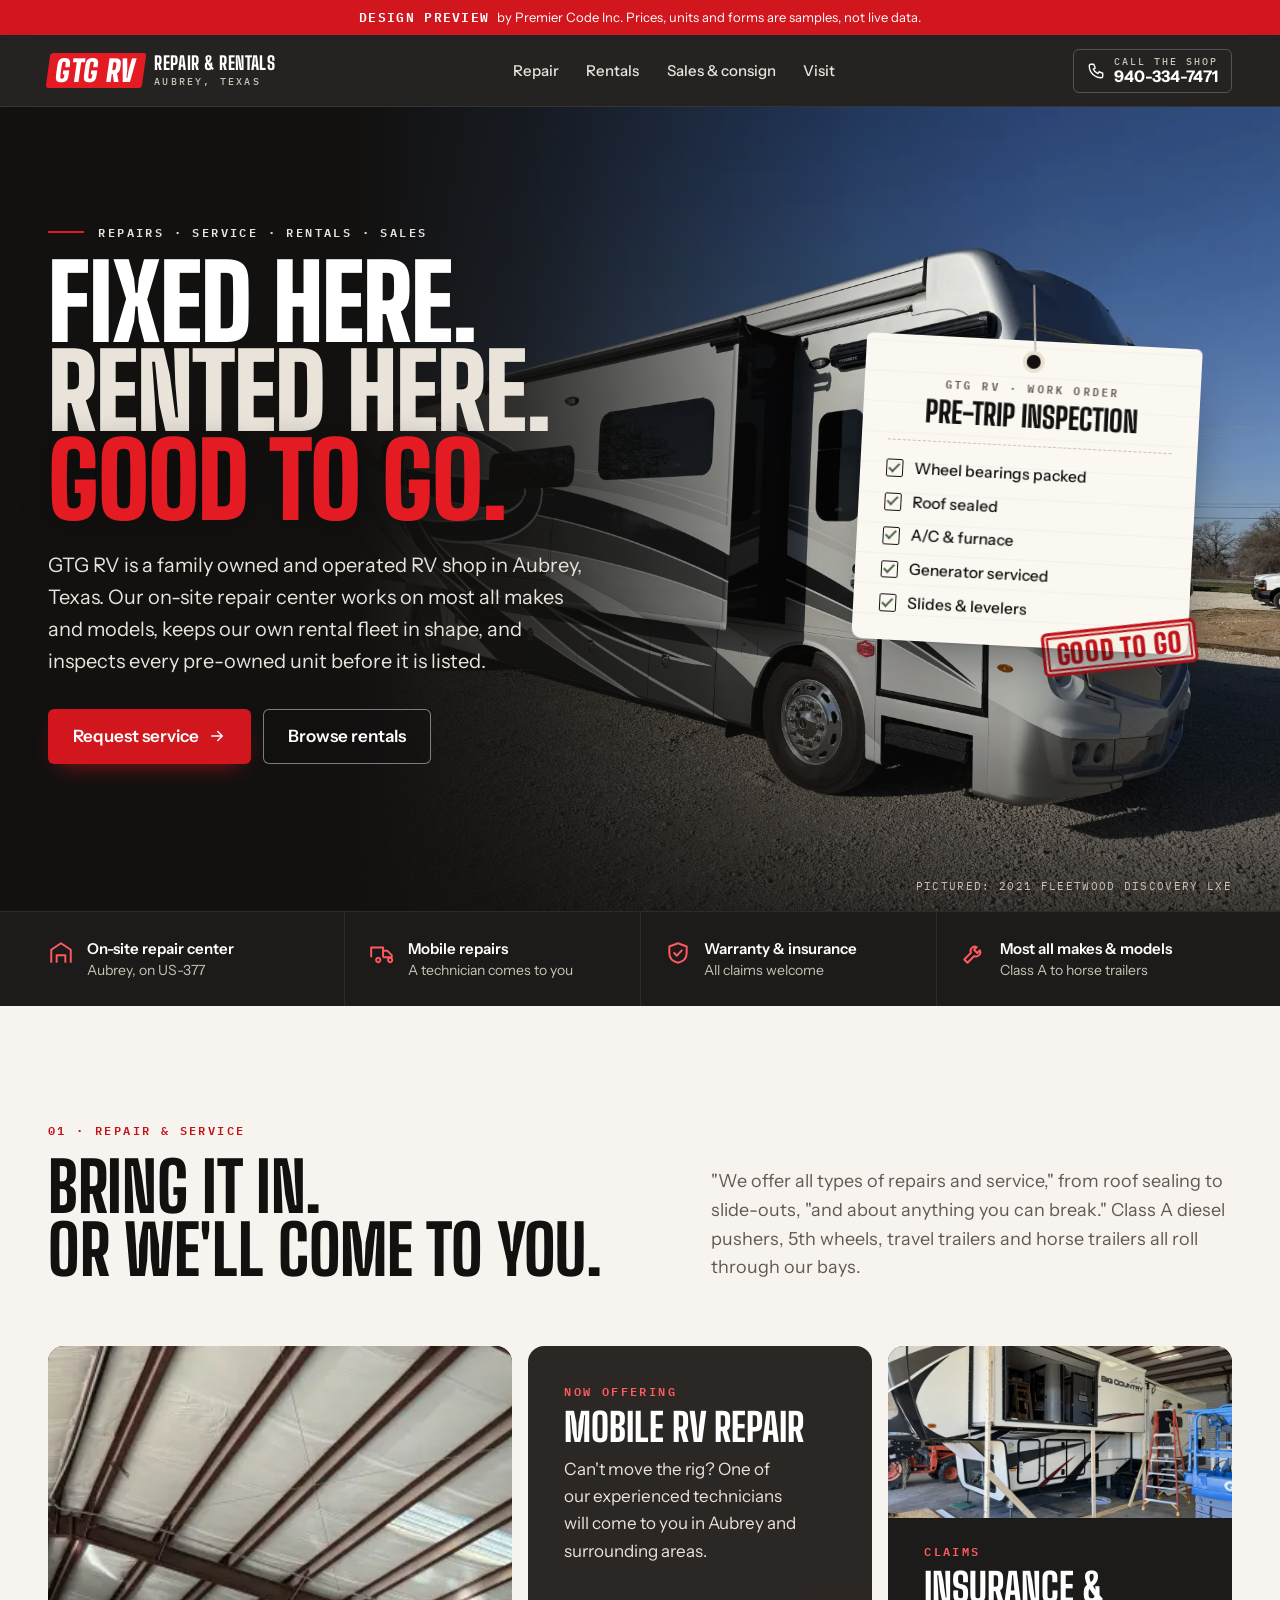
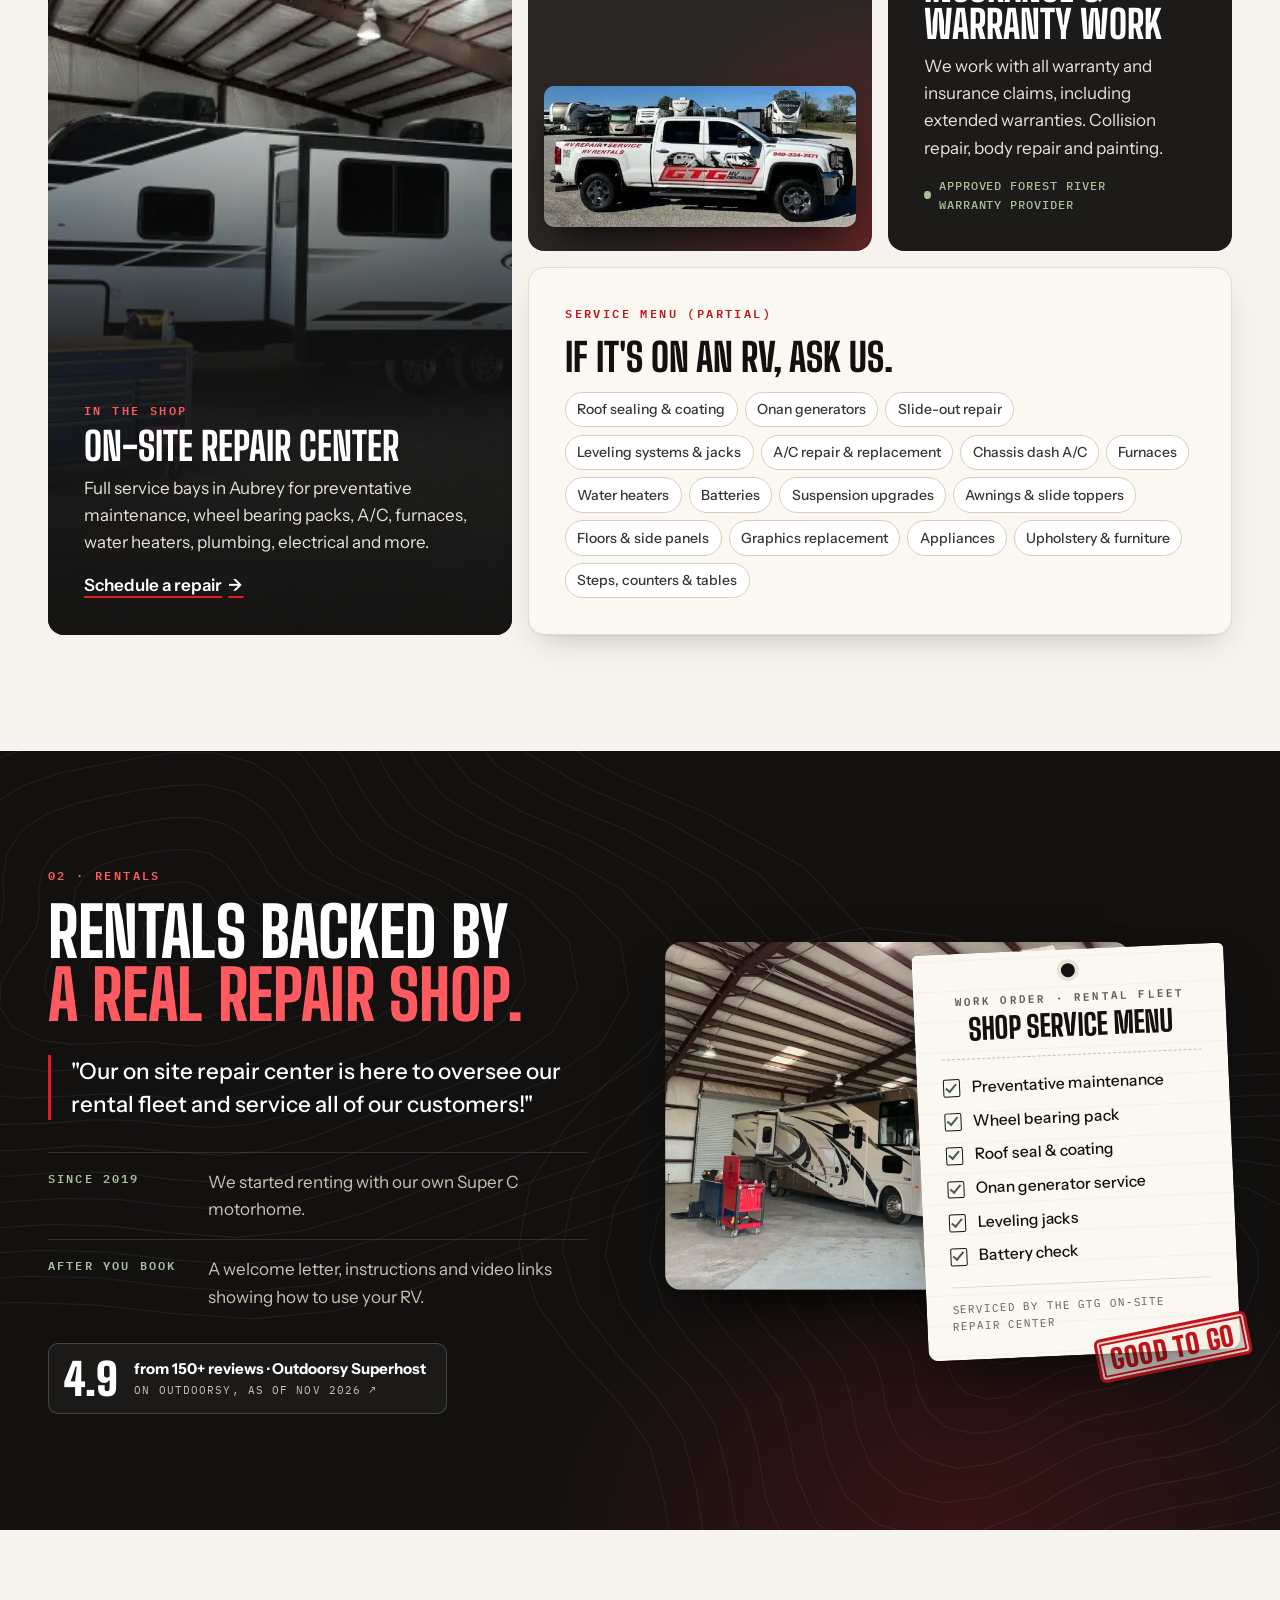
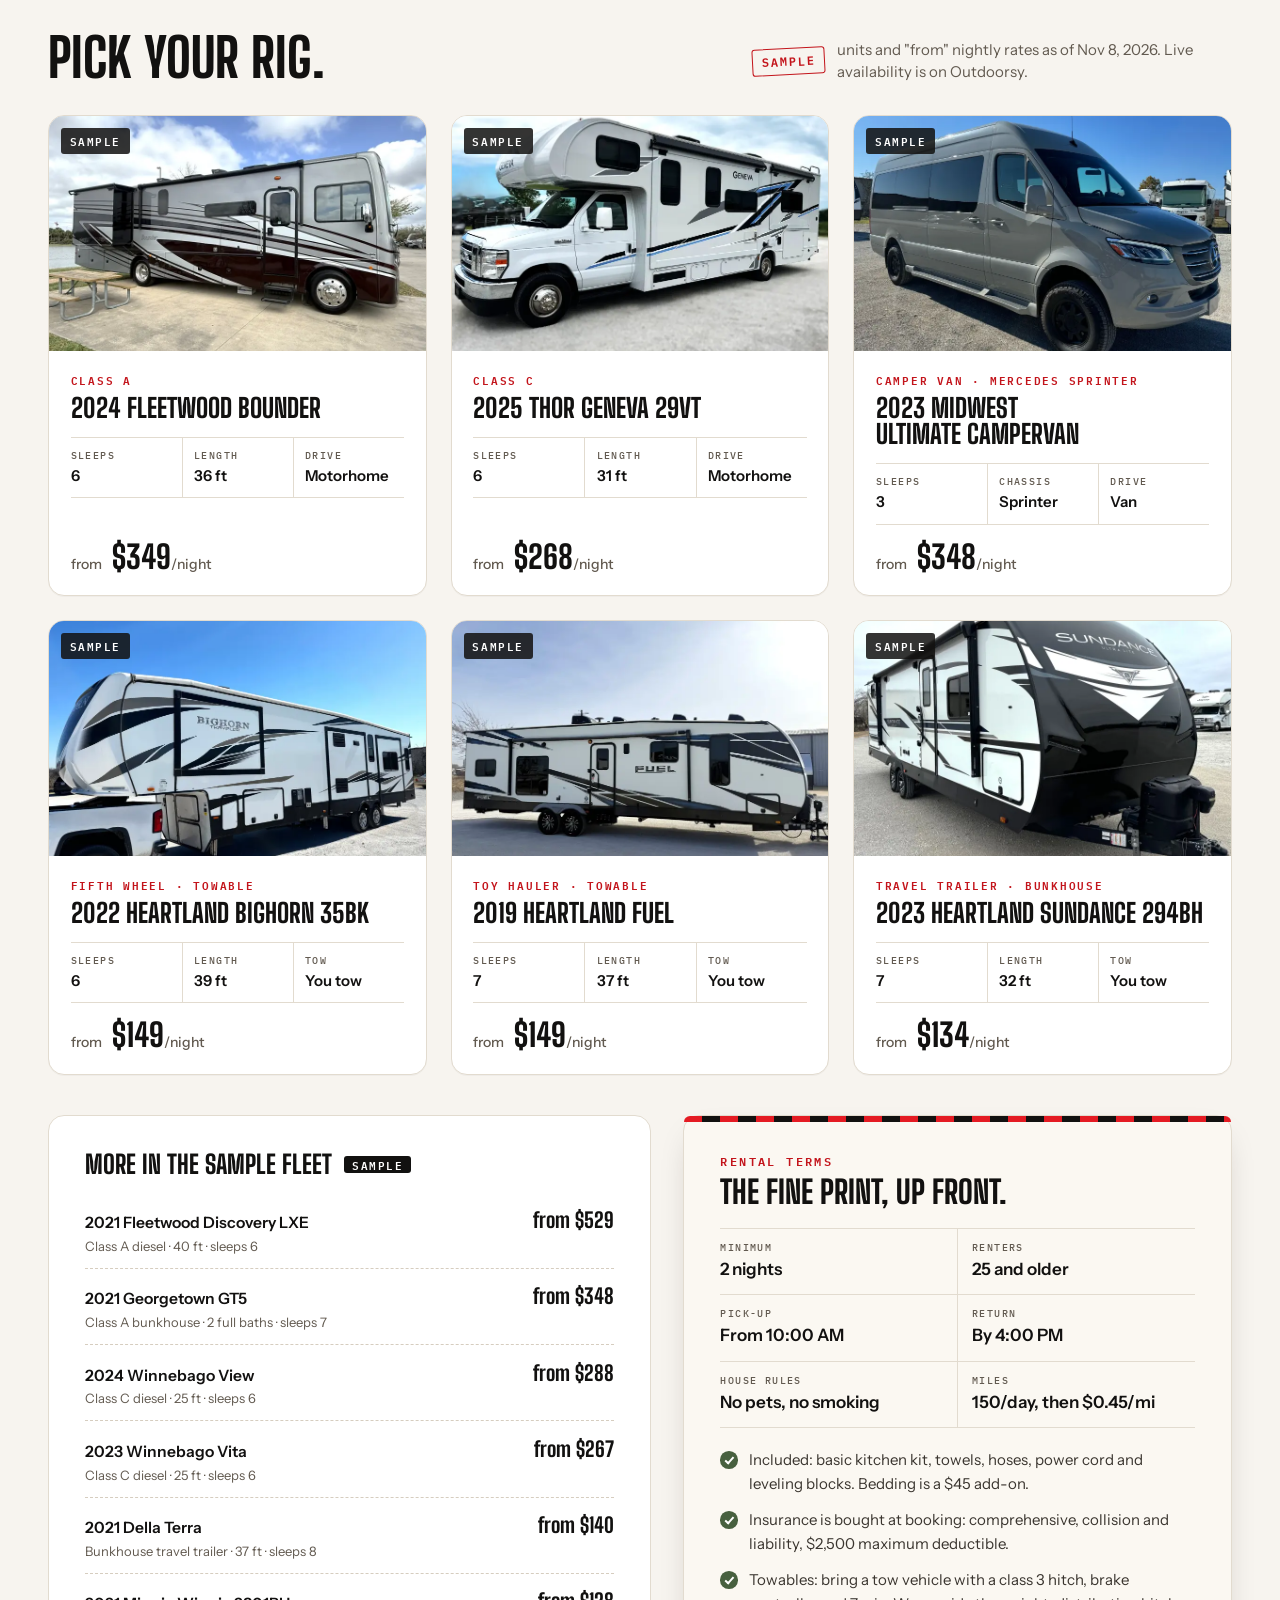
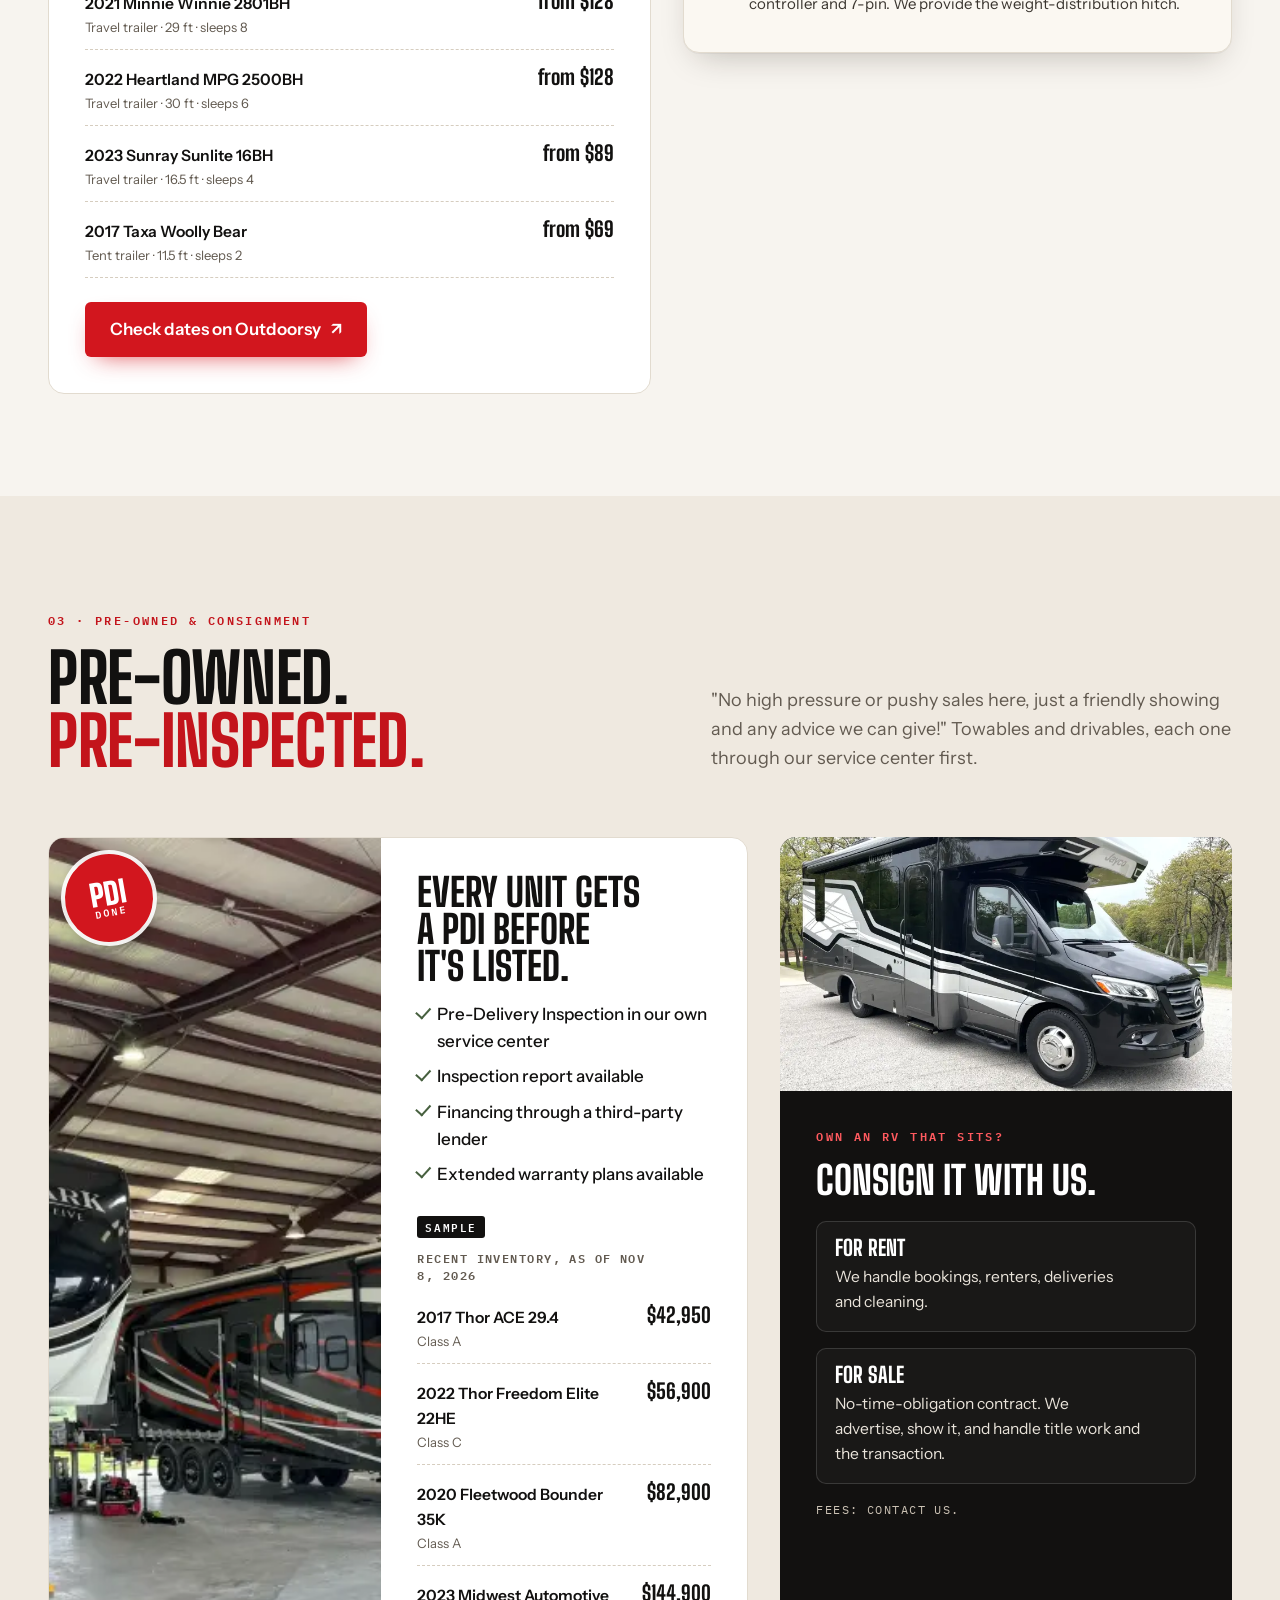
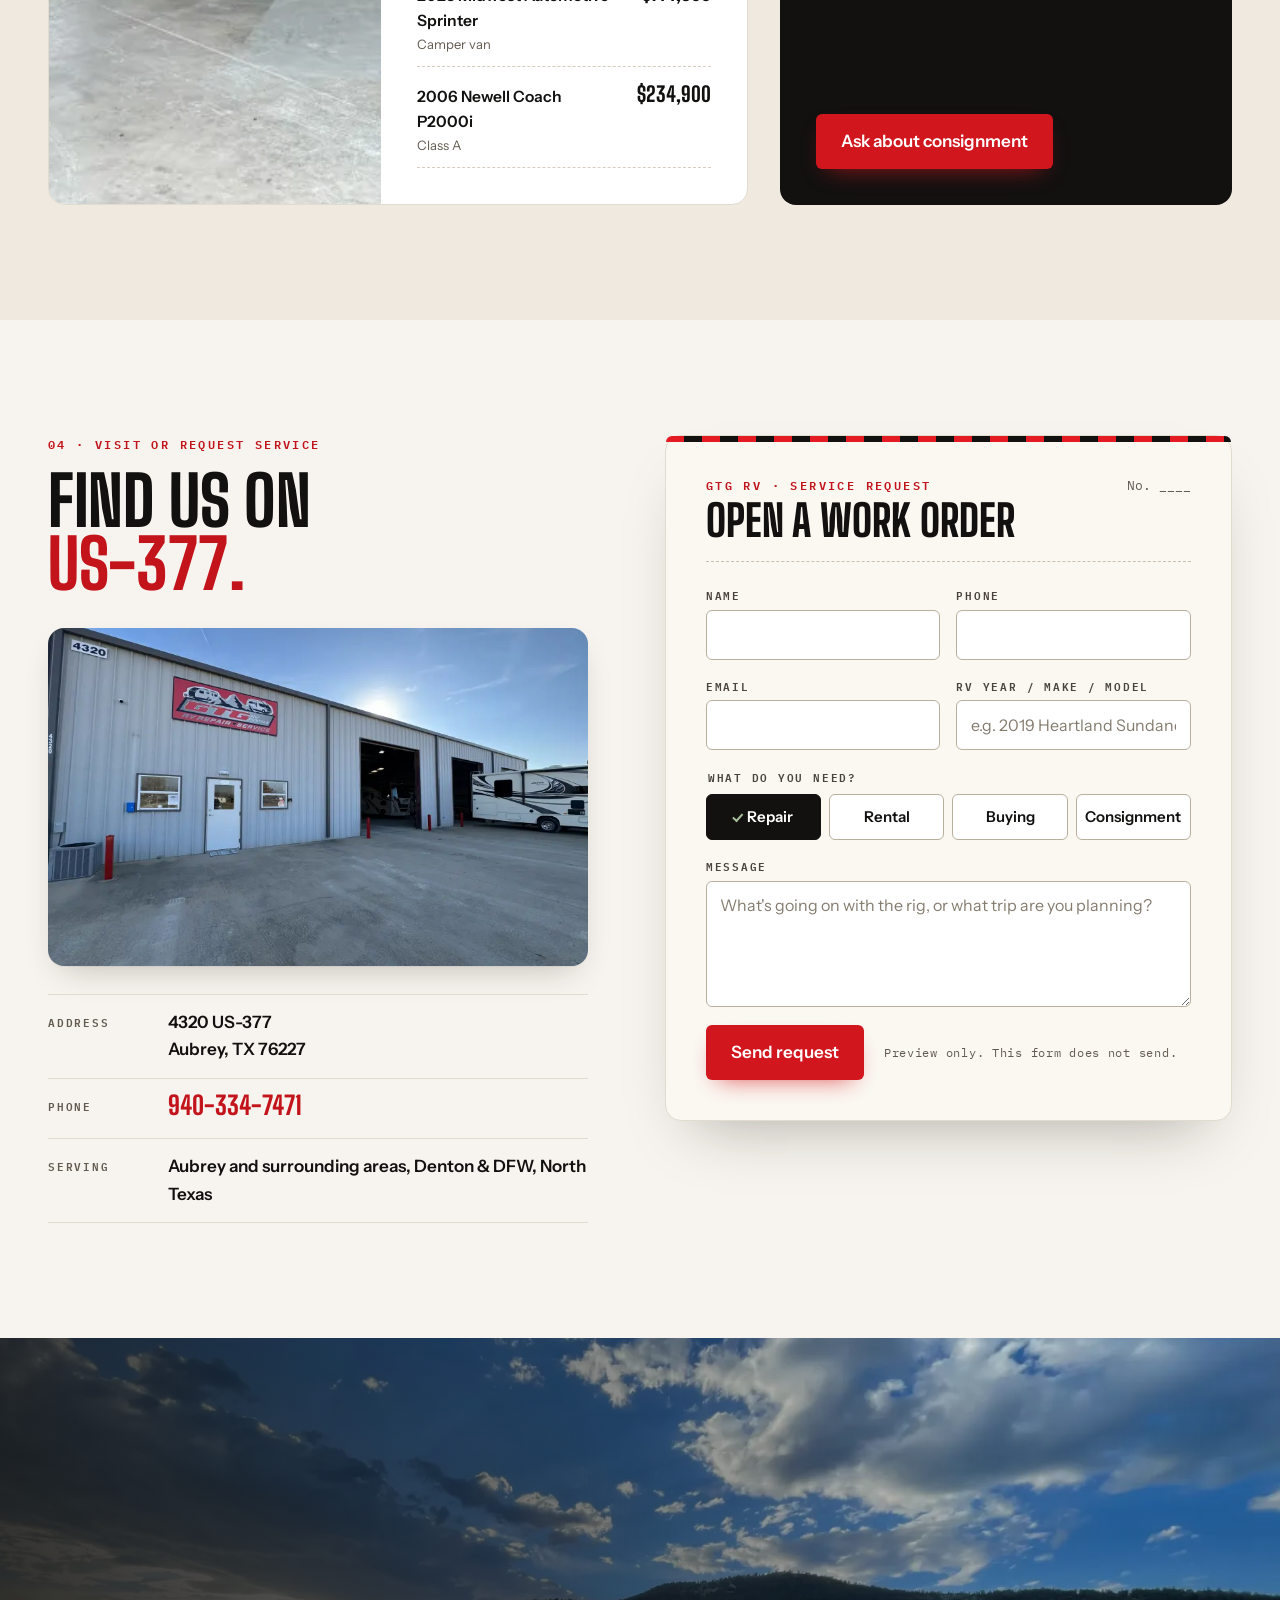
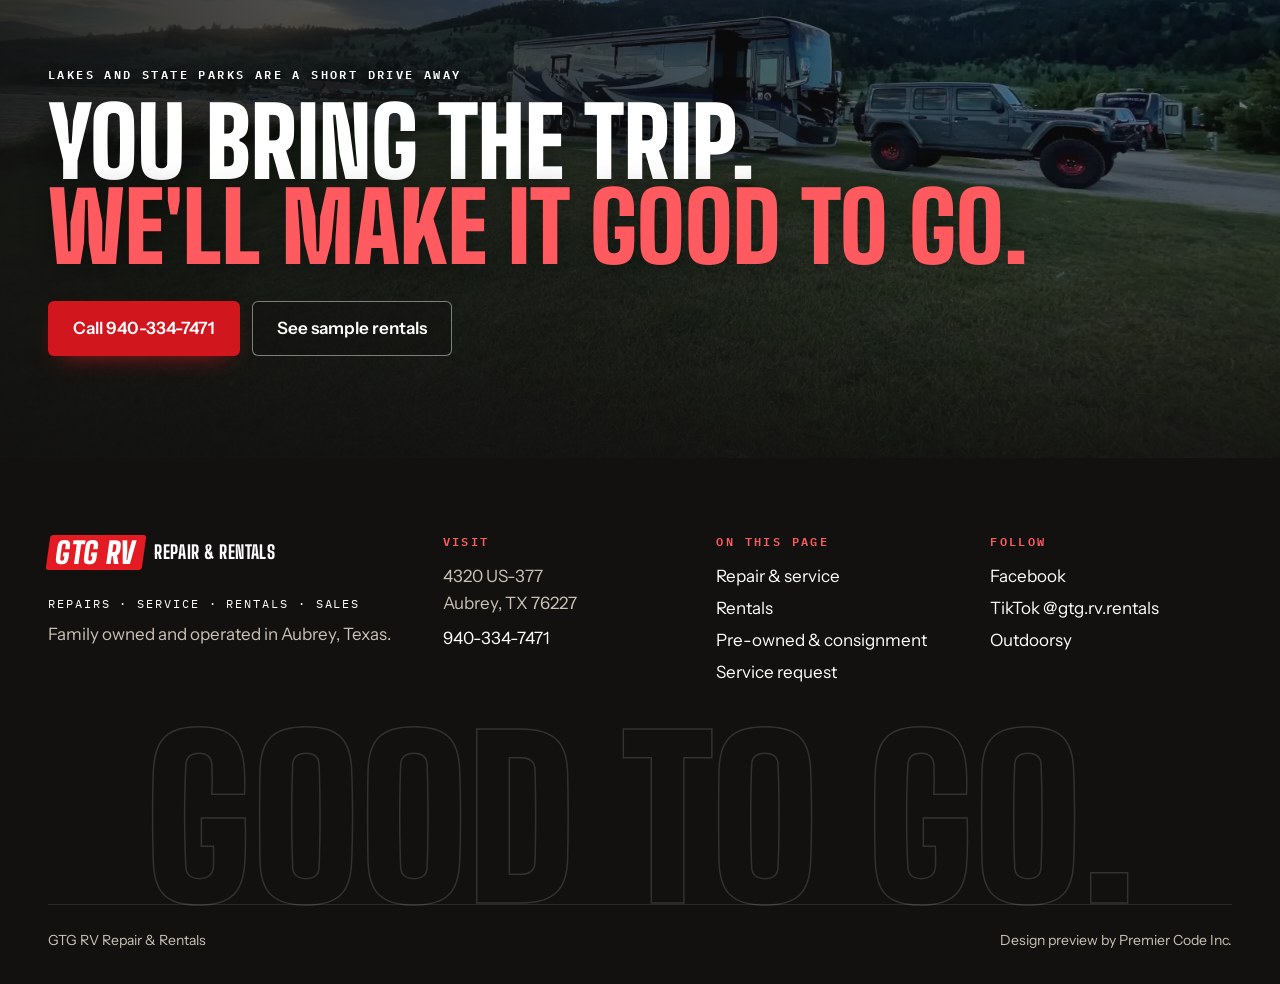
==== option-a/index.html @ 1fd8875a "Add three homepage design options and the noindex root redirect - Add Option A: shop-floor confidenc" ====
<!doctype html>
<!--
  PITCH NOTE (Option A, "Shop-floor confidence"): the look you already liked, tightened up. A working RV shop
  that fixes, rents and sells RVs, told through a paper work-order tag stamped GOOD TO GO.
  Look first at the hero headline and the inspection tag, then the dark "rentals backed by a real repair shop" band.
-->
<html lang="en">
<head>
  <meta charset="utf-8">
  <meta name="viewport" content="width=device-width, initial-scale=1">
  <meta name="robots" content="noindex, nofollow">
  <title>GTG RV Repair &amp; Rentals | RV Repair, Rentals and Sales in Aubrey, TX</title>
  <meta name="description" content="Family owned RV repair, mobile repair, RV rentals, pre-owned sales and consignment at 4320 US-377 in Aubrey, Texas. Call 940-334-7471.">
  <meta name="theme-color" content="#121110">
  <link rel="preconnect" href="https://fonts.googleapis.com">
  <link rel="preconnect" href="https://fonts.gstatic.com" crossorigin>
  <link href="https://fonts.googleapis.com/css2?family=Big+Shoulders+Display:wght@700;800;900&family=IBM+Plex+Mono:wght@500;600&family=Instrument+Sans:wght@400;500;600;700&display=swap" rel="stylesheet">
  <link rel="preload" as="image" type="image/webp" href="../assets/img/fleet-discovery-lxe-1600.webp" imagesrcset="../assets/img/fleet-discovery-lxe-800.webp 800w, ../assets/img/fleet-discovery-lxe-1600.webp 1600w, ../assets/img/fleet-discovery-lxe-2400.webp 2400w" imagesizes="(min-width: 960px) 70vw, 100vw">
  <link rel="stylesheet" href="styles.css">
  <script src="main.js" defer></script>
</head>
<body>
  <a class="skip-link" href="#main">Skip to content</a>

  <div class="preview-bar" role="note">
    <p><span class="preview-bar__tag">Design preview</span> by Premier Code Inc. Prices, units and forms are samples, not live data.</p>
  </div>

  <header class="site-header">
    <div class="container site-header__inner">
      <!-- PLACEHOLDER: confirm "GTG RV Repair & Rentals" -->
      <a class="brand" href="#top" aria-label="GTG RV Repair &amp; Rentals, back to top">
        <span class="brand__gtg">GTG RV</span>
        <span class="brand__rest">Repair &amp; Rentals<span class="brand__town">Aubrey, Texas</span></span>
      </a>
      <nav class="site-nav" aria-label="Main">
        <ul>
          <li><a href="#repair">Repair</a></li>
          <li><a href="#rentals">Rentals</a></li>
          <li><a href="#sales">Sales &amp; consign</a></li>
          <li><a href="#visit">Visit</a></li>
        </ul>
      </nav>
      <a class="header-phone" href="tel:+19403347471">
        <svg aria-hidden="true" viewBox="0 0 24 24" width="18" height="18"><path d="M5 3h4l2 5-2.5 1.5a11 11 0 0 0 6 6L16 13l5 2v4a2 2 0 0 1-2 2A16 16 0 0 1 3 5a2 2 0 0 1 2-2" fill="none" stroke="currentColor" stroke-width="1.8" stroke-linejoin="round"/></svg>
        <span><span class="header-phone__label">Call the shop</span>940-334-7471</span>
      </a>
    </div>
  </header>

  <main id="main">
    <!-- HERO -->
    <section class="hero" id="top" aria-labelledby="hero-title">
      <div class="hero__media">
        <img src="../assets/img/fleet-discovery-lxe-1600.webp"
             srcset="../assets/img/fleet-discovery-lxe-800.webp 800w, ../assets/img/fleet-discovery-lxe-1600.webp 1600w, ../assets/img/fleet-discovery-lxe-2400.webp 2400w"
             sizes="(min-width: 960px) 70vw, 100vw" width="2400" height="1800" fetchpriority="high"
             alt="2021 Fleetwood Discovery LXE diesel motorhome">
      </div>
      <div class="container hero__inner">
        <div class="hero__copy">
          <p class="eyebrow eyebrow--rule">Repairs · Service · Rentals · Sales</p>
          <h1 class="hero__title" id="hero-title">
            <span>Fixed here.</span>
            <span>Rented here.</span>
            <span class="hero__red">Good to go.</span>
          </h1>
          <p class="hero__lede">GTG RV is a family owned and operated RV shop in Aubrey, Texas. Our on-site repair center works on most all makes and models, keeps our own rental fleet in shape, and inspects every pre-owned unit before it is listed.</p>
          <div class="hero__actions">
            <a class="btn btn--primary" href="#request">Request service
              <svg aria-hidden="true" viewBox="0 0 24 24" width="18" height="18"><path d="M5 12h14m-6-6 6 6-6 6" fill="none" stroke="currentColor" stroke-width="2" stroke-linecap="round" stroke-linejoin="round"/></svg></a>
            <a class="btn btn--ghost" href="#rentals">Browse rentals</a>
          </div>
        </div>

        <div class="tag tag--hero" aria-hidden="true">
          <span class="tag__hole"></span>
          <p class="tag__dept">GTG RV · Work order</p>
          <p class="tag__title">Pre-trip inspection</p>
          <ul class="tag__list">
            <li><span class="box"></span>Wheel bearings packed</li>
            <li><span class="box"></span>Roof sealed</li>
            <li><span class="box"></span>A/C &amp; furnace</li>
            <li><span class="box"></span>Generator serviced</li>
            <li><span class="box"></span>Slides &amp; levelers</li>
          </ul>
          <p class="tag__stamp">Good to go</p>
        </div>
      </div>
      <p class="hero__caption">Pictured: 2021 Fleetwood Discovery LXE</p>
    </section>

    <!-- TRUST STRIP -->
    <div class="strip">
      <ul class="container strip__list">
        <li>
          <svg aria-hidden="true" viewBox="0 0 24 24" width="26" height="26"><path d="M3 21V9l9-6 9 6v12M8 21v-7h8v7" fill="none" stroke="currentColor" stroke-width="1.8" stroke-linejoin="round"/></svg>
          <span><strong>On-site repair center</strong>Aubrey, on US-377</span>
        </li>
        <li>
          <svg aria-hidden="true" viewBox="0 0 24 24" width="26" height="26"><path d="M2 16V7h11v9M13 10h4l4 4v2h-8M6.5 18.5a2 2 0 1 0 0-.01M17.5 18.5a2 2 0 1 0 0-.01" fill="none" stroke="currentColor" stroke-width="1.8" stroke-linejoin="round"/></svg>
          <span><strong>Mobile repairs</strong>A technician comes to you</span>
        </li>
        <li>
          <svg aria-hidden="true" viewBox="0 0 24 24" width="26" height="26"><path d="M12 3 4 6v6c0 5 3.5 8 8 9 4.5-1 8-4 8-9V6zM8.5 12l2.5 2.5 4.5-5" fill="none" stroke="currentColor" stroke-width="1.8" stroke-linejoin="round" stroke-linecap="round"/></svg>
          <span><strong>Warranty &amp; insurance</strong>All claims welcome</span>
        </li>
        <li>
          <svg aria-hidden="true" viewBox="0 0 24 24" width="26" height="26"><path d="M14.5 6.5a4 4 0 0 0-5.3 5.3L3 18l3 3 6.2-6.2a4 4 0 0 0 5.3-5.3L15 12l-3-3z" fill="none" stroke="currentColor" stroke-width="1.8" stroke-linejoin="round"/></svg>
          <span><strong>Most all makes &amp; models</strong>Class A to horse trailers</span>
        </li>
      </ul>
    </div>

    <!-- 1. REPAIR -->
    <section class="section section--page" id="repair" aria-labelledby="repair-title">
      <div class="container">
        <div class="section-head">
          <div>
            <p class="eyebrow">01 · Repair &amp; service</p>
            <h2 class="section-title" id="repair-title">Bring it in.<br>Or we'll come to you.</h2>
          </div>
          <p class="section-head__lede">"We offer all types of repairs and service," from roof sealing to slide-outs, "and about anything you can break." Class A diesel pushers, 5th wheels, travel trailers and horse trailers all roll through our bays.</p>
        </div>

        <div class="bento">
          <article class="card card--photo bento__shop">
            <img src="../assets/img/shop-bay-trailer-1600.webp"
                 srcset="../assets/img/shop-bay-trailer-800.webp 800w, ../assets/img/shop-bay-trailer-1600.webp 1600w, ../assets/img/shop-bay-trailer-2400.webp 2400w"
                 sizes="(min-width: 960px) 55vw, 100vw" width="2400" height="1800" loading="lazy"
                 alt="Travel trailer in the GTG RV service bay beside tool chests and a scissor lift">
            <div class="card__body">
              <p class="eyebrow eyebrow--dark">In the shop</p>
              <h3 class="card__title">On-site repair center</h3>
              <p>Full service bays in Aubrey for preventative maintenance, wheel bearing packs, A/C, furnaces, water heaters, plumbing, electrical and more.</p>
              <a class="text-link" href="#request">Schedule a repair <span aria-hidden="true">→</span></a>
            </div>
          </article>

          <article class="card card--mobile bento__mobile">
            <div class="card__body">
              <p class="eyebrow eyebrow--dark">Now offering</p>
              <h3 class="card__title">Mobile RV repair</h3>
              <p>Can't move the rig? One of our experienced technicians will come to you in Aubrey and surrounding areas.</p>
            </div>
            <img class="card__truck" src="../assets/img/mobile-repair-truck-515.webp" width="515" height="232" loading="lazy"
                 alt="GTG RV mobile repair truck with company logo and phone number">
          </article>

          <article class="card card--photo bento__claims">
            <img src="../assets/img/repair-slideout-1600.webp"
                 srcset="../assets/img/repair-slideout-800.webp 800w, ../assets/img/repair-slideout-1600.webp 1600w"
                 sizes="(min-width: 960px) 30vw, 100vw" width="1600" height="1200" loading="lazy"
                 alt="Fifth-wheel slide-out removed and shored up for repair">
            <div class="card__body">
              <p class="eyebrow eyebrow--dark">Claims</p>
              <h3 class="card__title">Insurance &amp; warranty work</h3>
              <p>We work with all warranty and insurance claims, including extended warranties. Collision repair, body repair and painting.</p>
              <!-- PLACEHOLDER: confirm "Approved Forest River warranty provider" (client's own claim; no logo) -->
              <p class="card__note">Approved Forest River warranty provider</p>
            </div>
          </article>

          <article class="card card--paper bento__menu">
            <p class="eyebrow">Service menu (partial)</p>
            <h3 class="card__title card__title--ink">If it's on an RV, ask us.</h3>
            <ul class="chips">
              <li>Roof sealing &amp; coating</li>
              <li>Onan generators</li>
              <li>Slide-out repair</li>
              <li>Leveling systems &amp; jacks</li>
              <li>A/C repair &amp; replacement</li>
              <li>Chassis dash A/C</li>
              <li>Furnaces</li>
              <li>Water heaters</li>
              <li>Batteries</li>
              <li>Suspension upgrades</li>
              <li>Awnings &amp; slide toppers</li>
              <li>Floors &amp; side panels</li>
              <li>Graphics replacement</li>
              <li>Appliances</li>
              <li>Upholstery &amp; furniture</li>
              <li>Steps, counters &amp; tables</li>
            </ul>
          </article>
        </div>
      </div>
    </section>

    <!-- 2. RENTALS -->
    <section class="rentals" id="rentals" aria-labelledby="rentals-title">
      <div class="rentals__band">
        <svg class="topo" aria-hidden="true" viewBox="0 0 1600 900" preserveAspectRatio="xMidYMid slice"><g fill="none" stroke="currentColor" stroke-width="1.2" stroke-linejoin="round"><path d="M309 220 310 226 307 231 301 235 294 238 287 240 282 242 277 244 271 246 266 246 260 246 255 245 249 245 242 246 235 246 226 245 220 242 217 236 217 230 220 225 224 220 226 216 226 212 226 207 227 202 230 198 235 194 241 192 247 191 254 190 260 189 267 189 273 190 278 194 281 198 284 202 286 206 291 208 297 211 304 215Z"/><path d="M367 220 369 233 362 245 349 254 334 260 320 264 308 269 297 273 285 277 272 278 260 277 248 276 236 275 221 276 204 277 186 275 172 267 164 256 165 243 172 230 180 220 185 211 186 202 186 192 188 181 194 171 205 164 218 159 232 156 246 154 260 152 275 151 289 155 300 162 307 172 312 181 318 189 328 194 342 200 357 209Z"/><path d="M426 220 429 240 418 258 398 272 374 282 353 289 334 296 317 302 298 308 279 309 260 308 242 306 223 305 200 307 174 308 146 304 124 293 112 276 114 255 124 236 137 220 144 206 146 193 145 177 148 160 158 144 175 133 195 126 217 121 238 117 260 114 283 114 304 119 322 131 333 146 341 160 350 172 365 180 386 190 409 202Z"/><path d="M484 220 489 247 474 272 447 290 415 303 385 313 360 322 337 331 312 338 286 341 260 339 235 336 209 336 179 338 143 339 106 334 75 319 60 295 62 268 76 242 93 220 103 202 106 183 105 161 109 139 122 118 145 102 173 93 201 87 230 81 260 77 291 77 320 84 343 99 359 119 369 139 382 155 402 166 431 179 462 196Z"/><path d="M543 220 549 254 530 285 495 309 455 325 418 337 386 349 357 361 325 369 293 372 260 370 229 367 196 366 158 368 113 370 66 364 27 345 8 315 11 280 29 247 49 220 62 197 65 173 64 146 69 117 86 91 115 72 150 60 186 52 223 45 260 40 299 39 335 48 365 67 385 93 398 118 413 138 439 153 475 168 515 190Z"/><path d="M601 220 608 261 586 298 544 327 495 347 451 361 413 376 377 390 339 400 299 404 260 401 222 397 183 396 137 399 82 401 25 394 -21 371 -44 335 -41 292 -19 253 6 220 22 192 25 163 24 131 30 96 50 64 85 41 127 26 171 17 215 9 260 2 307 2 351 13 387 36 410 67 426 97 445 120 476 139 520 157 567 184Z"/><path d="M660 220 668 268 642 312 592 345 536 368 484 386 439 402 397 419 353 431 306 435 260 432 216 427 170 426 116 430 52 432 -15 423 -69 397 -96 355 -93 305 -67 258 -38 220 -19 187 -15 154 -17 116 -10 75 14 38 54 10 104 -7 156 -18 207 -27 260 -35 315 -36 367 -23 408 4 436 40 455 76 477 103 513 125 565 147 620 178Z"/><path d="M718 220 728 275 698 325 641 364 576 390 516 410 465 429 417 448 366 462 313 467 260 463 209 458 156 456 95 461 21 463 -55 453 -117 423 -149 374 -144 317 -115 264 -81 220 -60 182 -56 144 -57 100 -49 53 -22 11 24 -20 81 -40 140 -53 199 -64 260 -72 323 -73 382 -58 430 -27 462 14 483 54 508 86 550 111 609 136 673 172Z"/><path d="M777 220 787 282 754 339 690 382 616 412 549 434 491 456 437 477 380 493 320 499 260 495 203 488 143 486 73 491 -9 494 -95 483 -165 449 -201 394 -196 330 -163 270 -125 220 -101 178 -96 134 -98 85 -89 32 -58 -16 -6 -51 58 -73 125 -88 192 -100 260 -110 331 -110 398 -94 452 -59 488 -12 512 33 540 69 587 97 654 125 725 165Z"/><path d="M835 220 847 289 810 352 738 401 657 434 582 458 517 482 457 506 393 524 326 530 260 526 196 518 130 517 52 522 -40 525 -135 513 -213 475 -253 414 -247 342 -211 275 -168 220 -142 173 -136 125 -138 70 -128 11 -94 -42 -36 -82 36 -106 110 -122 184 -136 260 -147 339 -148 413 -129 473 -90 514 -39 541 12 572 52 624 83 698 114 778 159Z"/><path d="M894 220 907 296 866 366 787 419 697 455 615 483 544 509 477 535 407 555 333 562 260 557 190 549 117 547 31 553 -70 556 -176 543 -262 501 -305 433 -299 355 -259 281 -212 220 -183 168 -176 115 -179 54 -168 -10 -130 -69 -66 -112 13 -139 95 -157 176 -172 260 -184 347 -185 429 -165 495 -122 539 -65 569 -9 604 35 661 69 743 104 831 153Z"/><path d="M952 220 966 303 921 379 836 437 738 477 647 507 570 536 497 564 420 586 340 593 260 588 183 579 103 577 10 583 -100 588 -216 572 -310 527 -357 453 -351 367 -307 286 -256 220 -224 163 -217 105 -219 39 -207 -32 -166 -96 -96 -143 -10 -173 79 -192 168 -208 260 -222 355 -223 444 -201 517 -153 565 -91 598 -30 635 18 698 55 788 93 884 147Z"/><path d="M1011 220 1026 310 977 393 884 456 778 499 680 531 596 562 517 593 434 616 347 625 260 619 177 609 90 607 -11 614 -131 619 -256 602 -358 552 -409 473 -402 379 -354 292 -299 220 -265 158 -257 96 -260 24 -247 -53 -202 -122 -126 -174 -33 -206 64 -227 161 -245 260 -259 363 -260 460 -236 539 -185 591 -117 626 -51 667 1 735 41 832 82 936 141Z"/><path d="M1069 220 1086 317 1033 406 933 474 818 520 713 555 622 589 537 622 447 647 353 656 260 650 170 640 77 637 -32 645 -161 650 -296 632 -406 578 -461 492 -454 392 -402 298 -343 220 -305 154 -297 86 -300 9 -286 -74 -238 -149 -156 -204 -56 -239 49 -262 153 -281 260 -296 371 -297 476 -272 560 -217 617 -144 655 -72 699 -16 772 27 877 72 989 134Z"/><path d="M1289 640 1286 644 1284 648 1281 652 1278 655 1273 657 1268 659 1263 659 1259 661 1255 663 1250 666 1244 668 1237 669 1231 667 1227 663 1225 659 1224 654 1223 650 1221 647 1218 644 1215 640 1214 636 1214 631 1217 628 1220 624 1224 621 1228 617 1232 615 1238 613 1244 614 1250 616 1254 619 1258 621 1262 622 1268 622 1274 622 1282 623 1287 626 1290 630 1290 635Z"/><path d="M1342 640 1336 650 1331 659 1325 668 1316 676 1306 681 1294 684 1282 686 1272 689 1262 694 1250 701 1236 707 1220 709 1205 705 1195 696 1190 684 1188 673 1186 664 1181 657 1173 649 1166 640 1163 630 1165 620 1171 610 1179 602 1187 594 1197 586 1208 579 1222 576 1237 577 1250 583 1261 590 1269 596 1279 598 1292 597 1308 597 1326 599 1339 606 1346 617 1346 629Z"/><path d="M1396 640 1387 656 1378 671 1368 684 1355 696 1338 705 1319 710 1300 713 1284 718 1268 726 1250 736 1227 746 1202 749 1179 743 1163 729 1155 710 1152 693 1148 678 1140 666 1129 654 1118 640 1113 624 1116 608 1125 593 1138 580 1151 567 1166 554 1184 544 1206 539 1229 541 1250 550 1267 561 1281 570 1296 573 1316 572 1342 572 1369 576 1391 587 1402 603 1402 622Z"/><path d="M1449 640 1437 662 1425 682 1411 701 1394 717 1370 729 1344 736 1319 740 1297 746 1275 757 1250 772 1219 785 1185 789 1153 781 1131 761 1120 736 1116 712 1111 693 1100 676 1084 659 1069 640 1063 618 1067 596 1079 576 1096 557 1115 540 1135 523 1160 509 1189 502 1221 505 1250 517 1273 532 1292 544 1313 549 1341 548 1376 547 1413 552 1443 567 1458 590 1458 616Z"/><path d="M1503 640 1487 668 1472 693 1454 717 1432 738 1403 753 1370 762 1338 767 1309 775 1282 788 1250 807 1211 823 1167 829 1127 818 1099 794 1085 762 1080 732 1073 707 1059 686 1039 665 1021 640 1012 612 1017 584 1034 558 1055 535 1078 513 1104 491 1135 473 1173 464 1213 469 1250 484 1279 503 1303 519 1330 524 1365 523 1410 521 1457 529 1494 548 1514 577 1514 609Z"/><path d="M1556 640 1537 674 1518 705 1498 734 1471 759 1435 777 1395 788 1356 794 1322 803 1288 820 1250 842 1202 862 1150 869 1101 856 1067 826 1051 788 1044 751 1036 721 1019 696 995 670 972 640 962 606 968 572 988 541 1014 513 1042 486 1073 460 1111 438 1157 427 1206 432 1250 451 1285 475 1314 493 1346 500 1389 498 1444 496 1501 505 1546 528 1569 563 1570 602Z"/><path d="M1610 640 1588 680 1565 716 1541 750 1509 779 1468 801 1420 814 1375 821 1334 832 1295 851 1250 878 1194 901 1132 909 1075 894 1036 859 1016 813 1008 770 999 735 979 705 950 675 924 640 912 600 919 560 942 524 972 491 1005 459 1042 428 1087 403 1140 390 1198 396 1250 418 1292 446 1326 467 1363 475 1414 473 1478 471 1545 481 1598 509 1625 550 1626 596Z"/><path d="M1663 640 1638 685 1612 727 1584 766 1548 800 1500 825 1446 839 1393 848 1347 860 1302 883 1250 913 1186 940 1114 949 1049 932 1004 891 981 839 972 790 961 749 938 715 906 680 875 640 861 594 870 548 896 506 931 468 969 432 1011 397 1062 367 1124 353 1190 360 1250 385 1298 417 1337 442 1380 451 1438 448 1512 446 1589 458 1650 489 1681 536 1682 589Z"/><path d="M1717 640 1688 691 1659 738 1628 783 1586 821 1532 849 1471 865 1412 875 1359 889 1309 914 1250 948 1178 979 1097 989 1023 970 972 924 946 865 936 809 924 763 898 725 861 686 827 640 811 588 820 537 850 489 890 446 933 405 980 365 1038 332 1108 316 1182 323 1250 352 1304 388 1348 416 1397 426 1462 424 1546 421 1632 434 1701 470 1737 523 1738 583Z"/><path d="M1770 640 1738 697 1706 750 1671 799 1625 842 1565 873 1496 891 1430 902 1372 917 1315 945 1250 984 1169 1017 1079 1029 997 1007 940 956 911 891 900 828 886 777 858 734 816 691 778 640 760 583 771 525 804 472 849 424 896 378 949 334 1014 297 1092 279 1175 287 1250 319 1310 359 1360 390 1414 402 1487 399 1579 396 1676 411 1753 450 1793 509 1794 576Z"/><path d="M1824 640 1788 703 1753 761 1714 815 1663 862 1597 897 1522 917 1449 929 1384 946 1322 977 1250 1019 1161 1056 1062 1069 971 1045 908 989 876 917 864 848 849 791 817 744 772 696 729 640 710 577 722 513 758 454 807 402 860 351 919 302 990 262 1075 242 1167 251 1250 285 1316 330 1371 364 1431 378 1511 374 1613 371 1720 387 1805 431 1849 496 1850 570Z"/><path d="M1877 640 1839 709 1800 772 1758 832 1702 883 1629 921 1547 943 1467 956 1397 975 1329 1008 1250 1054 1153 1095 1044 1109 945 1083 876 1021 842 943 828 867 812 805 777 754 727 701 681 640 660 571 673 501 713 437 766 379 824 324 888 271 965 226 1059 204 1159 214 1250 252 1322 301 1382 339 1447 353 1535 349 1647 346 1764 363 1857 411 1904 482 1906 563Z"/></g></svg>
        <div class="container rentals__grid">
          <div class="rentals__copy">
            <p class="eyebrow eyebrow--onDark">02 · Rentals</p>
            <h2 class="section-title section-title--light" id="rentals-title">Rentals backed by <span class="red-on-dark">a real repair shop.</span></h2>
            <blockquote class="pull">
              <p>"Our on site repair center is here to oversee our rental fleet and service all of our customers!"</p>
            </blockquote>
            <ul class="facts">
              <li>
                <span class="facts__k">Since 2019</span>
                <!-- PLACEHOLDER: confirm started renting in 2019 with the owners' own Super C -->
                <span class="facts__v">We started renting with our own Super C motorhome.</span>
              </li>
              <li>
                <span class="facts__k">After you book</span>
                <span class="facts__v">A welcome letter, instructions and video links showing how to use your RV.</span>
              </li>
            </ul>
            <a class="rating" href="https://www.outdoorsy.com/pro/957897" rel="noopener" target="_blank">
              <span class="rating__score">4.9</span>
              <span class="rating__text"><strong>from 150+ reviews · Outdoorsy Superhost</strong>
                <span class="rating__asof">on Outdoorsy, as of Nov 2026 <span aria-hidden="true">↗</span><span class="sr-only">(opens in a new tab)</span></span></span>
            </a>
          </div>

          <div class="rentals__visual">
            <figure class="rentals__photo">
              <img src="../assets/img/shop-motorhomes-1400.webp"
                   srcset="../assets/img/shop-motorhomes-800.webp 800w, ../assets/img/shop-motorhomes-1400.webp 1400w"
                   sizes="(min-width: 960px) 40vw, 100vw" width="1400" height="1050" loading="lazy"
                   alt="Motorhomes inside the GTG RV repair shop">
            </figure>
            <div class="tag tag--fleet">
              <span class="tag__hole" aria-hidden="true"></span>
              <p class="tag__dept">Work order · Rental fleet</p>
              <p class="tag__title">Shop service menu</p>
              <ul class="tag__list">
                <li><span class="box" aria-hidden="true"></span>Preventative maintenance</li>
                <li><span class="box" aria-hidden="true"></span>Wheel bearing pack</li>
                <li><span class="box" aria-hidden="true"></span>Roof seal &amp; coating</li>
                <li><span class="box" aria-hidden="true"></span>Onan generator service</li>
                <li><span class="box" aria-hidden="true"></span>Leveling jacks</li>
                <li><span class="box" aria-hidden="true"></span>Battery check</li>
              </ul>
              <p class="tag__foot">Serviced by the GTG on-site repair center</p>
              <p class="tag__stamp" aria-hidden="true">Good to go</p>
            </div>
          </div>
        </div>
      </div>

      <div class="fleet section--page">
        <div class="container">
          <div class="fleet__head">
            <h3 class="sub-title">Pick your rig.</h3>
            <p class="sample-badge"><span>Sample</span> units and "from" nightly rates as of Nov 8, 2026. Live availability is on Outdoorsy.</p>
          </div>

          <ul class="fleet__grid">
            <li class="unit">
              <div class="unit__media">
                <img src="../assets/img/fleet-bounder-2024-800.webp" srcset="../assets/img/fleet-bounder-2024-800.webp 800w, ../assets/img/fleet-bounder-2024-1600.webp 1600w" sizes="(min-width: 1100px) 30vw, (min-width: 640px) 46vw, 100vw" width="1600" height="1200" loading="lazy" alt="2024 Fleetwood Bounder Class A motorhome parked by the water">
                <span class="unit__sample">Sample</span>
              </div>
              <div class="unit__body">
                <p class="unit__type">Class A</p>
                <h4 class="unit__name">2024 Fleetwood Bounder</h4>
                <dl class="specs"><div><dt>Sleeps</dt><dd>6</dd></div><div><dt>Length</dt><dd>36 ft</dd></div><div><dt>Drive</dt><dd>Motorhome</dd></div></dl>
                <p class="unit__price"><span>from</span> $349<small>/night</small></p>
              </div>
            </li>
            <li class="unit">
              <div class="unit__media">
                <img src="../assets/img/fleet-thor-geneva-800.webp" srcset="../assets/img/fleet-thor-geneva-800.webp 800w, ../assets/img/fleet-thor-geneva-1600.webp 1600w" sizes="(min-width: 1100px) 30vw, (min-width: 640px) 46vw, 100vw" width="1600" height="1101" loading="lazy" alt="2025 Thor Geneva Class C motorhome">
                <span class="unit__sample">Sample</span>
              </div>
              <div class="unit__body">
                <p class="unit__type">Class C</p>
                <h4 class="unit__name">2025 Thor Geneva 29VT</h4>
                <dl class="specs"><div><dt>Sleeps</dt><dd>6</dd></div><div><dt>Length</dt><dd>31 ft</dd></div><div><dt>Drive</dt><dd>Motorhome</dd></div></dl>
                <p class="unit__price"><span>from</span> $268<small>/night</small></p>
              </div>
            </li>
            <li class="unit">
              <div class="unit__media">
                <img src="../assets/img/fleet-sprinter-van-800.webp" srcset="../assets/img/fleet-sprinter-van-800.webp 800w, ../assets/img/fleet-sprinter-van-1600.webp 1600w" sizes="(min-width: 1100px) 30vw, (min-width: 640px) 46vw, 100vw" width="1600" height="1181" loading="lazy" alt="Mercedes Sprinter luxury travel van">
                <span class="unit__sample">Sample</span>
              </div>
              <div class="unit__body">
                <p class="unit__type">Camper van · Mercedes Sprinter</p>
                <h4 class="unit__name">2023 Midwest Ultimate CamperVan</h4>
                <dl class="specs"><div><dt>Sleeps</dt><dd>3</dd></div><div><dt>Chassis</dt><dd>Sprinter</dd></div><div><dt>Drive</dt><dd>Van</dd></div></dl>
                <p class="unit__price"><span>from</span> $348<small>/night</small></p>
              </div>
            </li>
            <li class="unit">
              <div class="unit__media">
                <img src="../assets/img/fleet-bighorn-800.webp" srcset="../assets/img/fleet-bighorn-800.webp 800w, ../assets/img/fleet-bighorn-1600.webp 1600w" sizes="(min-width: 1100px) 30vw, (min-width: 640px) 46vw, 100vw" width="1600" height="1217" loading="lazy" alt="2022 Heartland Bighorn fifth wheel hitched to a pickup">
                <span class="unit__sample">Sample</span>
              </div>
              <div class="unit__body">
                <p class="unit__type">Fifth wheel · Towable</p>
                <h4 class="unit__name">2022 Heartland Bighorn 35BK</h4>
                <dl class="specs"><div><dt>Sleeps</dt><dd>6</dd></div><div><dt>Length</dt><dd>39 ft</dd></div><div><dt>Tow</dt><dd>You tow</dd></div></dl>
                <p class="unit__price"><span>from</span> $149<small>/night</small></p>
              </div>
            </li>
            <li class="unit">
              <div class="unit__media">
                <img src="../assets/img/fleet-fuel-toyhauler-800.webp" srcset="../assets/img/fleet-fuel-toyhauler-800.webp 800w, ../assets/img/fleet-fuel-toyhauler-1600.webp 1600w" sizes="(min-width: 1100px) 30vw, (min-width: 640px) 46vw, 100vw" width="1600" height="1054" loading="lazy" alt="2019 Heartland Fuel toy hauler travel trailer">
                <span class="unit__sample">Sample</span>
              </div>
              <div class="unit__body">
                <p class="unit__type">Toy hauler · Towable</p>
                <h4 class="unit__name">2019 Heartland Fuel</h4>
                <dl class="specs"><div><dt>Sleeps</dt><dd>7</dd></div><div><dt>Length</dt><dd>37 ft</dd></div><div><dt>Tow</dt><dd>You tow</dd></div></dl>
                <p class="unit__price"><span>from</span> $149<small>/night</small></p>
              </div>
            </li>
            <li class="unit">
              <div class="unit__media">
                <img src="../assets/img/fleet-sundance-800.webp" srcset="../assets/img/fleet-sundance-800.webp 800w, ../assets/img/fleet-sundance-1600.webp 1600w" sizes="(min-width: 1100px) 30vw, (min-width: 640px) 46vw, 100vw" width="1600" height="1279" loading="lazy" alt="2023 Heartland Sundance travel trailer">
                <span class="unit__sample">Sample</span>
              </div>
              <div class="unit__body">
                <p class="unit__type">Travel trailer · Bunkhouse</p>
                <h4 class="unit__name">2023 Heartland Sundance 294BH</h4>
                <dl class="specs"><div><dt>Sleeps</dt><dd>7</dd></div><div><dt>Length</dt><dd>32 ft</dd></div><div><dt>Tow</dt><dd>You tow</dd></div></dl>
                <p class="unit__price"><span>from</span> $134<small>/night</small></p>
              </div>
            </li>
          </ul>

          <div class="fleet__more">
            <div class="more-list">
              <h4 class="more-list__title">More in the sample fleet <span class="sample-chip">Sample</span></h4>
              <ul>
                <li><span>2021 Fleetwood Discovery LXE <em>Class A diesel · 40 ft · sleeps 6</em></span><b>from $529</b></li>
                <li><span>2021 Georgetown GT5 <em>Class A bunkhouse · 2 full baths · sleeps 7</em></span><b>from $348</b></li>
                <li><span>2024 Winnebago View <em>Class C diesel · 25 ft · sleeps 6</em></span><b>from $288</b></li>
                <li><span>2023 Winnebago Vita <em>Class C diesel · 25 ft · sleeps 6</em></span><b>from $267</b></li>
                <li><span>2021 Della Terra <em>Bunkhouse travel trailer · 37 ft · sleeps 8</em></span><b>from $140</b></li>
                <li><span>2021 Minnie Winnie 2801BH <em>Travel trailer · 29 ft · sleeps 8</em></span><b>from $128</b></li>
                <li><span>2022 Heartland MPG 2500BH <em>Travel trailer · 30 ft · sleeps 6</em></span><b>from $128</b></li>
                <li><span>2023 Sunray Sunlite 16BH <em>Travel trailer · 16.5 ft · sleeps 4</em></span><b>from $89</b></li>
                <li><span>2017 Taxa Woolly Bear <em>Tent trailer · 11.5 ft · sleeps 2</em></span><b>from $69</b></li>
              </ul>
              <a class="btn btn--primary" href="https://www.outdoorsy.com/pro/957897" rel="noopener" target="_blank">Check dates on Outdoorsy <span aria-hidden="true">↗</span><span class="sr-only">(opens in a new tab)</span></a>
            </div>

            <div class="terms">
              <p class="terms__dept">Rental terms</p>
              <h4 class="terms__title">The fine print, up front.</h4>
              <dl class="terms__grid">
                <div><dt>Minimum</dt><dd>2 nights</dd></div>
                <div><dt>Renters</dt><dd>25 and older</dd></div>
                <div><dt>Pick-up</dt><dd>From 10:00 AM</dd></div>
                <div><dt>Return</dt><dd>By 4:00 PM</dd></div>
                <div><dt>House rules</dt><dd>No pets, no smoking</dd></div>
                <!-- PLACEHOLDER: confirm 150 miles/day included, $0.45/mile after -->
                <div><dt>Miles</dt><dd>150/day, then $0.45/mi</dd></div>
              </dl>
              <ul class="terms__list">
                <li><span class="ok" aria-hidden="true"></span>Included: basic kitchen kit, towels, hoses, power cord and leveling blocks. Bedding is a $45 add-on.</li>
                <li><span class="ok" aria-hidden="true"></span>Insurance is bought at booking: comprehensive, collision and liability, $2,500 maximum deductible.</li>
                <li><span class="ok" aria-hidden="true"></span>Towables: bring a tow vehicle with a class 3 hitch, brake controller and 7-pin. We provide the weight-distribution hitch.</li>
              </ul>
            </div>
          </div>
        </div>
      </div>
    </section>

    <!-- 3. SALES & CONSIGNMENT -->
    <section class="section section--alt" id="sales" aria-labelledby="sales-title">
      <div class="container">
        <div class="section-head">
          <div>
            <p class="eyebrow">03 · Pre-owned &amp; consignment</p>
            <h2 class="section-title" id="sales-title">Pre-owned.<br><span class="red">Pre-inspected.</span></h2>
          </div>
          <p class="section-head__lede">"No high pressure or pushy sales here, just a friendly showing and any advice we can give!" Towables and drivables, each one through our service center first.</p>
        </div>

        <div class="sales">
          <article class="sales__feature">
            <div class="sales__media">
              <img src="../assets/img/shop-fifth-wheels-1600.webp"
                   srcset="../assets/img/shop-fifth-wheels-800.webp 800w, ../assets/img/shop-fifth-wheels-1600.webp 1600w"
                   sizes="(min-width: 960px) 50vw, 100vw" width="1600" height="1200" loading="lazy"
                   alt="Fifth-wheel trailers inside the GTG RV service center">
              <p class="pdi-stamp" aria-hidden="true">PDI<span>done</span></p>
            </div>
            <div class="sales__body">
              <h3 class="card__title card__title--ink">Every unit gets a PDI before it's listed.</h3>
              <ul class="checks">
                <li>Pre-Delivery Inspection in our own service center</li>
                <li>Inspection report available</li>
                <li>Financing through a third-party lender</li>
                <li>Extended warranty plans available</li>
              </ul>
              <div class="inventory">
                <p class="inventory__head"><span class="sample-chip">Sample</span> Recent inventory, as of Nov 8, 2026</p>
                <ul>
                  <li><span>2017 Thor ACE 29.4 <em>Class A</em></span><b>$42,950</b></li>
                  <li><span>2022 Thor Freedom Elite 22HE <em>Class C</em></span><b>$56,900</b></li>
                  <li><span>2020 Fleetwood Bounder 35K <em>Class A</em></span><b>$82,900</b></li>
                  <li><span>2023 Midwest Automotive Sprinter <em>Camper van</em></span><b>$144,900</b></li>
                  <li><span>2006 Newell Coach P2000i <em>Class A</em></span><b>$234,900</b></li>
                </ul>
              </div>
            </div>
          </article>

          <aside class="consign" aria-labelledby="consign-title">
            <div class="consign__media">
              <img src="../assets/img/consign-classc-800.webp"
                   srcset="../assets/img/consign-classc-800.webp 800w, ../assets/img/consign-classc-1600.webp 1600w"
                   sizes="(min-width: 960px) 34vw, 100vw" width="1600" height="1200" loading="lazy"
                   alt="Black Class C motorhome on a Mercedes Sprinter chassis">
            </div>
            <div class="consign__body">
              <p class="eyebrow eyebrow--onDark">Own an RV that sits?</p>
              <h3 class="card__title" id="consign-title">Consign it with us.</h3>
              <div class="consign__opts">
                <div>
                  <p class="consign__k">For rent</p>
                  <p>We handle bookings, renters, deliveries and cleaning.</p>
                </div>
                <div>
                  <p class="consign__k">For sale</p>
                  <p>No-time-obligation contract. We advertise, show it, and handle title work and the transaction.</p>
                </div>
              </div>
              <p class="consign__fees">Fees: contact us.</p>
              <a class="btn btn--primary" href="#request">Ask about consignment</a>
            </div>
          </aside>
        </div>
      </div>
    </section>

    <!-- 4. VISIT + FORM -->
    <section class="section section--page visit" id="visit" aria-labelledby="visit-title">
      <div class="container visit__grid">
        <div class="visit__info">
          <p class="eyebrow">04 · Visit or request service</p>
          <h2 class="section-title" id="visit-title">Find us on<br><span class="red">US-377.</span></h2>
          <figure class="visit__photo">
            <img src="../assets/img/shop-front-1600.webp"
                 srcset="../assets/img/shop-front-800.webp 800w, ../assets/img/shop-front-1600.webp 1600w, ../assets/img/shop-front-2400.webp 2400w"
                 sizes="(min-width: 960px) 44vw, 100vw" width="2400" height="1800" loading="lazy"
                 alt="GTG RV Repair and Service shop building at 4320 US-377 in Aubrey, Texas">
          </figure>
          <dl class="contact-list">
            <div><dt>Address</dt><dd>4320 US-377<br>Aubrey, TX 76227</dd></div>
            <div><dt>Phone</dt><dd><a href="tel:+19403347471">940-334-7471</a></dd></div>
            <div><dt>Serving</dt><dd>Aubrey and surrounding areas, Denton &amp; DFW, North Texas</dd></div>
          </dl>
        </div>

        <div class="form-wrap" id="request">
          <form class="workorder" action="#" method="post" novalidate>
            <div class="workorder__head">
              <div>
                <p class="workorder__dept">GTG RV · Service request</p>
                <h3 class="workorder__title">Open a work order</h3>
              </div>
              <p class="workorder__no" aria-hidden="true">No. ____</p>
            </div>

            <div class="field-row">
              <div class="field">
                <label for="f-name">Name</label>
                <input id="f-name" name="name" type="text" autocomplete="name" required>
              </div>
              <div class="field">
                <label for="f-phone">Phone</label>
                <input id="f-phone" name="phone" type="tel" autocomplete="tel" required>
              </div>
            </div>
            <div class="field-row">
              <div class="field">
                <label for="f-email">Email</label>
                <input id="f-email" name="email" type="email" autocomplete="email">
              </div>
              <div class="field">
                <label for="f-rv">RV year / make / model</label>
                <input id="f-rv" name="rv" type="text" placeholder="e.g. 2019 Heartland Sundance">
              </div>
            </div>

            <fieldset class="need">
              <legend>What do you need?</legend>
              <div class="need__opts">
                <label><input type="radio" name="need" value="repair" checked><span>Repair</span></label>
                <label><input type="radio" name="need" value="rental"><span>Rental</span></label>
                <label><input type="radio" name="need" value="buying"><span>Buying</span></label>
                <label><input type="radio" name="need" value="consignment"><span>Consignment</span></label>
              </div>
            </fieldset>

            <div class="field">
              <label for="f-msg">Message</label>
              <textarea id="f-msg" name="message" rows="4" placeholder="What's going on with the rig, or what trip are you planning?"></textarea>
            </div>

            <div class="hp" aria-hidden="true">
              <label for="f-company">Company website</label>
              <input id="f-company" name="company_website" type="text" tabindex="-1" autocomplete="off">
            </div>
            <!-- PLACEHOLDER: reCAPTCHA v3 script and token field go here at launch -->

            <div class="workorder__submit">
              <button class="btn btn--primary" type="submit">Send request</button>
              <p class="workorder__note">Preview only. This form does not send.</p>
            </div>
            <p class="form-status" role="status" aria-live="polite"></p>
          </form>
        </div>
      </div>
    </section>

    <!-- CLOSING CTA -->
    <section class="closer" aria-labelledby="closer-title">
      <!-- PLACEHOLDER: confirm client took this photo -->
      <img class="closer__img" src="../assets/img/lifestyle-mountain-lake-1600.webp"
           srcset="../assets/img/lifestyle-mountain-lake-800.webp 800w, ../assets/img/lifestyle-mountain-lake-1600.webp 1600w, ../assets/img/lifestyle-mountain-lake-2400.webp 2400w"
           sizes="100vw" width="2400" height="1800" loading="lazy"
           alt="Class A motorhome and Jeep at a lakeside campground below wooded hills">
      <div class="container closer__inner">
        <p class="eyebrow eyebrow--onDark">Lakes and state parks are a short drive away</p>
        <h2 class="closer__title" id="closer-title">You bring the trip.<br><span>We'll make it good to go.</span></h2>
        <div class="hero__actions">
          <a class="btn btn--primary" href="tel:+19403347471">Call 940-334-7471</a>
          <a class="btn btn--ghost" href="#rentals">See sample rentals</a>
        </div>
      </div>
    </section>
  </main>

  <footer class="site-footer">
    <div class="container footer__grid">
      <div class="footer__brand">
        <p class="brand brand--footer"><span class="brand__gtg">GTG RV</span><span class="brand__rest">Repair &amp; Rentals</span></p>
        <p class="footer__tagline">Repairs · Service · Rentals · Sales</p>
        <p>Family owned and operated in Aubrey, Texas.</p>
      </div>
      <div>
        <h2 class="footer__h">Visit</h2>
        <p>4320 US-377<br>Aubrey, TX 76227</p>
        <p><a href="tel:+19403347471">940-334-7471</a></p>
      </div>
      <nav aria-label="Footer">
        <h2 class="footer__h">On this page</h2>
        <ul>
          <li><a href="#repair">Repair &amp; service</a></li>
          <li><a href="#rentals">Rentals</a></li>
          <li><a href="#sales">Pre-owned &amp; consignment</a></li>
          <li><a href="#request">Service request</a></li>
        </ul>
      </nav>
      <div>
        <h2 class="footer__h">Follow</h2>
        <ul>
          <li><a href="https://www.facebook.com/100064897655692" rel="noopener" target="_blank">Facebook<span class="sr-only"> (opens in a new tab)</span></a></li>
          <li><a href="https://www.tiktok.com/@gtg.rv.rentals" rel="noopener" target="_blank">TikTok @gtg.rv.rentals<span class="sr-only"> (opens in a new tab)</span></a></li>
          <li><a href="https://www.outdoorsy.com/pro/957897" rel="noopener" target="_blank">Outdoorsy<span class="sr-only"> (opens in a new tab)</span></a></li>
        </ul>
      </div>
    </div>
    <p class="footer__giant" aria-hidden="true">Good to go.</p>
    <div class="container footer__base">
      <p>GTG RV Repair &amp; Rentals</p>
      <p>Design preview by Premier Code Inc.</p>
    </div>
  </footer>
<!-- SWITCHER -->
</body></html>
---- option-a/styles.css ----
/* Option A: Shop-floor confidence */
@layer reset, base, layout, components, utilities;

@layer reset {
  *, *::before, *::after { box-sizing: border-box; }
  * { margin: 0; }
  html { -webkit-text-size-adjust: 100%; text-size-adjust: 100%; }
  img, svg { display: block; max-width: 100%; }
  img { height: auto; }
  input, button, textarea, select { font: inherit; color: inherit; }
  ul[class], ol[class] { list-style: none; padding: 0; }
  fieldset { border: 0; padding: 0; min-width: 0; }
}

@layer base {
  :root {
    --red: #e41b23;
    --red-btn: #d2161e;
    --red-hover: #b01219;
    --red-text: #c3141b;
    --red-dark: #ff5a5f;

    --ink: #121110;
    --char: #1d1b19;
    --char-2: #2a2724;
    --page: #f7f4ef;
    --alt: #efe9e0;
    --line: #e2dbcf;
    --muted-dark: #cbc2b4;
    --muted: #625a50;
    --paper: #fbf8f2;

    --sage-dark: #a9bf9c;
    --sage: #47603f;

    --f-display: "Big Shoulders Display", "Arial Narrow", Impact, sans-serif;
    --f-body: "Instrument Sans", system-ui, -apple-system, "Segoe UI", sans-serif;
    --f-mono: "IBM Plex Mono", ui-monospace, Menlo, monospace;

    --r1: 3px; --r2: 6px; --r3: 10px; --r4: 16px;
    --container: 85rem;
    --gutter: clamp(1.25rem, 4vw, 3rem);
    --ease: cubic-bezier(0.16, 1, 0.3, 1);
    --shadow: 0 1px 0 rgba(0,0,0,.04), 0 14px 34px -14px rgba(30, 20, 10, .28);

    color-scheme: light;
  }

  html { scroll-behavior: smooth; scroll-padding-top: 5.5rem; }
  @media (min-width: 2400px) { html { font-size: 125%; } }

  body {
    font-family: var(--f-body);
    font-size: 1.0625rem;
    line-height: 1.6;
    color: var(--ink);
    background: var(--page);
    -webkit-font-smoothing: antialiased;
    overflow-x: clip;
  }

  a { color: inherit; }
  :focus-visible { outline: 3px solid var(--red-btn); outline-offset: 3px; border-radius: 2px; }
  .on-dark :focus-visible, .site-header :focus-visible, .hero :focus-visible, .rentals__band :focus-visible,
  .consign :focus-visible, .closer :focus-visible, .site-footer :focus-visible { outline-color: #fff; }

  h1, h2, h3, h4 { line-height: 1.1; text-wrap: balance; }
  p { text-wrap: pretty; }
  ::selection { background: var(--red); color: #fff; }
}

@layer layout {
  .container { width: min(100% - 2 * var(--gutter), var(--container)); margin-inline: auto; }
  .section { padding-block: clamp(4.5rem, 9vw, 8rem); }
  .section--page { background: var(--page); }
  .section--alt { background: var(--alt); }
}

@layer components {
  /* ---------- Skip + preview bar ---------- */
  .skip-link {
    position: absolute; left: 1rem; top: -4rem; z-index: 100;
    background: #fff; color: var(--ink); padding: .75rem 1rem; border-radius: var(--r2);
    font-weight: 600; transition: top .2s;
  }
  .skip-link:focus { top: 1rem; }

  .preview-bar { background: var(--red-btn); color: #fff; font-size: .8125rem; text-align: center; padding: .45rem var(--gutter); }
  .preview-bar__tag { font-family: var(--f-mono); font-weight: 600; text-transform: uppercase; letter-spacing: .1em; margin-right: .35em; }

  /* ---------- Header ---------- */
  .site-header {
    position: sticky; top: 0; z-index: 50;
    background: rgba(18, 17, 16, .92);
    -webkit-backdrop-filter: blur(14px) saturate(140%);
    backdrop-filter: blur(14px) saturate(140%);
    border-bottom: 1px solid rgba(255,255,255,.08);
    color: #fff;
  }
  .site-header__inner {
    display: grid; grid-template-columns: 1fr auto; align-items: center;
    gap: .25rem 1rem; padding-block: .7rem;
  }
  .brand { display: inline-flex; align-items: center; gap: .65rem; text-decoration: none; color: #fff; min-height: 44px; }
  .brand__gtg {
    font-family: var(--f-display); font-weight: 900; font-size: 1.85rem; line-height: 1;
    text-transform: uppercase; letter-spacing: .01em;
    background: var(--red); padding: .2rem .5rem .15rem; border-radius: var(--r1);
    transform: skewX(-8deg);
  }
  .brand__rest {
    display: flex; flex-direction: column;
    font-family: var(--f-display); font-weight: 800; font-size: 1.15rem; line-height: 1; text-transform: uppercase; letter-spacing: .02em;
  }
  .brand__town { font-family: var(--f-mono); font-weight: 500; font-size: .625rem; letter-spacing: .22em; color: var(--muted-dark); margin-top: .3rem; }

  .site-nav { grid-column: 1 / -1; order: 3; margin-inline: -.5rem; }
  .site-nav ul { list-style: none; padding: 0; display: flex; gap: .15rem; overflow-x: auto; scrollbar-width: none; }
  .site-nav a {
    display: inline-flex; align-items: center; min-height: 40px; padding: .25rem .6rem;
    font-size: .9375rem; font-weight: 500; text-decoration: none; color: #e9e3da; white-space: nowrap;
    background-image: linear-gradient(var(--red), var(--red)); background-repeat: no-repeat;
    background-size: 0 2px; background-position: .6rem calc(100% - 4px);
    transition: background-size .3s var(--ease), color .2s;
  }
  .site-nav a:hover { color: #fff; background-size: calc(100% - 1.2rem) 2px; }

  .header-phone {
    display: inline-flex; align-items: center; gap: .6rem; text-decoration: none; color: #fff;
    font-weight: 700; font-size: 1rem; min-height: 44px; padding: .35rem .8rem;
    border: 1px solid rgba(255,255,255,.22); border-radius: var(--r2);
    transition: border-color .2s, background-color .2s;
  }
  .header-phone:hover { border-color: var(--red); background: rgba(228,27,35,.14); }
  .header-phone > span { display: flex; flex-direction: column; line-height: 1.15; }
  .header-phone__label { display: none; font-family: var(--f-mono); font-size: .625rem; font-weight: 500; letter-spacing: .2em; text-transform: uppercase; color: var(--muted-dark); }
  @media (max-width: 419px) {
    .site-header .brand__rest { display: none; }
    .header-phone svg { width: 16px; }
  }
  @media (min-width: 900px) {
    .site-header__inner { grid-template-columns: auto 1fr auto; gap: 2rem; padding-block: .85rem; }
    .site-nav { grid-column: auto; order: 0; justify-self: center; margin: 0; }
    .site-nav ul { gap: .5rem; }
    .header-phone__label { display: block; }
  }

  /* ---------- Shared type ---------- */
  .eyebrow {
    font-family: var(--f-mono); font-weight: 600; font-size: .75rem; letter-spacing: .2em;
    text-transform: uppercase; color: var(--red-text); margin-bottom: 1rem;
  }
  .eyebrow--onDark { color: var(--red-dark); }
  .eyebrow--dark { color: var(--red-dark); margin-bottom: .5rem; }
  .eyebrow--rule { display: flex; align-items: center; gap: .9rem; color: #e9e3da; }
  .eyebrow--rule::before { content: ""; width: 2.25rem; height: 2px; background: var(--red); flex: none; }

  .section-title {
    font-family: var(--f-display); font-weight: 800; text-transform: uppercase;
    font-size: clamp(2.5rem, 1.4rem + 3.6vw, 4.75rem); line-height: .92; letter-spacing: -.005em;
  }
  .section-title--light { color: #fff; }
  .red { color: var(--red-text); }
  .red-on-dark { color: var(--red-dark); }

  .section-head { display: grid; gap: 1.25rem; margin-bottom: clamp(2.5rem, 5vw, 4rem); }
  .section-head__lede { color: var(--muted); font-size: 1.125rem; max-width: 36rem; }
  @media (min-width: 900px) {
    .section-head { grid-template-columns: 1.15fr 1fr; align-items: end; gap: 4rem; }
  }

  .sample-chip {
    display: inline-block; vertical-align: middle;
    font-family: var(--f-mono); font-weight: 600; font-size: .6875rem; letter-spacing: .14em; text-transform: uppercase;
    color: #fff; background: var(--ink); padding: .2rem .5rem; border-radius: var(--r1);
  }

  /* ---------- Buttons ---------- */
  .btn {
    display: inline-flex; align-items: center; justify-content: center; gap: .55rem;
    min-height: 3.25rem; padding: .8rem 1.5rem; border-radius: var(--r2);
    font-weight: 600; font-size: 1.0625rem; text-decoration: none; cursor: pointer; border: 1.5px solid transparent;
    transition: background-color .2s, border-color .2s, transform .25s var(--ease), box-shadow .25s var(--ease);
  }
  .btn--primary { background: var(--red-btn); color: #fff; box-shadow: 0 10px 24px -12px rgba(210, 22, 30, .8); }
  .btn--primary:hover { background: var(--red-hover); transform: translateY(-2px); }
  .btn--primary svg { transition: transform .25s var(--ease); }
  .btn--primary:hover svg { transform: translateX(3px); }
  .btn--ghost { color: #fff; border-color: rgba(255,255,255,.45); background: rgba(18,17,16,.35); }
  .btn--ghost:hover { border-color: #fff; background: rgba(255,255,255,.1); transform: translateY(-2px); }

  .text-link { display: inline-flex; gap: .4rem; font-weight: 600; color: #fff; text-decoration: underline; text-decoration-color: var(--red); text-underline-offset: .3em; text-decoration-thickness: 2px; min-height: 24px; }
  .text-link:hover span { transform: translateX(3px); }
  .text-link span { transition: transform .25s var(--ease); }

  /* ---------- Hero ---------- */
  .hero {
    position: relative; isolation: isolate; overflow: hidden;
    background: var(--ink); color: #fff;
    min-height: min(100svh - 6rem, 1000px);
    display: grid; align-items: center;
  }
  .hero__media { position: absolute; inset: 0; z-index: -1; }
  .hero__media img { width: 100%; height: 100%; object-fit: cover; object-position: 62% 40%; }
  .hero__media::after {
    content: ""; position: absolute; inset: 0;
    background:
      linear-gradient(180deg, rgba(18,17,16,.55) 0%, rgba(18,17,16,.82) 55%, rgba(18,17,16,.96) 100%);
  }
  .hero__inner {
    display: grid; gap: 2.5rem; align-items: center;
    padding-block: clamp(3rem, 8vw, 5rem) clamp(5.5rem, 9vw, 7rem);
  }
  .hero__title {
    font-family: var(--f-display); font-weight: 900; text-transform: uppercase;
    font-size: clamp(3.4rem, min(1.2rem + 8.6vw, 11.5svh), 8.6rem);
    line-height: .86; letter-spacing: -.01em; margin-block: .25rem 1.5rem;
  }
  .hero__title span { display: block; }
  .hero__title span:nth-child(2) { color: #e9e3da; }
  .hero__red { color: var(--red); text-shadow: 0 2px 30px rgba(0,0,0,.35); }
  .hero__lede { max-width: 34rem; color: #e9e3da; font-size: clamp(1.0625rem, .95rem + .4vw, 1.25rem); line-height: 1.6; }
  .hero__actions { display: flex; flex-wrap: wrap; gap: .75rem; margin-top: 2rem; }
  .hero__caption {
    position: absolute; right: var(--gutter); bottom: 1rem;
    font-family: var(--f-mono); font-size: .6875rem; letter-spacing: .12em; text-transform: uppercase; color: var(--muted-dark);
  }
  @media (max-width: 899px) { .hero__caption { display: none; } }

  @media (min-width: 900px) {
    .hero__media { left: 28%; }
    .hero__media::after {
      background:
        linear-gradient(90deg, var(--ink) 0%, rgba(18,17,16,.82) 18%, rgba(18,17,16,.15) 55%, rgba(18,17,16,0) 75%),
        linear-gradient(0deg, rgba(18,17,16,.75) 0%, rgba(18,17,16,0) 35%);
    }
    .hero__inner { grid-template-columns: minmax(0, 1.25fr) minmax(0, .75fr); gap: 3rem; }
    .hero__copy { position: relative; }
  }

  /* ---------- Inspection tag ---------- */
  .tag {
    position: relative; background: var(--paper); color: var(--ink);
    border-radius: var(--r2) var(--r2) var(--r3) var(--r3);
    padding: 2.4rem 1.6rem 1.5rem; box-shadow: 0 30px 60px -20px rgba(0,0,0,.6), 0 2px 0 rgba(0,0,0,.05);
    background-image:
      linear-gradient(rgba(18,17,16,.035) 1px, transparent 1px);
    background-size: 100% 1.9rem; background-position: 0 4.2rem;
    width: min(100%, 20rem);
  }
  .tag::before { /* string */
    content: ""; position: absolute; left: 50%; top: -3.5rem; width: 1.5px; height: 4.3rem;
    background: linear-gradient(#9b9184, #cbc2b4); transform: rotate(-4deg); transform-origin: bottom;
  }
  .tag__hole {
    position: absolute; left: 50%; top: .85rem; width: .9rem; height: .9rem; translate: -50% 0;
    border-radius: 50%; background: var(--ink); box-shadow: 0 0 0 4px #e9e1d3;
  }
  .tag__dept { font-family: var(--f-mono); font-size: .6875rem; font-weight: 600; letter-spacing: .2em; text-transform: uppercase; color: var(--muted); text-align: center; }
  .tag__title { font-family: var(--f-display); font-weight: 800; font-size: 1.85rem; line-height: 1; text-transform: uppercase; text-align: center; margin: .3rem 0 1rem; padding-bottom: .9rem; border-bottom: 1.5px dashed #c8bfb1; }
  .tag__list { display: grid; gap: .55rem; font-size: .975rem; font-weight: 500; }
  .tag__list li { display: flex; align-items: center; gap: .7rem; }
  .box {
    flex: none; width: 1.1rem; height: 1.1rem; border: 1.5px solid var(--ink); border-radius: 2px; position: relative;
  }
  .box::after {
    content: ""; position: absolute; left: .28rem; top: .02rem; width: .35rem; height: .7rem;
    border: solid var(--sage); border-width: 0 2.5px 2.5px 0; transform: rotate(42deg);
  }
  .tag__foot { font-family: var(--f-mono); font-size: .6875rem; letter-spacing: .08em; text-transform: uppercase; color: var(--muted); margin-top: 1.1rem; padding-top: .8rem; border-top: 1px solid var(--line); }
  .tag__stamp {
    position: absolute; right: -.6rem; bottom: -1.1rem;
    font-family: var(--f-display); font-weight: 900; font-size: 1.7rem; line-height: 1; text-transform: uppercase; letter-spacing: .03em;
    color: var(--red-text); border: 3px solid currentColor; border-radius: var(--r2);
    padding: .35rem .7rem .3rem; transform: rotate(-9deg); background: rgba(251,248,242,.88);
    box-shadow: inset 0 0 0 2px rgba(251,248,242,.88), inset 0 0 0 4px currentColor;
    mix-blend-mode: multiply;
  }
  .tag--hero { justify-self: center; transform: rotate(3deg); margin-top: 3rem; width: min(100%, 19rem); }
  @media (max-width: 899px) {
    .tag--hero { justify-self: end; margin-right: .5rem; transform: rotate(4deg) scale(.92); transform-origin: top right; }
  }
  @media (min-width: 900px) {
    .tag--hero { justify-self: end; margin: 0 2vw 0 0; width: min(100%, 21rem); }
  }

  /* ---------- Trust strip ---------- */
  .strip { background: var(--char); color: #fff; border-top: 1px solid rgba(255,255,255,.07); }
  .strip__list { display: grid; grid-template-columns: 1fr 1fr; gap: 0; }
  .strip__list li {
    display: flex; gap: .8rem; align-items: flex-start; padding: 1.3rem .5rem 1.3rem 0;
    border-bottom: 1px solid rgba(255,255,255,.08);
  }
  .strip__list svg { flex: none; color: var(--red-dark); margin-top: .1rem; }
  .strip__list span { font-size: .875rem; color: var(--muted-dark); line-height: 1.4; }
  .strip__list strong { display: block; color: #fff; font-size: .9375rem; font-weight: 600; margin-bottom: .1rem; }
  @media (min-width: 900px) {
    .strip__list { grid-template-columns: repeat(4, 1fr); }
    .strip__list li { padding: 1.6rem 1.5rem; border-bottom: 0; border-left: 1px solid rgba(255,255,255,.08); }
    .strip__list li:first-child { border-left: 0; padding-left: 0; }
  }

  /* ---------- Repair bento ---------- */
  .bento { display: grid; gap: 1rem; }
  .card { position: relative; border-radius: var(--r4); overflow: hidden; isolation: isolate; }
  .card__title { font-family: var(--f-display); font-weight: 800; text-transform: uppercase; font-size: clamp(1.9rem, 1.4rem + 1.3vw, 2.6rem); line-height: .95; margin-bottom: .6rem; }
  .card__title--ink { color: var(--ink); }
  .card__body p { max-width: 34rem; }
  .card--photo, .card--mobile { background: var(--ink); color: #fff; min-height: 26rem; display: flex; flex-direction: column; justify-content: flex-end; }
  .card--photo img { position: absolute; inset: 0; width: 100%; height: 100%; object-fit: cover; z-index: -2; transition: transform .8s var(--ease); }
  .card--photo::after { content: ""; position: absolute; inset: 0; z-index: -1; background: linear-gradient(180deg, rgba(18,17,16,0) 20%, rgba(18,17,16,.78) 58%, rgba(18,17,16,.95) 100%); }
  .card--photo:hover img { transform: scale(1.035); }
  .card__body { padding: clamp(1.5rem, 3vw, 2.25rem); color: #e9e3da; }
  .card__body .card__title { color: #fff; }
  .card__body .text-link { margin-top: 1rem; }
  .card__note {
    display: inline-flex; align-items: center; gap: .5rem; margin-top: .9rem;
    font-family: var(--f-mono); font-size: .75rem; font-weight: 500; letter-spacing: .08em; text-transform: uppercase; color: var(--sage-dark);
  }
  .card__note::before { content: ""; width: .5rem; height: .5rem; border-radius: 50%; background: var(--sage-dark); }

  .card--mobile {
    background: radial-gradient(120% 90% at 100% 100%, rgba(228,27,35,.28), transparent 60%), var(--char-2);
    justify-content: space-between; min-height: 0;
  }
  .card__truck { width: calc(100% - 2rem); max-width: 515px; margin: 0 auto 1.5rem; border-radius: var(--r3); box-shadow: 0 20px 40px -18px #000; }

  .card--paper { background: var(--paper); border: 1px solid var(--line); padding: clamp(1.5rem, 3vw, 2.25rem); box-shadow: var(--shadow); }
  .chips { display: flex; flex-wrap: wrap; gap: .45rem; margin-top: 1rem; }
  .chips li { font-size: .875rem; font-weight: 500; padding: .35rem .7rem; border: 1px solid #d6cdbf; border-radius: 99px; background: #fff; color: #3a352f; }

  @media (min-width: 700px) {
    .bento { grid-template-columns: repeat(2, 1fr); }
    .bento__shop { grid-column: 1 / -1; }
  }
  @media (min-width: 1100px) {
    .bento { grid-template-columns: 1.35fr 1fr 1fr; grid-template-rows: auto auto; }
    .bento__shop { grid-column: 1; grid-row: 1 / span 2; min-height: 40rem; }
    .bento__mobile { grid-column: 2; grid-row: 1; }
    .bento__claims { grid-column: 3; grid-row: 1; min-height: 24rem; }
    .bento__menu { grid-column: 2 / span 2; grid-row: 2; }
  }

  /* ---------- Rentals band ---------- */
  .rentals__band { position: relative; background: var(--ink); color: #fff; overflow: hidden; isolation: isolate; padding-block: clamp(4.5rem, 9vw, 8rem); }
  .topo { position: absolute; inset: 0; width: 100%; height: 100%; color: rgba(233, 227, 218, .075); z-index: -1; }
  .rentals__band::before { content: ""; position: absolute; inset: auto -10% -40% 40%; height: 80%; z-index: -1; background: radial-gradient(closest-side, rgba(228,27,35,.18), transparent); }
  .rentals__grid { display: grid; gap: 3.5rem; align-items: center; }
  .pull { margin: 1.75rem 0 2rem; padding-left: 1.25rem; border-left: 3px solid var(--red); }
  .pull p { font-size: clamp(1.15rem, 1rem + .5vw, 1.4rem); line-height: 1.45; color: #fff; font-weight: 500; max-width: 32rem; }
  .facts { display: grid; gap: 1rem; margin-bottom: 2rem; max-width: 34rem; }
  .facts li { display: grid; gap: .2rem; padding-top: 1rem; border-top: 1px solid rgba(255,255,255,.12); }
  .facts__k { font-family: var(--f-mono); font-size: .75rem; font-weight: 600; letter-spacing: .18em; text-transform: uppercase; color: var(--sage-dark); }
  .facts__v { color: var(--muted-dark); }
  @media (min-width: 600px) { .facts li { grid-template-columns: 9rem 1fr; gap: 1rem; } }

  .rating {
    display: inline-flex; align-items: center; gap: 1rem; text-decoration: none; color: #fff;
    padding: .8rem 1.2rem .8rem .9rem; border: 1px solid rgba(255,255,255,.18); border-radius: var(--r3);
    background: rgba(255,255,255,.04); transition: border-color .2s, background-color .2s;
  }
  .rating:hover { border-color: var(--red-dark); background: rgba(255,255,255,.07); }
  .rating__score { font-family: var(--f-display); font-weight: 900; font-size: 2.75rem; line-height: 1; color: #fff; }
  .rating__text { display: grid; font-size: .9375rem; line-height: 1.35; }
  .rating__asof { font-family: var(--f-mono); font-size: .6875rem; letter-spacing: .1em; text-transform: uppercase; color: var(--muted-dark); margin-top: .25rem; }

  .rentals__visual { position: relative; padding-bottom: 2rem; }
  .rentals__photo { border-radius: var(--r4); overflow: hidden; box-shadow: 0 30px 60px -24px #000; }
  .rentals__photo img { width: 100%; aspect-ratio: 4 / 3; object-fit: cover; }
  .tag--fleet { margin: -5rem 0 0 auto; transform: rotate(-2.5deg); width: min(88%, 19.5rem); }
  .tag--fleet::before { display: none; }
  @media (min-width: 960px) {
    .rentals__grid { grid-template-columns: 1fr 1.05fr; gap: clamp(3rem, 6vw, 6rem); }
    .rentals__visual { padding: 0 0 3rem; }
    .rentals__photo { width: 82%; }
    .tag--fleet { position: absolute; right: 0; bottom: -1rem; margin: 0; }
  }

  /* ---------- Fleet ---------- */
  .fleet { padding-block: clamp(4rem, 8vw, 7rem); }
  .fleet__head { display: flex; flex-wrap: wrap; justify-content: space-between; align-items: end; gap: 1rem 2rem; margin-bottom: 2rem; }
  .sub-title { font-family: var(--f-display); font-weight: 800; text-transform: uppercase; font-size: clamp(2.25rem, 1.6rem + 2.2vw, 3.6rem); line-height: .95; }
  .sample-badge { display: flex; align-items: center; gap: .75rem; max-width: 30rem; color: var(--muted); font-size: .9375rem; line-height: 1.45; }
  .sample-badge span {
    flex: none; font-family: var(--f-mono); font-weight: 600; font-size: .75rem; letter-spacing: .16em; text-transform: uppercase;
    color: var(--red-text); border: 1.5px solid currentColor; border-radius: var(--r1); padding: .25rem .55rem; transform: rotate(-3deg);
  }
  .fleet__grid { display: grid; gap: 1.25rem; }
  @media (min-width: 640px) { .fleet__grid { grid-template-columns: repeat(2, 1fr); } }
  @media (min-width: 1100px) { .fleet__grid { grid-template-columns: repeat(3, 1fr); gap: 1.5rem; } }

  .unit {
    background: #fff; border: 1px solid var(--line); border-radius: var(--r4); overflow: hidden;
    display: flex; flex-direction: column; box-shadow: 0 1px 0 rgba(0,0,0,.03);
    transition: transform .35s var(--ease), box-shadow .35s var(--ease), border-color .2s;
  }
  .unit:hover { transform: translateY(-4px); box-shadow: var(--shadow); border-color: #d6cdbf; }
  .unit__media { position: relative; aspect-ratio: 16 / 10; overflow: hidden; background: var(--alt); }
  .unit__media img { width: 100%; height: 100%; object-fit: cover; transition: transform .8s var(--ease); }
  .unit:hover .unit__media img { transform: scale(1.04); }
  .unit__sample {
    position: absolute; top: .75rem; left: .75rem;
    font-family: var(--f-mono); font-weight: 600; font-size: .6875rem; letter-spacing: .14em; text-transform: uppercase;
    background: rgba(18,17,16,.85); color: #fff; padding: .25rem .55rem; border-radius: var(--r1);
  }
  .unit__body { padding: 1.25rem 1.35rem 1.4rem; display: flex; flex-direction: column; flex: 1; }
  .unit__type { font-family: var(--f-mono); font-size: .6875rem; font-weight: 600; letter-spacing: .16em; text-transform: uppercase; color: var(--red-text); }
  .unit__name { font-family: var(--f-display); font-weight: 800; font-size: 1.65rem; line-height: 1; text-transform: uppercase; margin: .35rem 0 1rem; }
  .specs { display: grid; grid-template-columns: repeat(3, 1fr); border-block: 1px solid var(--line); margin-bottom: 1rem; }
  .specs div { padding: .6rem 0 .6rem .7rem; border-left: 1px solid var(--line); }
  .specs div:first-child { border-left: 0; padding-left: 0; }
  .specs dt { font-family: var(--f-mono); font-size: .625rem; font-weight: 500; letter-spacing: .14em; text-transform: uppercase; color: var(--muted); }
  .specs dd { font-weight: 600; font-size: .9375rem; }
  .unit__price { margin-top: auto; font-family: var(--f-display); font-weight: 800; font-size: 2rem; line-height: 1; }
  .unit__price span { font-family: var(--f-body); font-weight: 500; font-size: .875rem; color: var(--muted); margin-right: .2rem; }
  .unit__price small { font-family: var(--f-body); font-weight: 500; font-size: .875rem; color: var(--muted); }

  .fleet__more { display: grid; gap: 1.5rem; margin-top: 2.5rem; }
  @media (min-width: 1000px) { .fleet__more { grid-template-columns: 1.1fr 1fr; gap: 2rem; } }
  .more-list { background: #fff; border: 1px solid var(--line); border-radius: var(--r4); padding: clamp(1.4rem, 3vw, 2.25rem); }
  .more-list__title, .inventory__head { font-family: var(--f-display); font-weight: 800; font-size: 1.6rem; line-height: 1; text-transform: uppercase; display: flex; align-items: center; gap: .75rem; flex-wrap: wrap; margin-bottom: 1rem; }
  .more-list ul, .inventory ul { margin-bottom: 1.5rem; }
  .more-list li, .inventory li { display: flex; justify-content: space-between; align-items: baseline; gap: 1rem; padding: .7rem 0; border-bottom: 1px dashed #d6cdbf; font-weight: 600; font-size: .975rem; }
  .more-list li em, .inventory li em { display: block; font-style: normal; font-weight: 400; font-size: .8125rem; color: var(--muted); }
  .more-list li b, .inventory li b { flex: none; font-family: var(--f-display); font-weight: 800; font-size: 1.3rem; }

  .terms {
    background: var(--paper); border: 1px solid var(--line); border-radius: var(--r4); padding: clamp(1.4rem, 3vw, 2.25rem);
    box-shadow: var(--shadow); position: relative;
    background-image: linear-gradient(90deg, transparent 0 calc(100% - 1px), rgba(195,20,27,.0) 0);
  }
  .terms::before { content: ""; position: absolute; left: 0; right: 0; top: 0; height: 6px; border-radius: var(--r4) var(--r4) 0 0; background: repeating-linear-gradient(90deg, var(--red) 0 18px, var(--ink) 18px 36px); }
  .terms__dept { font-family: var(--f-mono); font-size: .75rem; font-weight: 600; letter-spacing: .2em; text-transform: uppercase; color: var(--red-text); }
  .terms__title { font-family: var(--f-display); font-weight: 800; font-size: 2rem; text-transform: uppercase; line-height: 1; margin: .3rem 0 1.25rem; }
  .terms__grid { display: grid; grid-template-columns: 1fr 1fr; gap: 0; border-top: 1px solid var(--line); margin-bottom: 1.25rem; }
  .terms__grid div { padding: .7rem 0; border-bottom: 1px solid var(--line); }
  .terms__grid div:nth-child(odd) { padding-right: .75rem; border-right: 1px solid var(--line); }
  .terms__grid div:nth-child(even) { padding-left: .9rem; }
  .terms__grid dt { font-family: var(--f-mono); font-size: .625rem; font-weight: 500; letter-spacing: .14em; text-transform: uppercase; color: var(--muted); }
  .terms__grid dd { font-weight: 600; }
  .terms__list { display: grid; gap: .75rem; font-size: .9375rem; color: #3a352f; }
  .terms__list li { display: grid; grid-template-columns: auto 1fr; gap: .7rem; align-items: start; }
  .ok { width: 1.1rem; height: 1.1rem; margin-top: .2rem; border-radius: 50%; background: var(--sage); position: relative; }
  .ok::after { content: ""; position: absolute; left: .38rem; top: .2rem; width: .3rem; height: .55rem; border: solid #fff; border-width: 0 2px 2px 0; transform: rotate(42deg); }

  /* ---------- Sales ---------- */
  .sales { display: grid; gap: 1.5rem; }
  @media (min-width: 1000px) { .sales { grid-template-columns: 1.55fr 1fr; gap: 2rem; align-items: stretch; } }
  .sales__feature { background: #fff; border: 1px solid var(--line); border-radius: var(--r4); overflow: hidden; display: grid; }
  @media (min-width: 720px) { .sales__feature { grid-template-columns: 1fr 1.1fr; } }
  .sales__media { position: relative; min-height: 16rem; }
  .sales__media img { position: absolute; inset: 0; width: 100%; height: 100%; object-fit: cover; }
  .pdi-stamp {
    position: absolute; top: 1rem; left: 1rem; width: 5.5rem; height: 5.5rem; border-radius: 50%;
    display: grid; place-content: center; text-align: center;
    background: var(--red-btn); color: #fff; font-family: var(--f-display); font-weight: 900; font-size: 1.9rem; line-height: .85;
    transform: rotate(-10deg); box-shadow: 0 0 0 4px rgba(255,255,255,.9), 0 14px 30px -10px rgba(0,0,0,.6);
  }
  .pdi-stamp span { font-family: var(--f-mono); font-size: .625rem; font-weight: 600; letter-spacing: .2em; text-transform: uppercase; }
  .sales__body { padding: clamp(1.5rem, 3vw, 2.25rem); }
  .checks { display: grid; gap: .5rem; margin: 1rem 0 1.75rem; }
  .checks li { display: flex; gap: .65rem; align-items: baseline; font-weight: 500; }
  .checks li::before { content: ""; flex: none; width: .55rem; height: .9rem; border: solid var(--sage); border-width: 0 2.5px 2.5px 0; transform: rotate(42deg) translateY(-.15rem); }
  .inventory__head { font-family: var(--f-mono); font-size: .75rem; font-weight: 600; letter-spacing: .12em; color: var(--muted); margin-bottom: .25rem; }
  .inventory ul { margin-bottom: 0; }

  .consign { position: relative; isolation: isolate; border-radius: var(--r4); overflow: hidden; background: var(--ink); color: #e9e3da; display: flex; flex-direction: column; }
  .consign__media img { width: 100%; aspect-ratio: 16 / 9; object-fit: cover; }
  .consign__body { padding: clamp(1.5rem, 3vw, 2.25rem); display: flex; flex-direction: column; flex: 1; }
  .consign .card__title { color: #fff; }
  .consign__opts { display: grid; gap: 1rem; margin: .75rem 0 1rem; }
  .consign__opts > div { padding: 1rem 1.1rem; border: 1px solid rgba(255,255,255,.14); border-radius: var(--r3); background: rgba(255,255,255,.03); font-size: .975rem; }
  .consign__k { font-family: var(--f-display); font-weight: 800; font-size: 1.35rem; text-transform: uppercase; color: #fff; line-height: 1; margin-bottom: .35rem; }
  .consign__fees { font-family: var(--f-mono); font-size: .75rem; letter-spacing: .12em; text-transform: uppercase; color: var(--muted-dark); margin-bottom: 1.25rem; }
  .consign .btn { margin-top: auto; align-self: flex-start; }

  /* ---------- Visit + form ---------- */
  .visit__grid { display: grid; gap: 3rem; }
  @media (min-width: 1000px) { .visit__grid { grid-template-columns: 1fr 1.05fr; gap: clamp(3rem, 6vw, 6rem); align-items: start; } }
  .visit__photo { margin: 2rem 0 1.75rem; border-radius: var(--r4); overflow: hidden; box-shadow: var(--shadow); }
  .visit__photo img { width: 100%; aspect-ratio: 16 / 10; object-fit: cover; object-position: 50% 60%; }
  .contact-list { display: grid; gap: 0; border-top: 1px solid var(--line); }
  .contact-list div { display: grid; grid-template-columns: 6.5rem 1fr; gap: 1rem; padding: .9rem 0; border-bottom: 1px solid var(--line); }
  .contact-list dt { font-family: var(--f-mono); font-size: .6875rem; font-weight: 600; letter-spacing: .16em; text-transform: uppercase; color: var(--muted); padding-top: .25rem; }
  .contact-list dd { font-weight: 600; }
  .contact-list a { color: var(--red-text); text-decoration: none; font-family: var(--f-display); font-weight: 800; font-size: 1.6rem; line-height: 1; }
  .contact-list a:hover { text-decoration: underline; }

  .workorder {
    position: relative; background: var(--paper); border: 1px solid var(--line); border-radius: var(--r4);
    padding: clamp(1.4rem, 3.5vw, 2.5rem); box-shadow: 0 30px 60px -30px rgba(30,20,10,.35);
  }
  .workorder::before { content: ""; position: absolute; left: 0; right: 0; top: 0; height: 6px; border-radius: var(--r4) var(--r4) 0 0; background: repeating-linear-gradient(90deg, var(--red) 0 18px, var(--ink) 18px 36px); }
  .workorder__head { display: flex; justify-content: space-between; align-items: flex-start; gap: 1rem; padding-bottom: 1.25rem; margin-bottom: 1.5rem; border-bottom: 1.5px dashed #c8bfb1; }
  .workorder__dept { font-family: var(--f-mono); font-size: .75rem; font-weight: 600; letter-spacing: .2em; text-transform: uppercase; color: var(--red-text); }
  .workorder__title { font-family: var(--f-display); font-weight: 800; font-size: clamp(2rem, 1.6rem + 1.4vw, 2.75rem); text-transform: uppercase; line-height: .95; margin-top: .3rem; }
  .workorder__no { font-family: var(--f-mono); font-size: .8125rem; color: var(--muted); white-space: nowrap; }

  .field-row { display: grid; gap: 0 1rem; }
  @media (min-width: 560px) { .field-row { grid-template-columns: 1fr 1fr; } }
  .field { display: grid; gap: .35rem; margin-bottom: 1.1rem; }
  .field label, .need legend { font-family: var(--f-mono); font-size: .6875rem; font-weight: 600; letter-spacing: .16em; text-transform: uppercase; color: #4a443c; }
  .field input, .field textarea {
    width: 100%; min-height: 3rem; padding: .7rem .85rem; background: #fff;
    border: 1.5px solid #b9af9f; border-radius: var(--r2); font-size: 1rem;
    transition: border-color .2s, box-shadow .2s;
  }
  .field textarea { resize: vertical; min-height: 7rem; }
  .field input::placeholder, .field textarea::placeholder { color: #857c70; }
  .field input:focus-visible, .field textarea:focus-visible { outline: none; border-color: var(--ink); box-shadow: 0 0 0 3px rgba(210,22,30,.35); }

  .need { margin-bottom: 1.1rem; }
  .need legend { margin-bottom: .5rem; }
  .need__opts { display: grid; grid-template-columns: 1fr 1fr; gap: .5rem; }
  @media (min-width: 560px) { .need__opts { grid-template-columns: repeat(4, 1fr); } }
  .need__opts label { position: relative; cursor: pointer; }
  .need__opts input { position: absolute; opacity: 0; inset: 0; margin: 0; cursor: pointer; }
  .need__opts span {
    display: flex; align-items: center; justify-content: center; gap: .45rem; min-height: 2.9rem; padding: .5rem .5rem;
    border: 1.5px solid #b9af9f; border-radius: var(--r2); background: #fff; font-weight: 600; font-size: .9375rem;
    transition: background-color .2s, border-color .2s, color .2s;
  }
  .need__opts input:checked + span { background: var(--ink); border-color: var(--ink); color: #fff; }
  .need__opts input:checked + span::before { content: ""; width: .35rem; height: .65rem; border: solid var(--sage-dark); border-width: 0 2px 2px 0; transform: rotate(42deg) translateY(-1px); }
  .need__opts input:focus-visible + span { outline: 3px solid var(--red-btn); outline-offset: 2px; }

  .hp { position: absolute; left: -9999px; width: 1px; height: 1px; overflow: hidden; }

  .workorder__submit { display: flex; flex-wrap: wrap; align-items: center; gap: .75rem 1.25rem; margin-top: .5rem; }
  .workorder__note { font-family: var(--f-mono); font-size: .75rem; letter-spacing: .06em; color: var(--muted); }
  .form-status:not(:empty) {
    margin-top: 1rem; padding: .8rem 1rem; border-radius: var(--r2); font-weight: 600;
    background: #e7eee2; color: var(--sage); border: 1px solid #c4d3ba;
  }

  /* ---------- Closer ---------- */
  .closer { position: relative; isolation: isolate; overflow: hidden; color: #fff; background: var(--ink); min-height: min(80svh, 760px); display: grid; align-items: end; }
  .closer__img { position: absolute; inset: 0; width: 100%; height: 100%; object-fit: cover; object-position: 50% 55%; z-index: -2; }
  .closer::after { content: ""; position: absolute; inset: 0; z-index: -1; background: linear-gradient(180deg, rgba(18,17,16,.15) 0%, rgba(18,17,16,.45) 40%, rgba(18,17,16,.92) 100%); }
  .closer__inner { padding-block: clamp(8rem, 18vw, 14rem) clamp(4rem, 8vw, 6.5rem); }
  .closer .eyebrow { color: #fff; text-shadow: 0 1px 8px rgba(0,0,0,.6); }
  .closer__title {
    font-family: var(--f-display); font-weight: 900; text-transform: uppercase;
    font-size: clamp(2.8rem, 1.2rem + 6vw, 7rem); line-height: .88; text-shadow: 0 4px 30px rgba(0,0,0,.4);
  }
  .closer__title span { color: var(--red-dark); }

  /* ---------- Footer ---------- */
  .site-footer { background: var(--ink); color: var(--muted-dark); padding-top: clamp(3.5rem, 6vw, 5rem); overflow: hidden; }
  .footer__grid { display: grid; gap: 2rem; }
  @media (min-width: 700px) { .footer__grid { grid-template-columns: repeat(2, 1fr); } }
  @media (min-width: 1100px) { .footer__grid { grid-template-columns: 1.5fr 1fr 1fr 1fr; } }
  .brand--footer { min-height: 0; margin-bottom: 1rem; }
  .footer__tagline { font-family: var(--f-mono); font-size: .75rem; letter-spacing: .16em; text-transform: uppercase; color: #fff; margin-bottom: .5rem; }
  .footer__h { font-family: var(--f-mono); font-size: .75rem; font-weight: 600; letter-spacing: .2em; text-transform: uppercase; color: var(--red-dark); margin-bottom: .9rem; }
  .site-footer ul { list-style: none; padding: 0; display: grid; gap: .25rem; }
  .site-footer p + p { margin-top: .5rem; }
  .site-footer a { color: #fff; text-decoration: none; display: inline-flex; min-height: 28px; align-items: center; }
  .site-footer a:hover { text-decoration: underline; text-decoration-color: var(--red); text-underline-offset: .25em; }
  .footer__giant {
    font-family: var(--f-display); font-weight: 900; text-transform: uppercase; text-align: center; white-space: nowrap;
    font-size: clamp(4.5rem, 17vw, 24rem); line-height: .8; margin: 3rem 0 -.08em;
    color: transparent; -webkit-text-stroke: 1.5px rgba(233,227,218,.16);
  }
  .footer__base { display: flex; flex-wrap: wrap; justify-content: space-between; gap: .5rem 2rem; padding-block: 1.5rem 2rem; border-top: 1px solid rgba(255,255,255,.1); font-size: .875rem; }
}

@layer utilities {
  .sr-only { position: absolute !important; width: 1px; height: 1px; padding: 0; margin: -1px; overflow: hidden; clip: rect(0 0 0 0); white-space: nowrap; border: 0; }

  /* Reveal: only when JS has run and motion is OK */
  @media (prefers-reduced-motion: no-preference) {
    .js .reveal { opacity: 0; transform: translateY(26px); transition: opacity .7s var(--ease), transform .9s var(--ease); transition-delay: var(--d, 0ms); }
    .js .reveal.is-in { opacity: 1; transform: none; }

    .hero__title span, .hero .eyebrow, .hero__lede, .hero__actions { animation: rise .9s var(--ease) both; }
    .hero .eyebrow { animation-delay: 0ms; }
    .hero__title span:nth-child(1) { animation-delay: 80ms; }
    .hero__title span:nth-child(2) { animation-delay: 160ms; }
    .hero__title span:nth-child(3) { animation-delay: 240ms; }
    .hero__lede { animation-delay: 360ms; }
    .hero__actions { animation-delay: 440ms; }
    .tag--hero { animation: swing 1.4s var(--ease) 300ms both; transform-origin: 50% -3.5rem; }
    .tag--hero .tag__stamp { animation: stamp .45s cubic-bezier(.3, 1.6, .5, 1) 1.2s both; }
  }
  @keyframes rise { from { opacity: 0; transform: translateY(28px); } }
  @keyframes swing { 0% { opacity: 0; transform: rotate(14deg) translateY(-20px); } 60% { opacity: 1; transform: rotate(-1deg); } 100% { transform: rotate(3deg); } }
  @keyframes stamp { from { opacity: 0; transform: rotate(-9deg) scale(1.8); } to { opacity: 1; transform: rotate(-9deg) scale(1); } }
  @media (max-width: 899px) and (prefers-reduced-motion: no-preference) {
    .tag--hero { animation: none; }
  }
  @media (prefers-reduced-motion: reduce) {
    html { scroll-behavior: auto; }
    *, *::before, *::after { transition-duration: .01ms !important; animation: none !important; }
  }
}

/* ---------- Round 1 fixes ---------- */
@layer components {
  .more-list ul, .inventory ul { list-style: none; padding: 0; }
  .fleet__more { align-items: start; }
  .card--photo::after { background: linear-gradient(180deg, rgba(18,17,16,.05) 0%, rgba(18,17,16,.55) 35%, rgba(18,17,16,.9) 60%, rgba(18,17,16,.97) 100%); }
  .bento__shop::after { background: linear-gradient(180deg, rgba(18,17,16,0) 35%, rgba(18,17,16,.85) 68%, rgba(18,17,16,.97) 100%); }
  .bento__shop img { object-position: 50% 80%; }
  .closer::after {
    background:
      linear-gradient(90deg, rgba(18,17,16,.8) 0%, rgba(18,17,16,.45) 45%, rgba(18,17,16,0) 75%),
      linear-gradient(180deg, rgba(18,17,16,.1) 0%, rgba(18,17,16,.4) 45%, rgba(18,17,16,.92) 100%);
  }
  .footer__giant { margin: 3rem 0 0; line-height: .78; }
  .footer__base p + p { margin-top: 0; }
  .footer__base { align-items: center; }

  @media (max-width: 599px) {
    .tag--hero { display: none; }
    .hero__media img { object-position: 70% 30%; }
    .hero__media::after { background: linear-gradient(180deg, rgba(18,17,16,.45) 0%, rgba(18,17,16,.78) 45%, rgba(18,17,16,.95) 100%); }
    .eyebrow--rule { letter-spacing: .12em; font-size: .6875rem; gap: .6rem; }
    .eyebrow--rule::before { width: 1.25rem; }
    .hero__actions .btn { padding-inline: 1.15rem; }
    .closer::after { background: linear-gradient(180deg, rgba(18,17,16,.1) 0%, rgba(18,17,16,.6) 45%, rgba(18,17,16,.95) 100%); }
  }
}
@layer components {
  .bento__claims { justify-content: flex-start; background: var(--char); }
  .bento__claims img { position: relative; z-index: 0; height: auto; aspect-ratio: 16 / 9; }
  .bento__claims::after { content: none; }
  .bento__claims .card__body { padding-top: 1.5rem; }
  @media (min-width: 1100px) { .bento__claims img { aspect-ratio: 16 / 8; } }
  @media (max-width: 599px) {
    .hero__inner { padding-top: 2rem; }
    .hero__title { margin-bottom: 1.1rem; }
    .hero__actions { margin-top: 1.5rem; }
  }
}
@layer components {
  @media (max-width: 1099px) {
    .bento__shop { justify-content: flex-start; background: var(--char); min-height: 0; }
    .bento__shop img { position: relative; z-index: 0; height: auto; aspect-ratio: 16 / 10; }
    .bento__shop::after { content: none; }
  }
}
@layer components {
  .inventory__head { line-height: 1.4; }
}
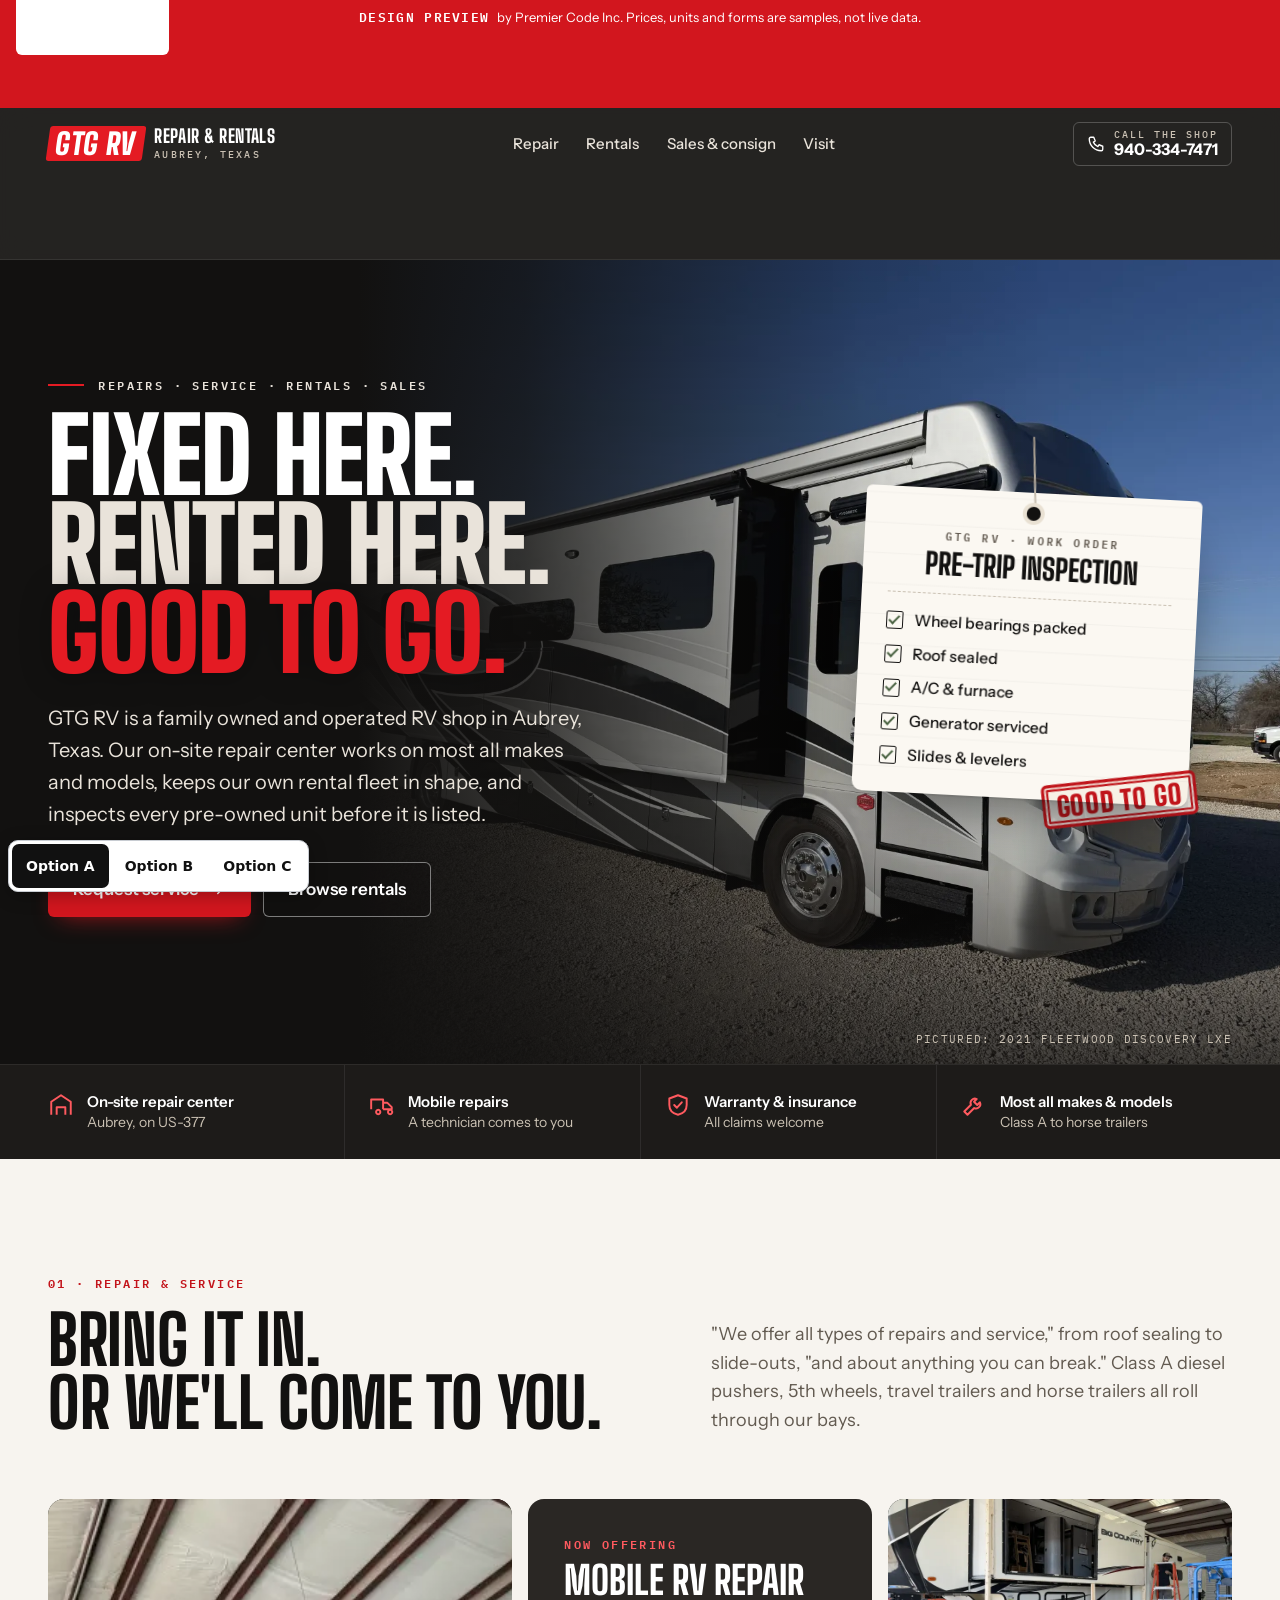
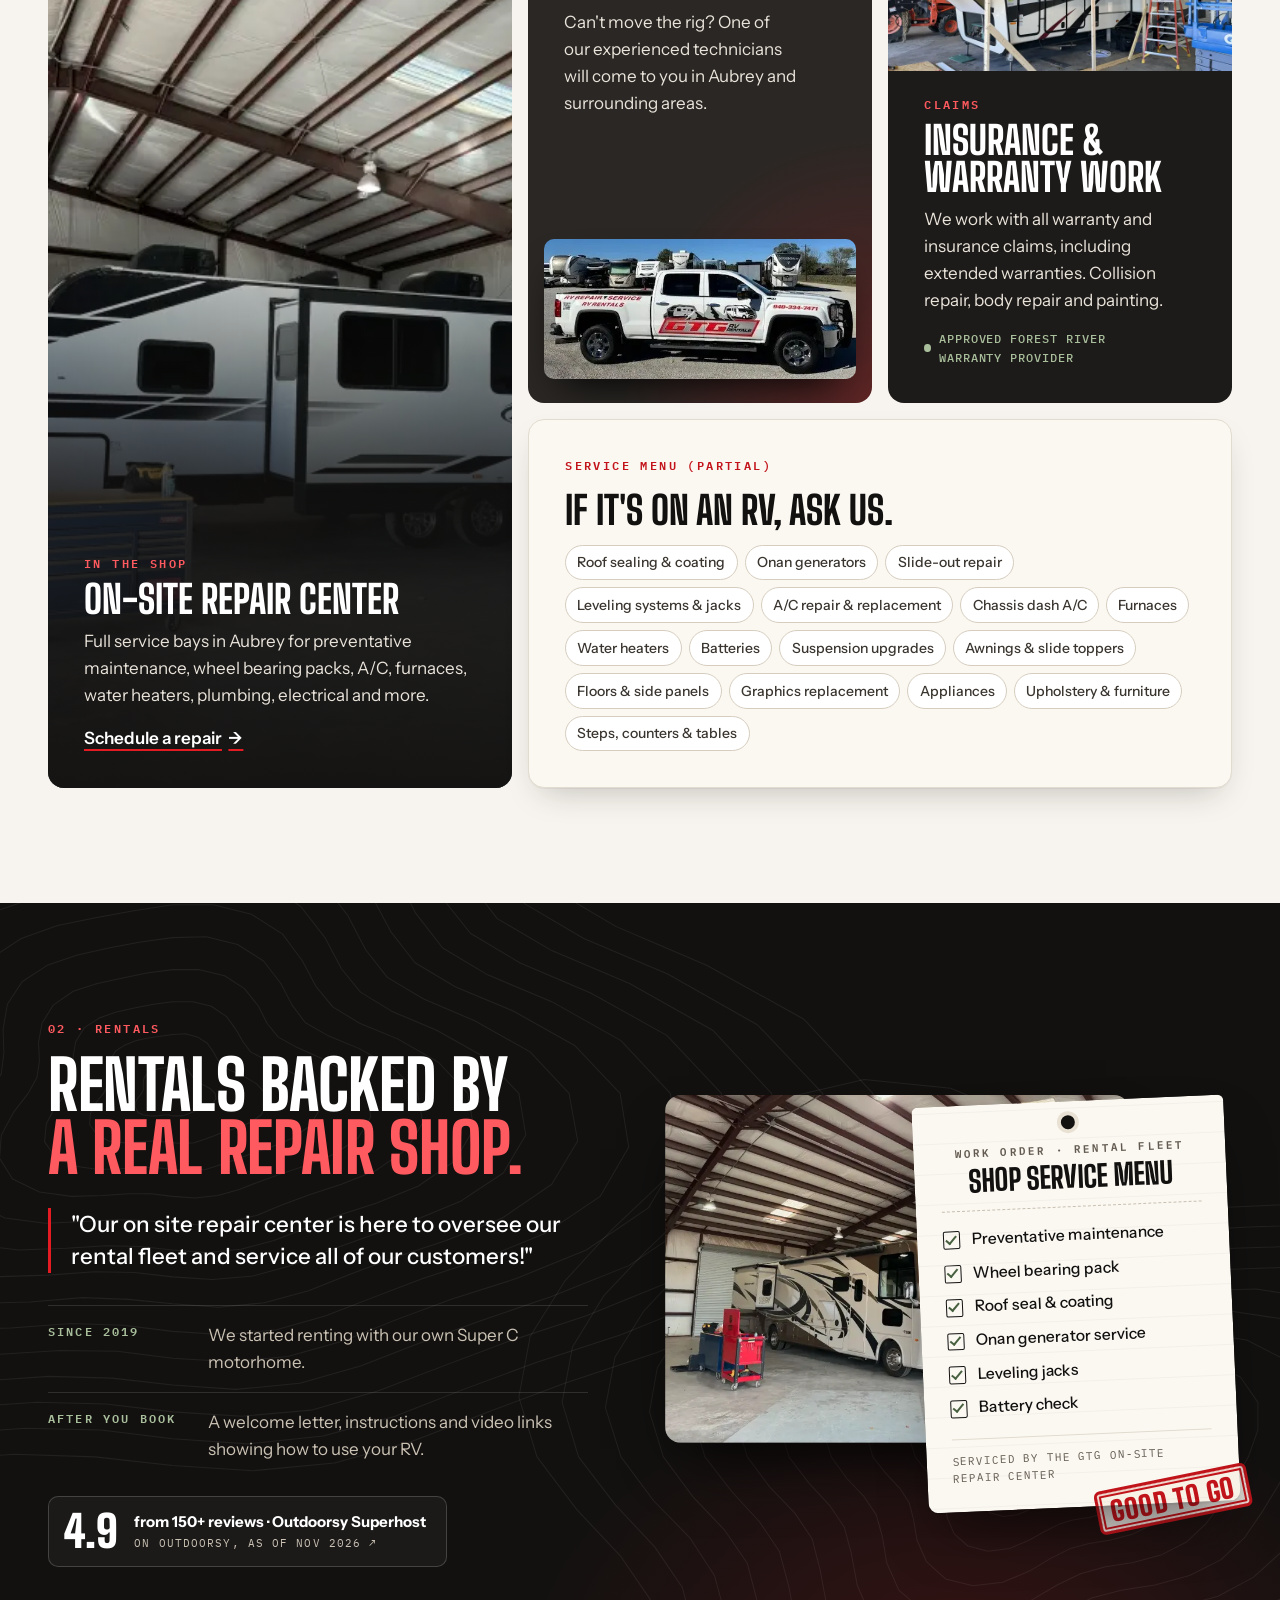
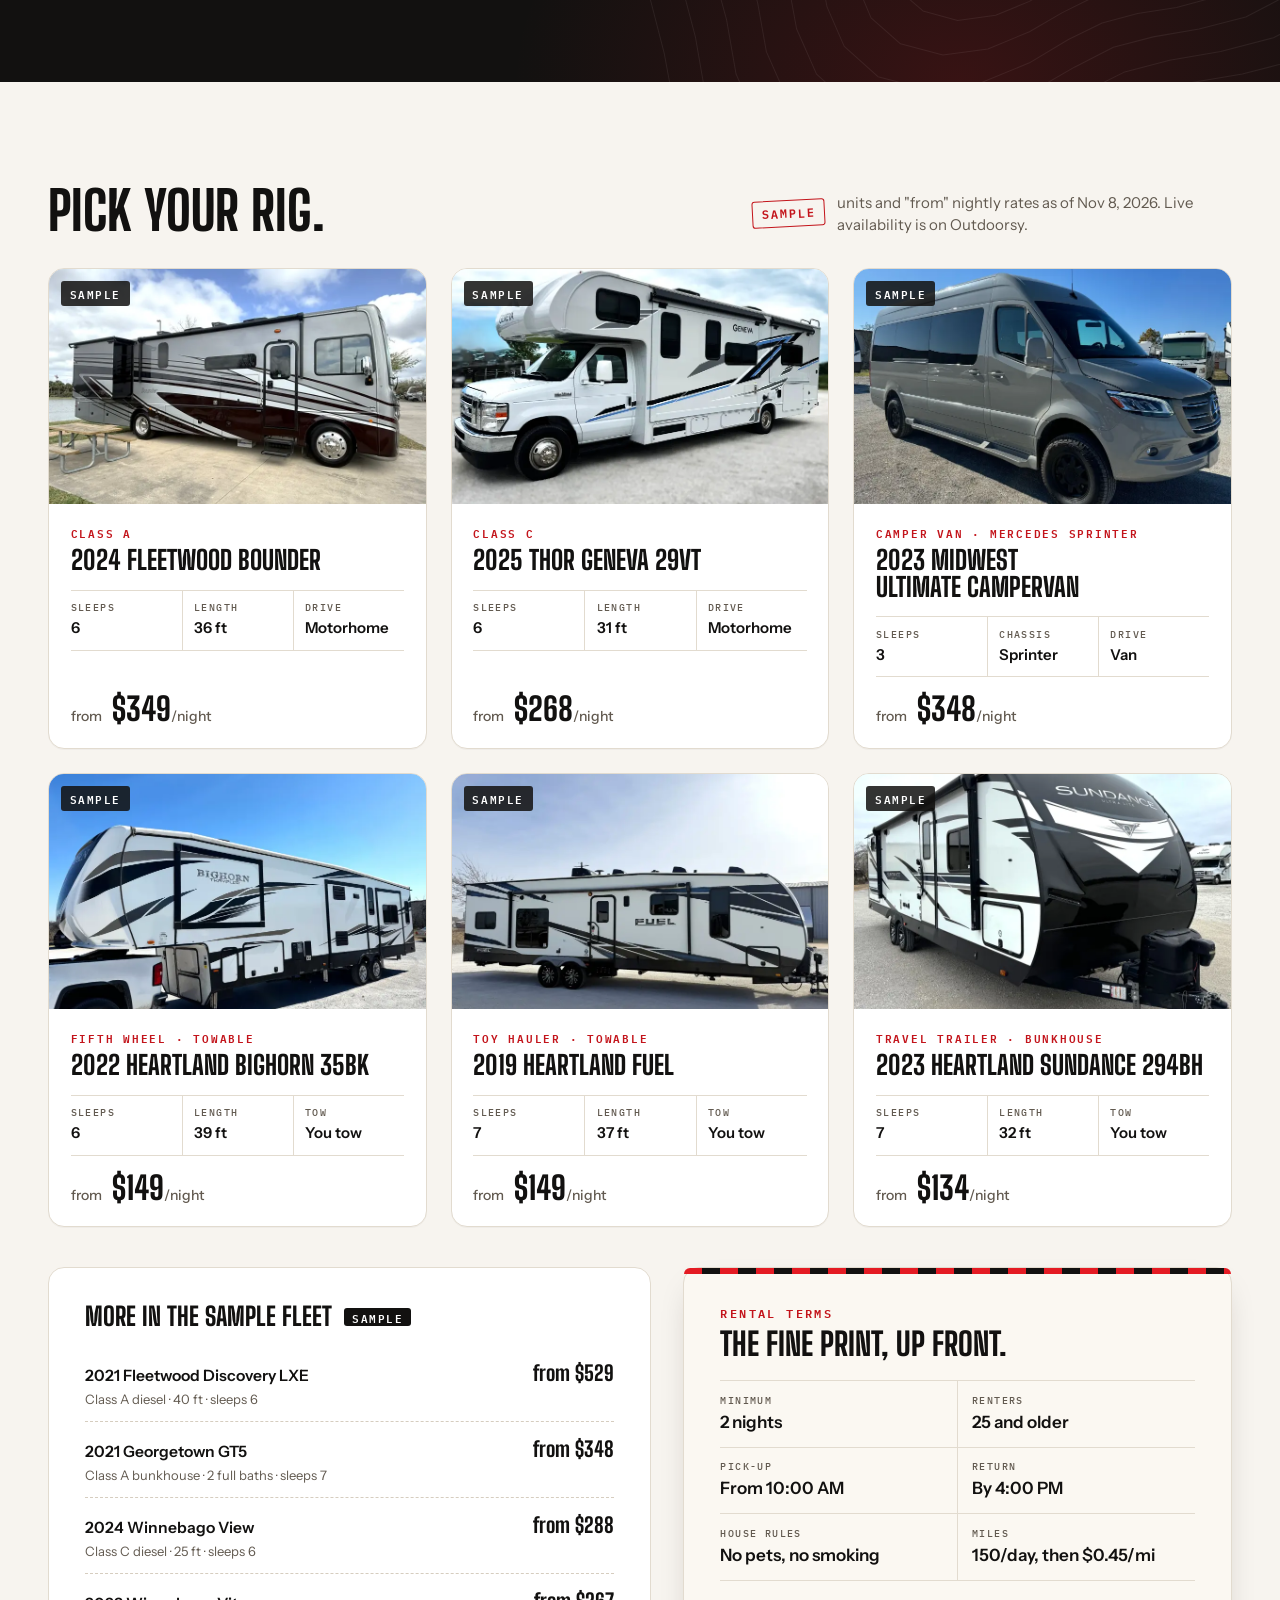
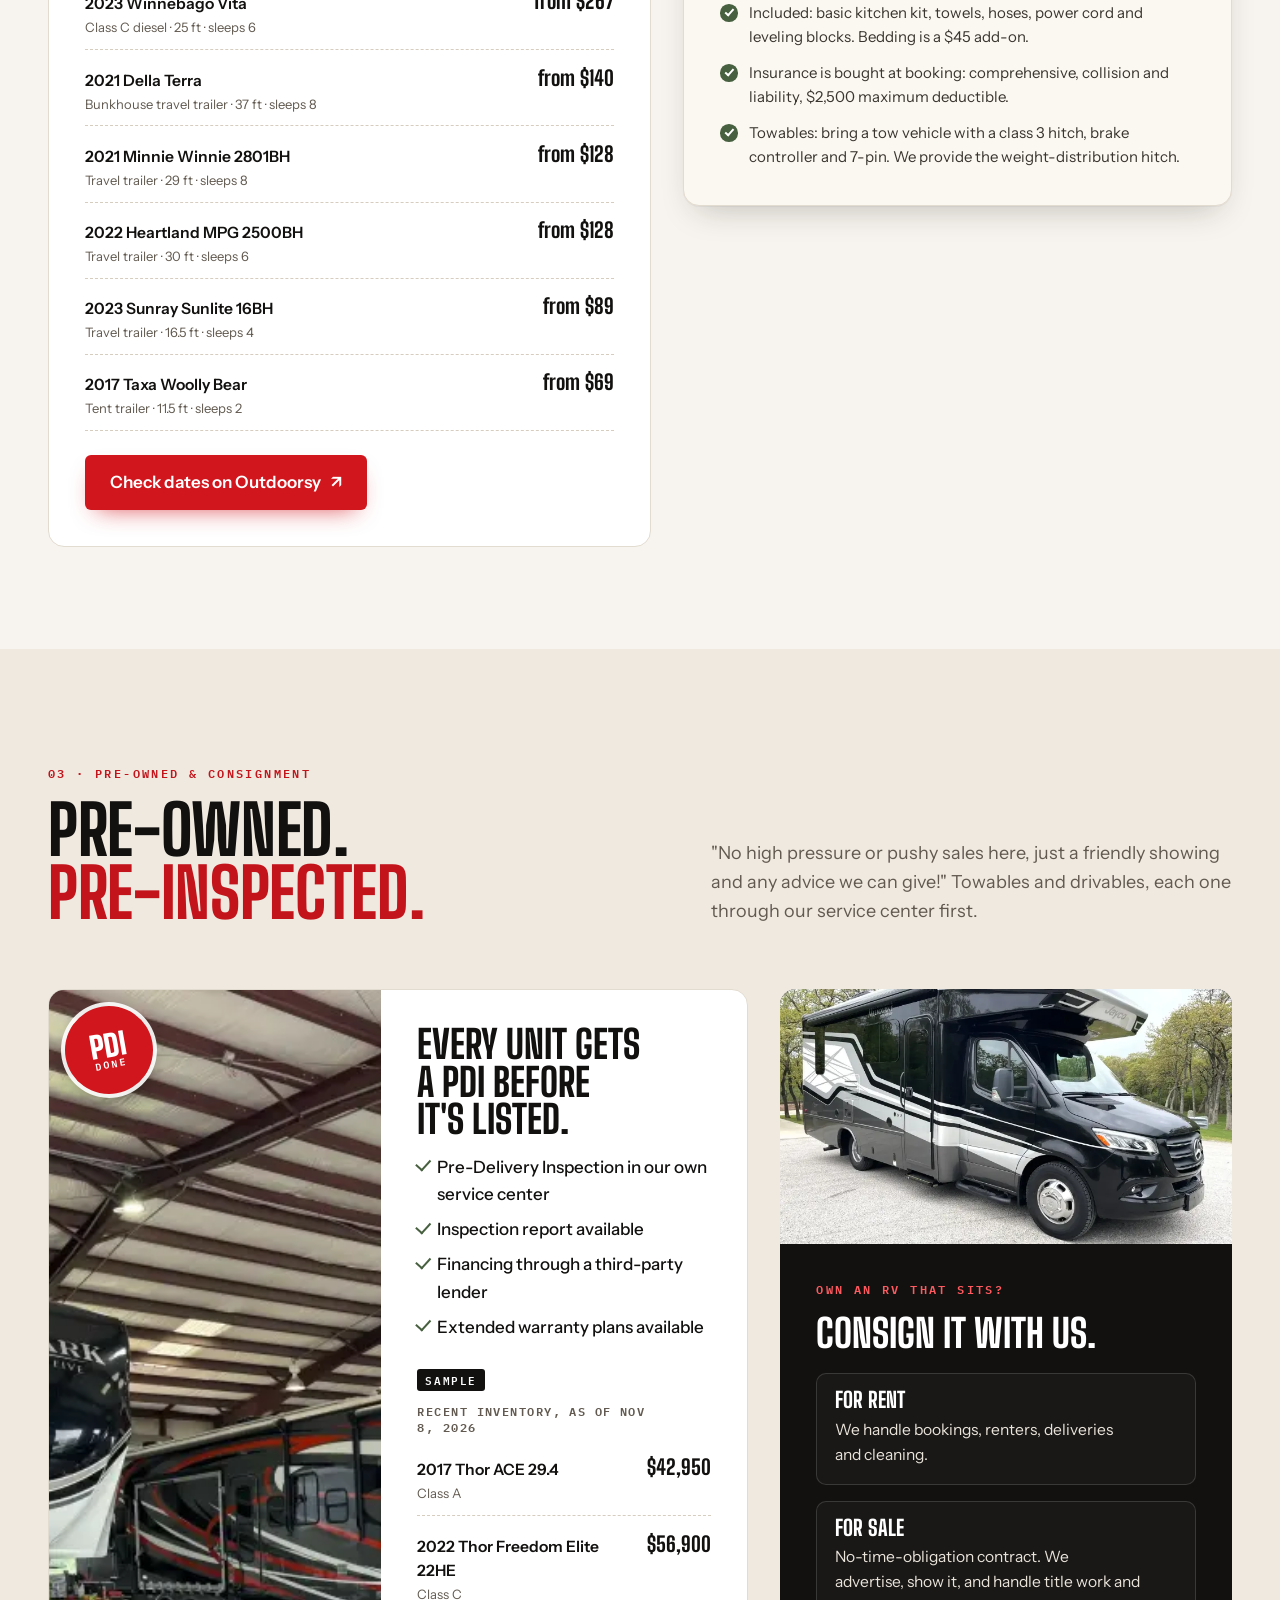
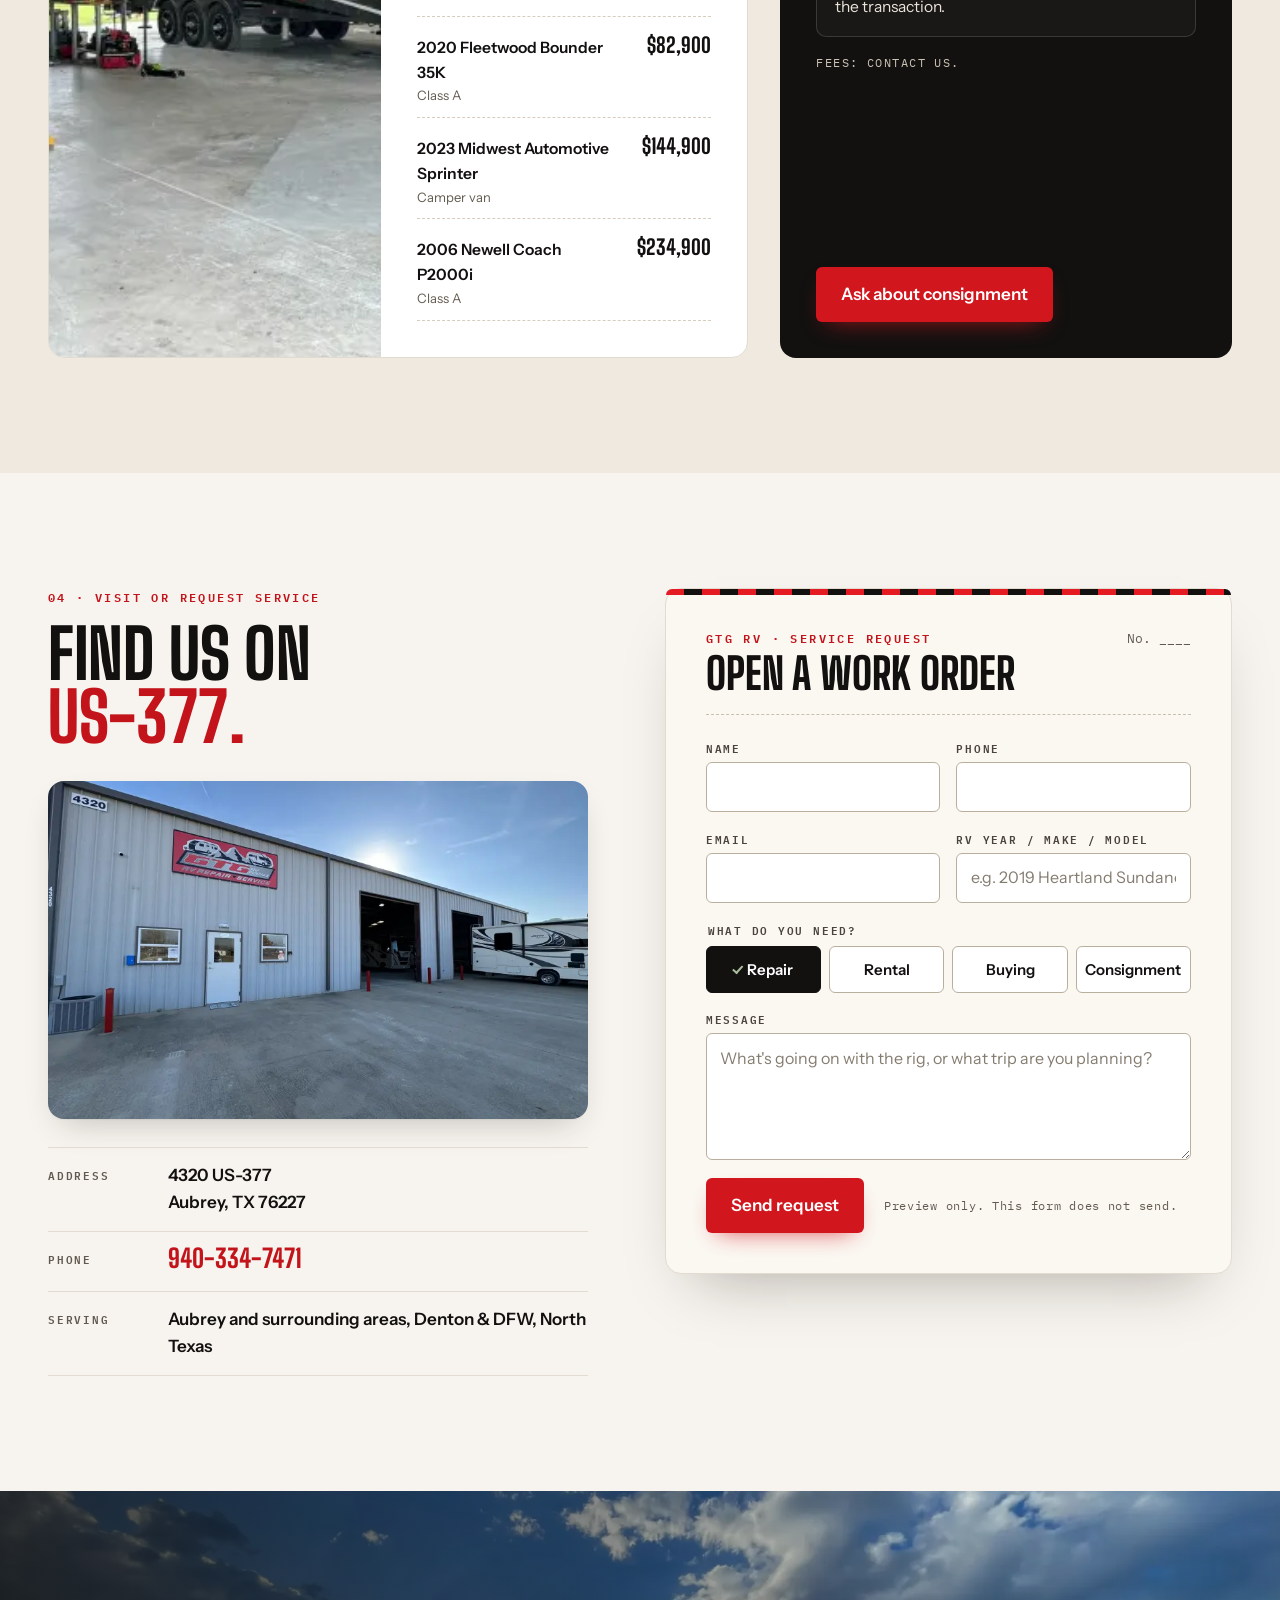
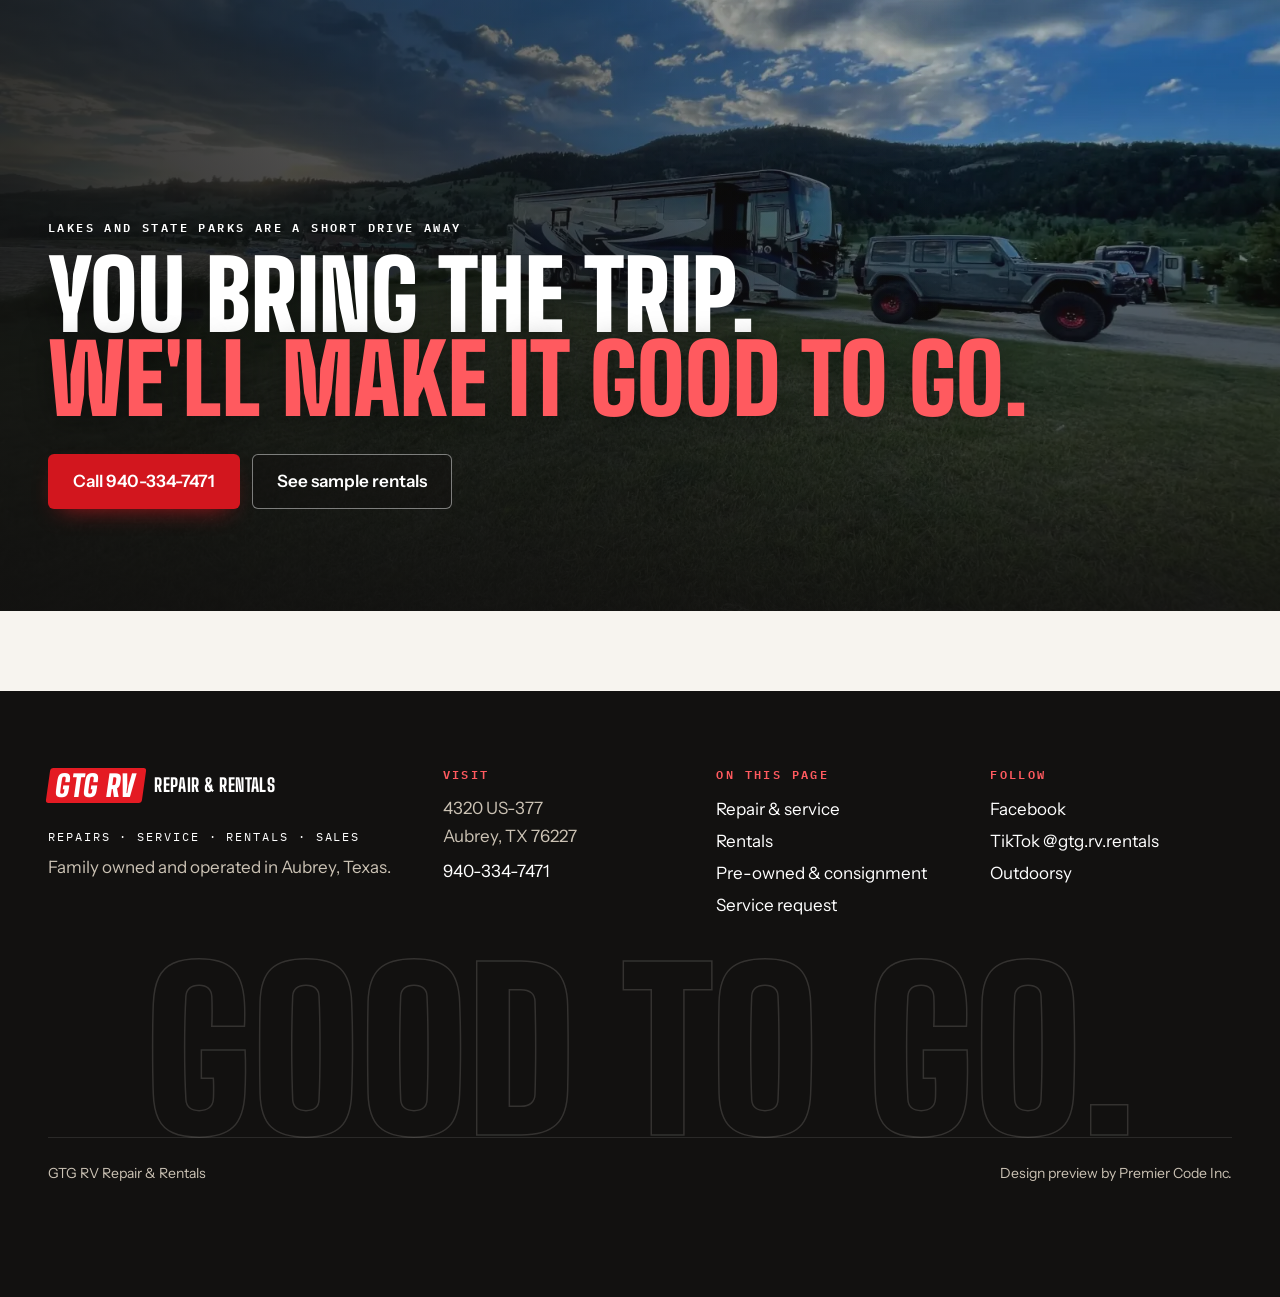
==== commit 39fed8df: "Add the standard A/B/C option switcher to all three design options - Insert the library switcher.htm" ====
--- a/option-a/index.html
+++ b/option-a/index.html
@@ -568,5 +568,35 @@
       <p>Design preview by Premier Code Inc.</p>
     </div>
   </footer>
-<!-- SWITCHER -->
+<!-- REMOVE AT LAUNCH: option switcher -->
+<!-- Copy this block unchanged to the end of <body> on every option page, just before </body>.
+     Per page, move aria-current="page" and the "on" class to that page's own link. Change nothing else.
+     Links are relative to option-a/, option-b/ and option-c/ folders (one level below the site root). -->
+<style class="pv-style">
+  html { scroll-padding-bottom: 6rem; }
+  footer, .site-footer, body > :last-of-type:not(script):not(nav) { padding-bottom: max(env(safe-area-inset-bottom), 5rem); }
+  .pv-switch {
+    position: fixed; left: 8px; bottom: 8px; z-index: 9999;
+    display: flex; gap: 2px; padding: 3px;
+    background: #fff; border: 1px solid #c8ccd2; border-radius: 10px;
+    box-shadow: 0 4px 18px rgba(0,0,0,.28);
+    font: 600 14px/1.2 system-ui, -apple-system, "Segoe UI", sans-serif;
+  }
+  .pv-switch a {
+    display: flex; align-items: center; justify-content: center;
+    min-height: 44px; padding: 0 14px; border-radius: 7px;
+    color: #111; background: transparent; text-decoration: none; white-space: nowrap;
+  }
+  .pv-switch a:hover { background: #eceef1; }
+  .pv-switch a.on { color: #fff; background: #111; }
+  .pv-switch a:focus-visible { outline: 3px solid #1a73e8; outline-offset: 1px; }
+  @media (max-width: 420px) { .pv-switch a { padding: 0 11px; font-size: 13px; } }
+  @media print { .pv-switch { display: none; } }
+</style>
+<nav class="pv-switch" aria-label="Design options">
+  <a href="../option-a/" class="on" aria-current="page">Option A</a>
+  <a href="../option-b/">Option B</a>
+  <a href="../option-c/">Option C</a>
+</nav>
+<!-- /REMOVE AT LAUNCH -->
 </body></html>
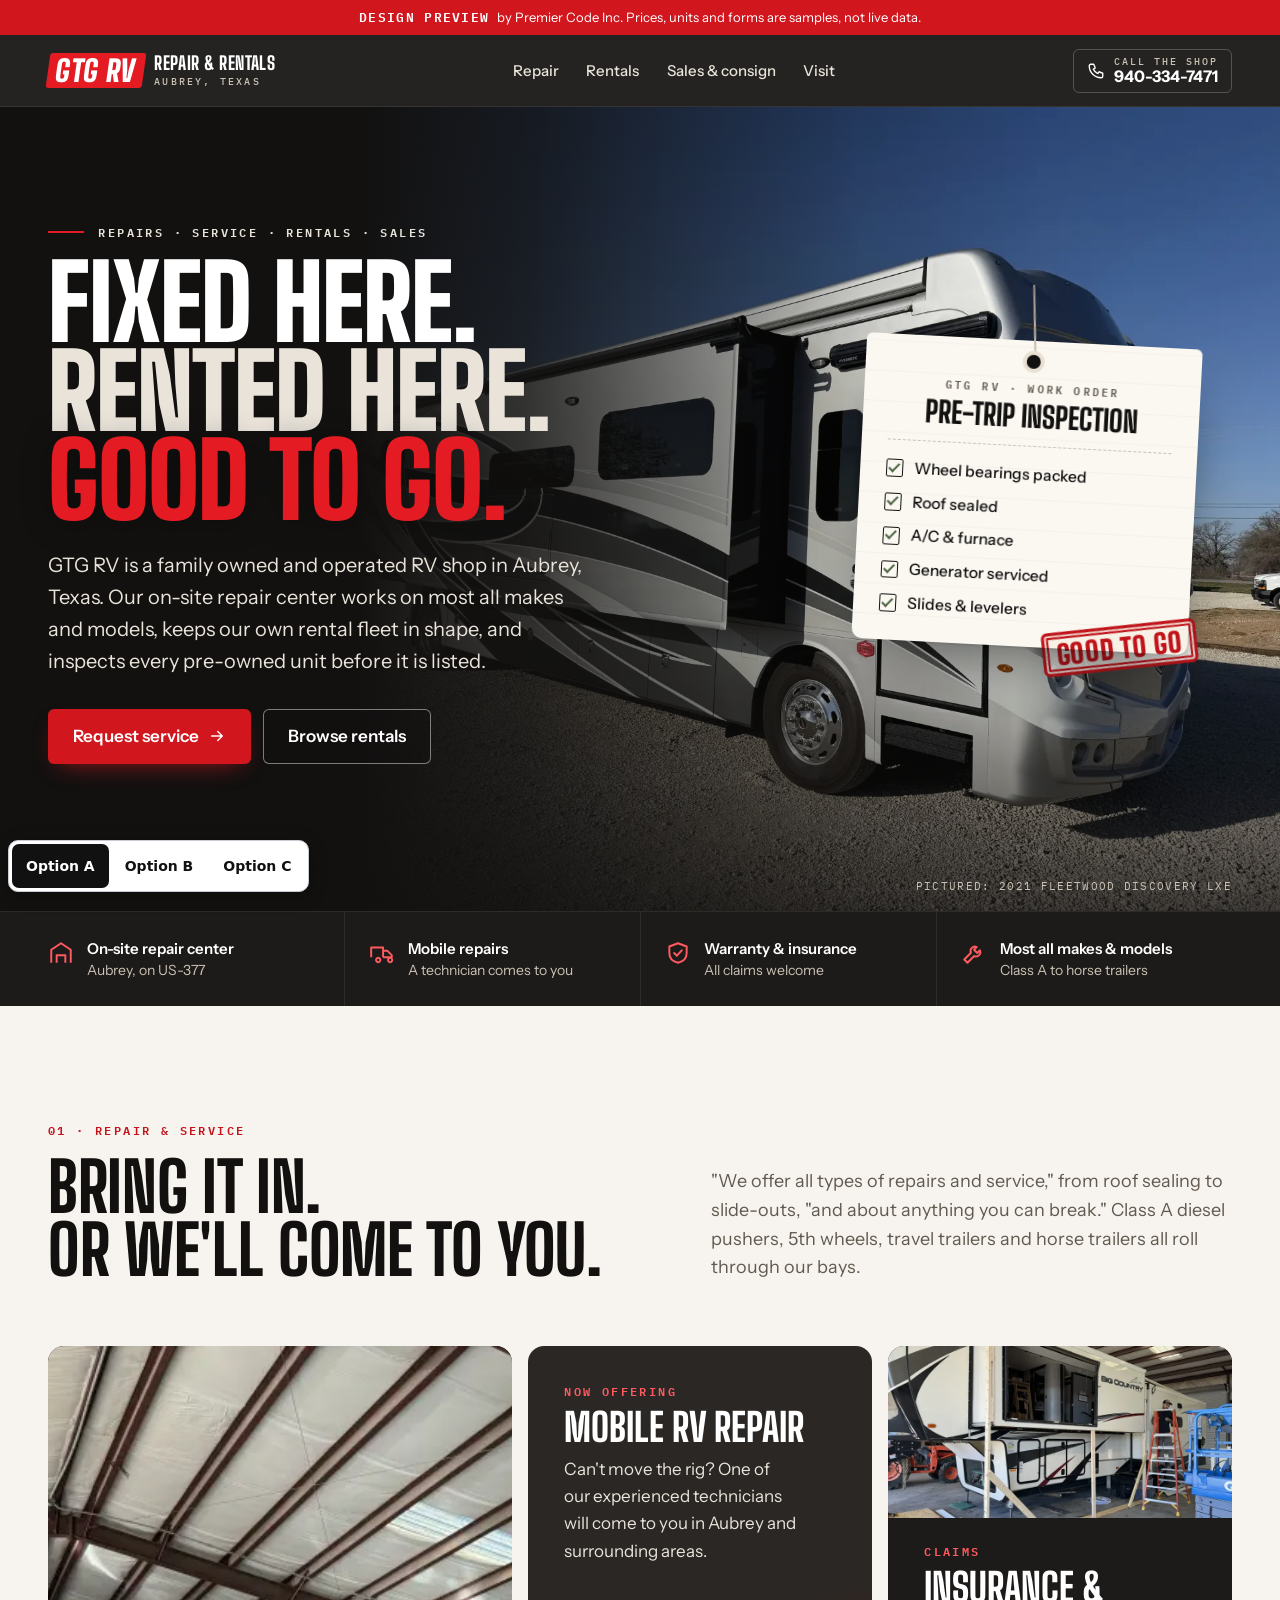
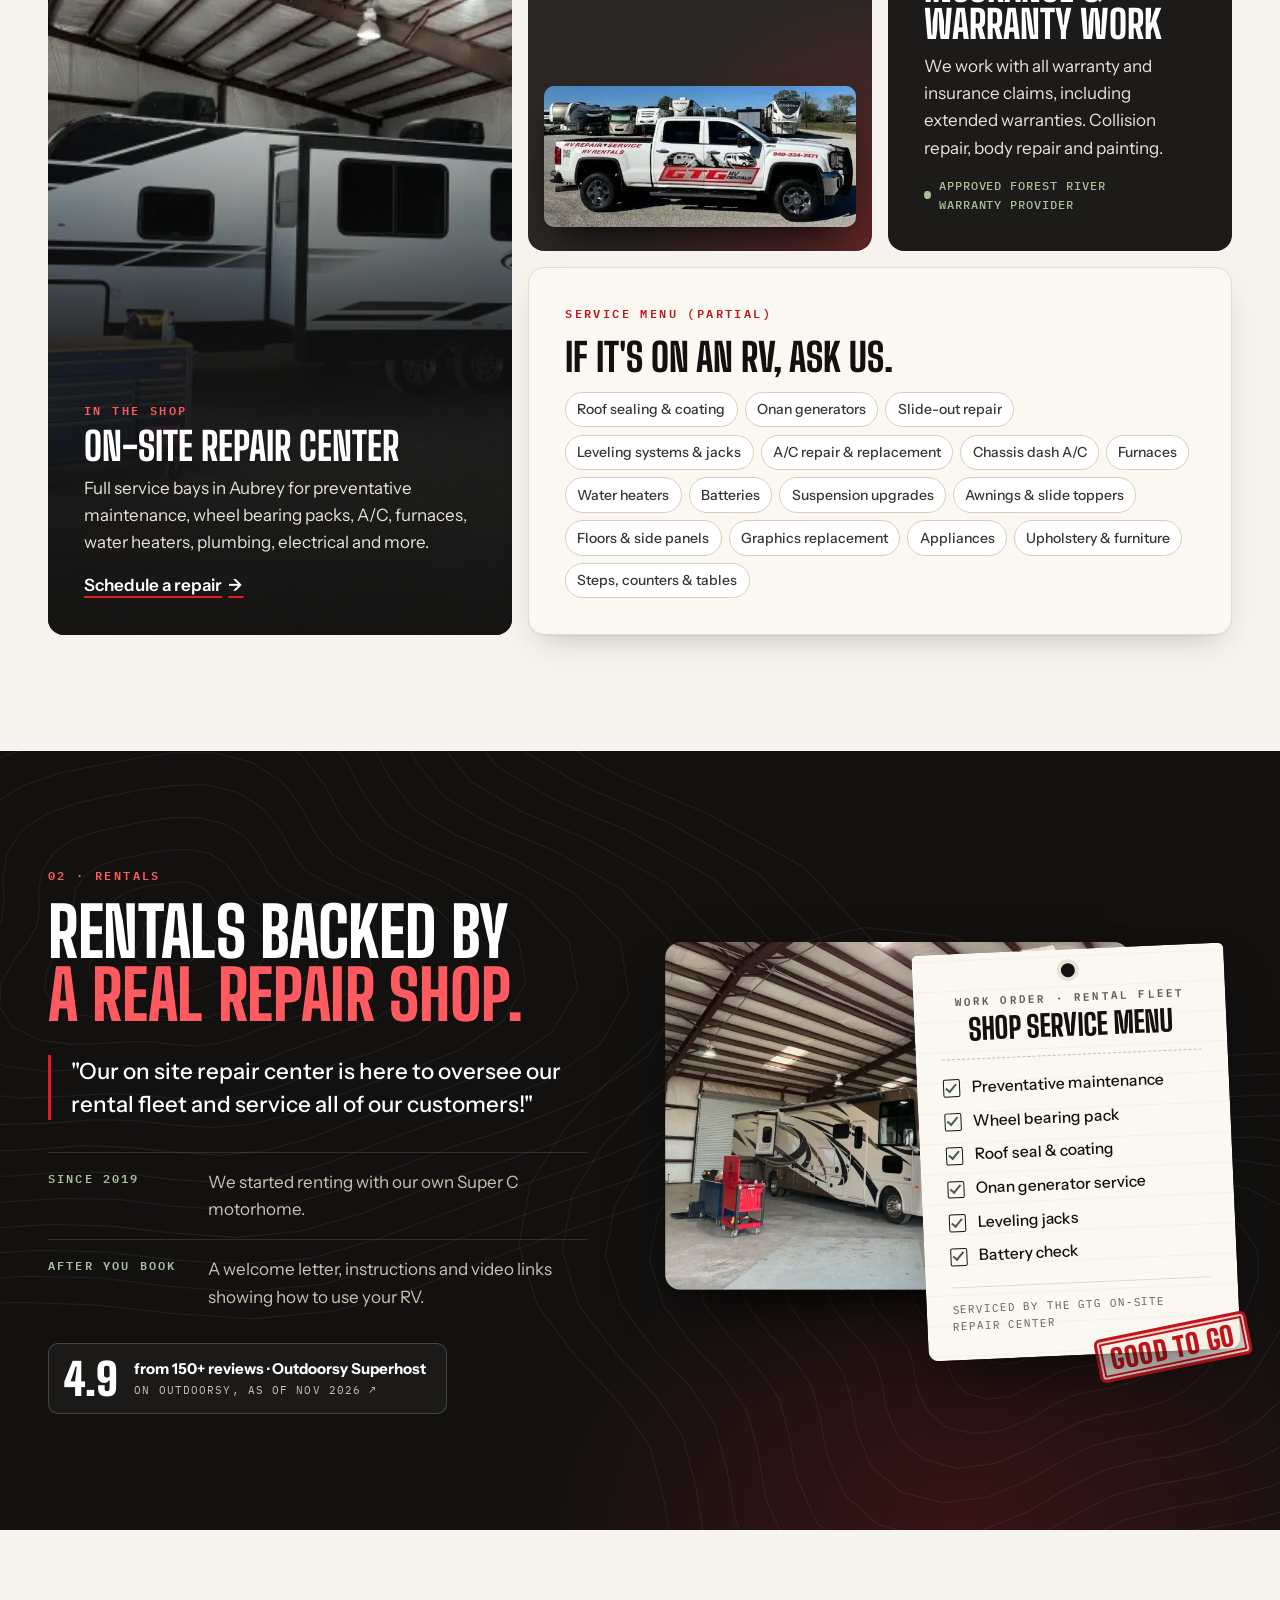
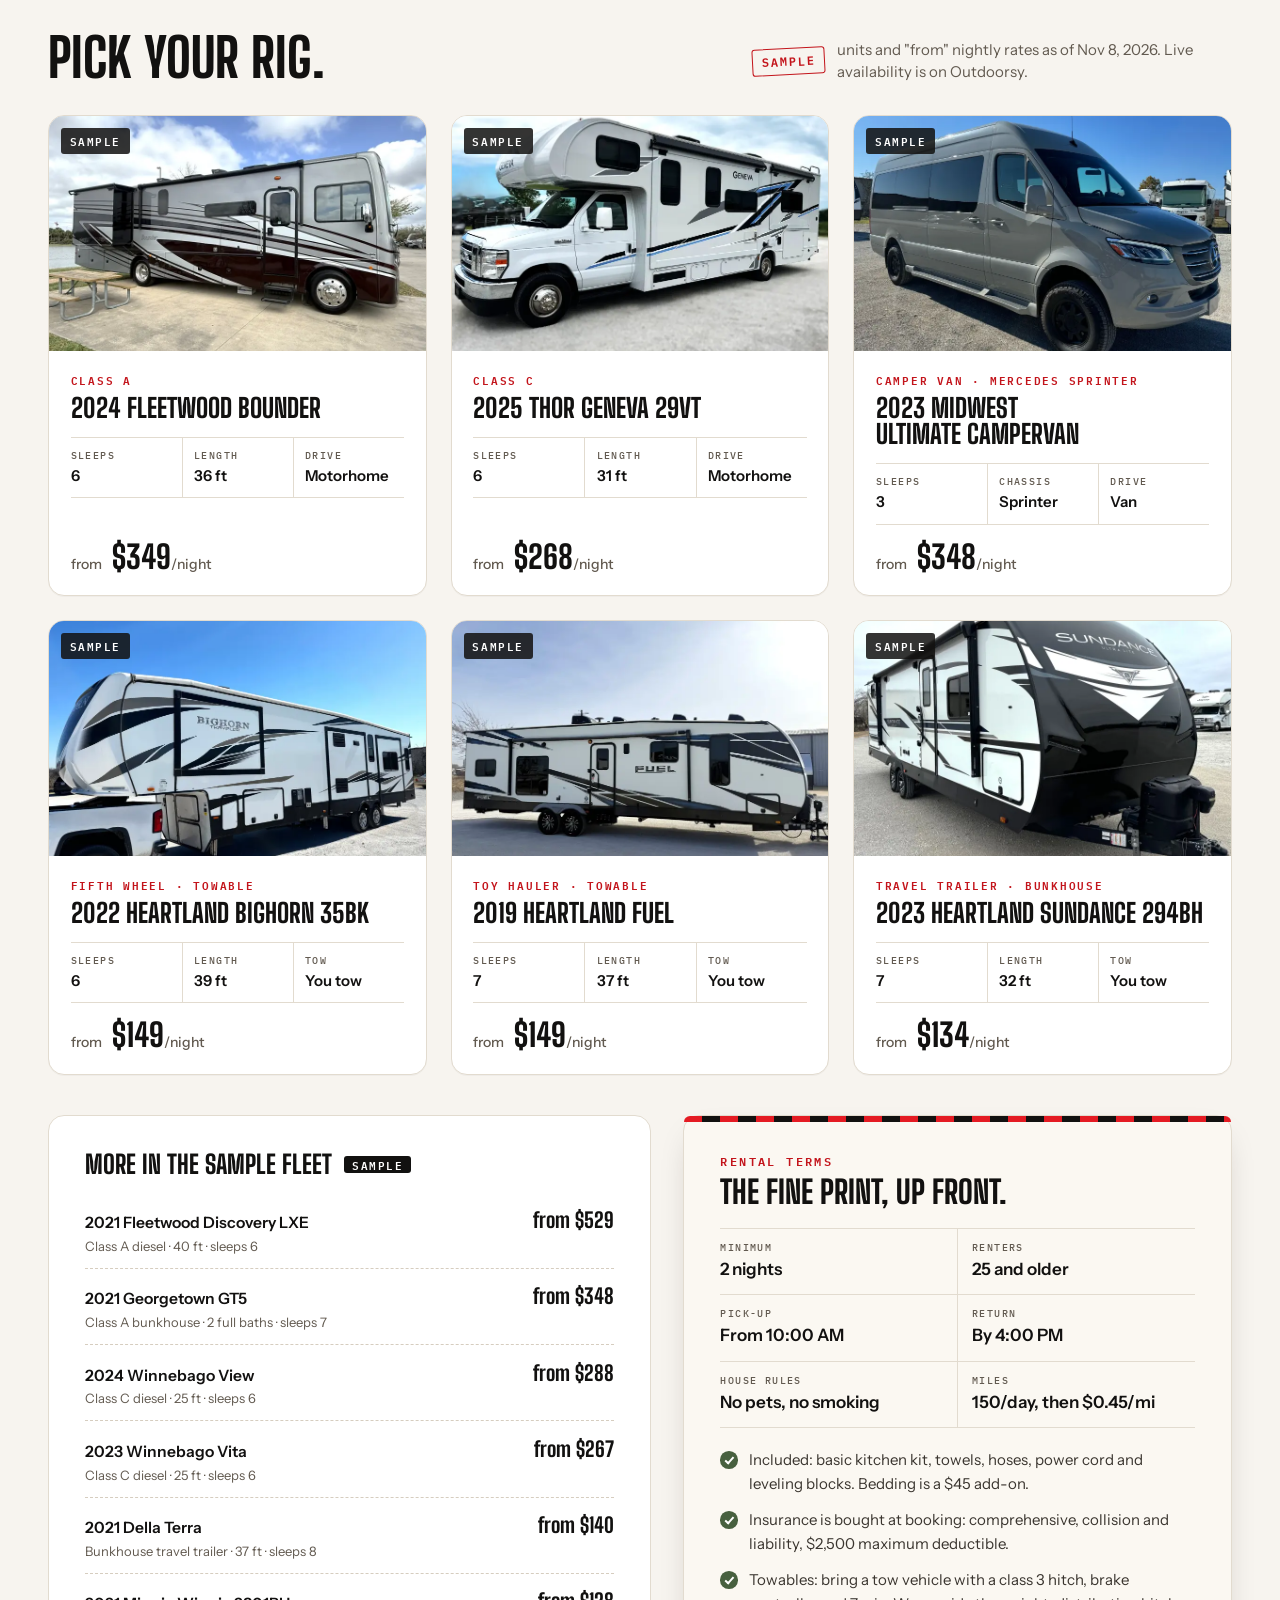
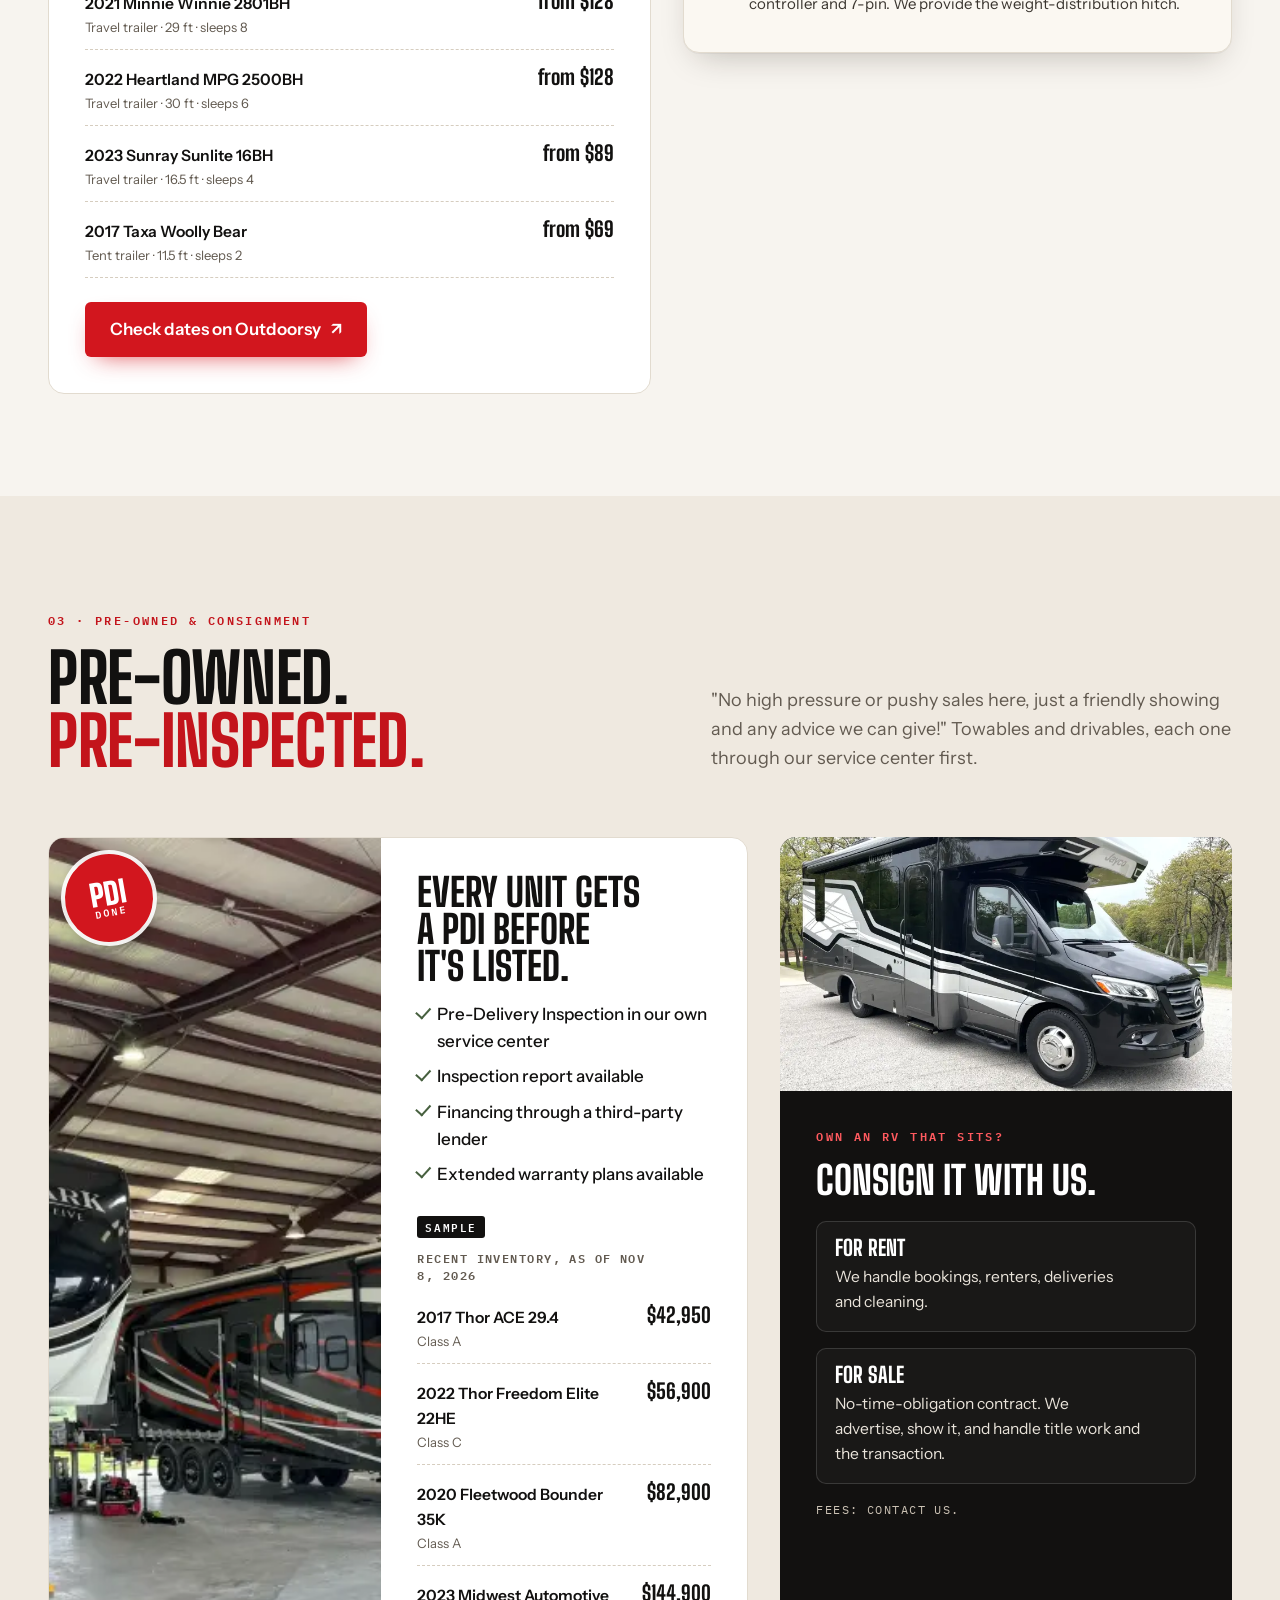
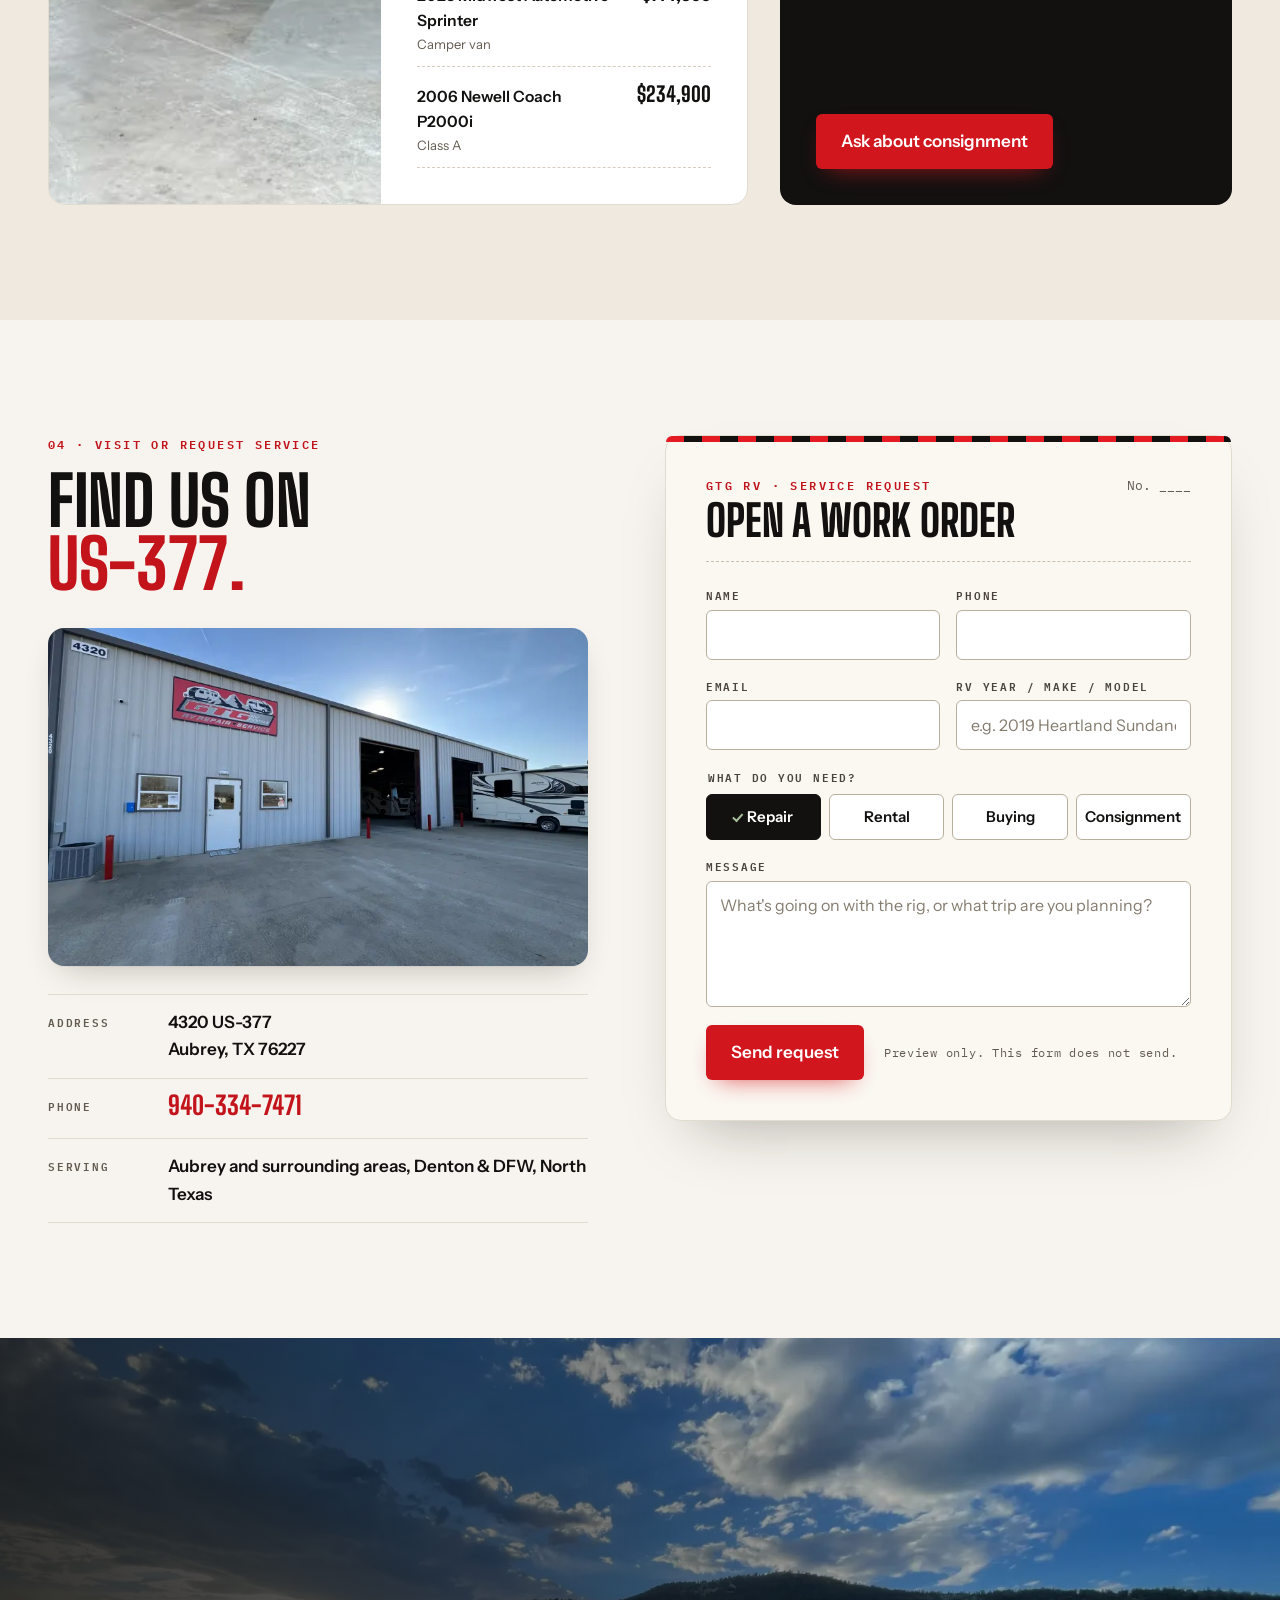
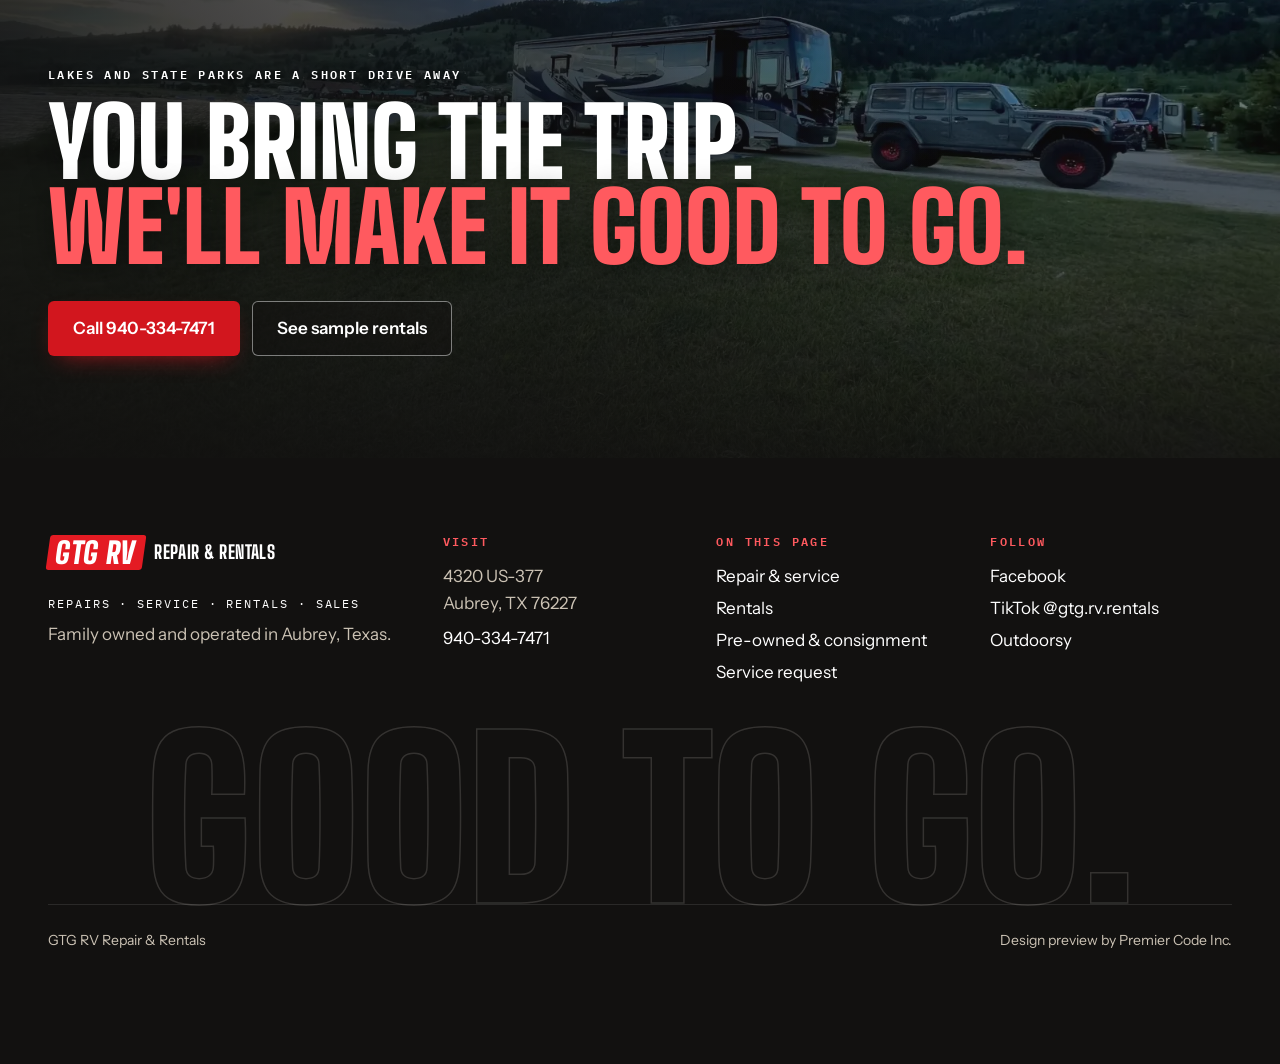
==== commit 4188e93c: "Keep the switcher's footer padding off the preview bar, header and skip link - Wrap pre-footer conte" ====
--- a/option-a/index.html
+++ b/option-a/index.html
@@ -20,6 +20,8 @@
   <script src="main.js" defer></script>
 </head>
 <body>
+<!-- REMOVE AT LAUNCH with the switcher: display:contents wrapper so the switcher\'s footer padding (body > :last-of-type) lands only on the footer -->
+<div class="pv-flow" style="display:contents">
   <a class="skip-link" href="#main">Skip to content</a>
 
   <div class="preview-bar" role="note">
@@ -532,7 +534,8 @@
     </section>
   </main>
 
-  <footer class="site-footer">
+  </div><!-- /pv-flow -->
+<footer class="site-footer">
     <div class="container footer__grid">
       <div class="footer__brand">
         <p class="brand brand--footer"><span class="brand__gtg">GTG RV</span><span class="brand__rest">Repair &amp; Rentals</span></p>
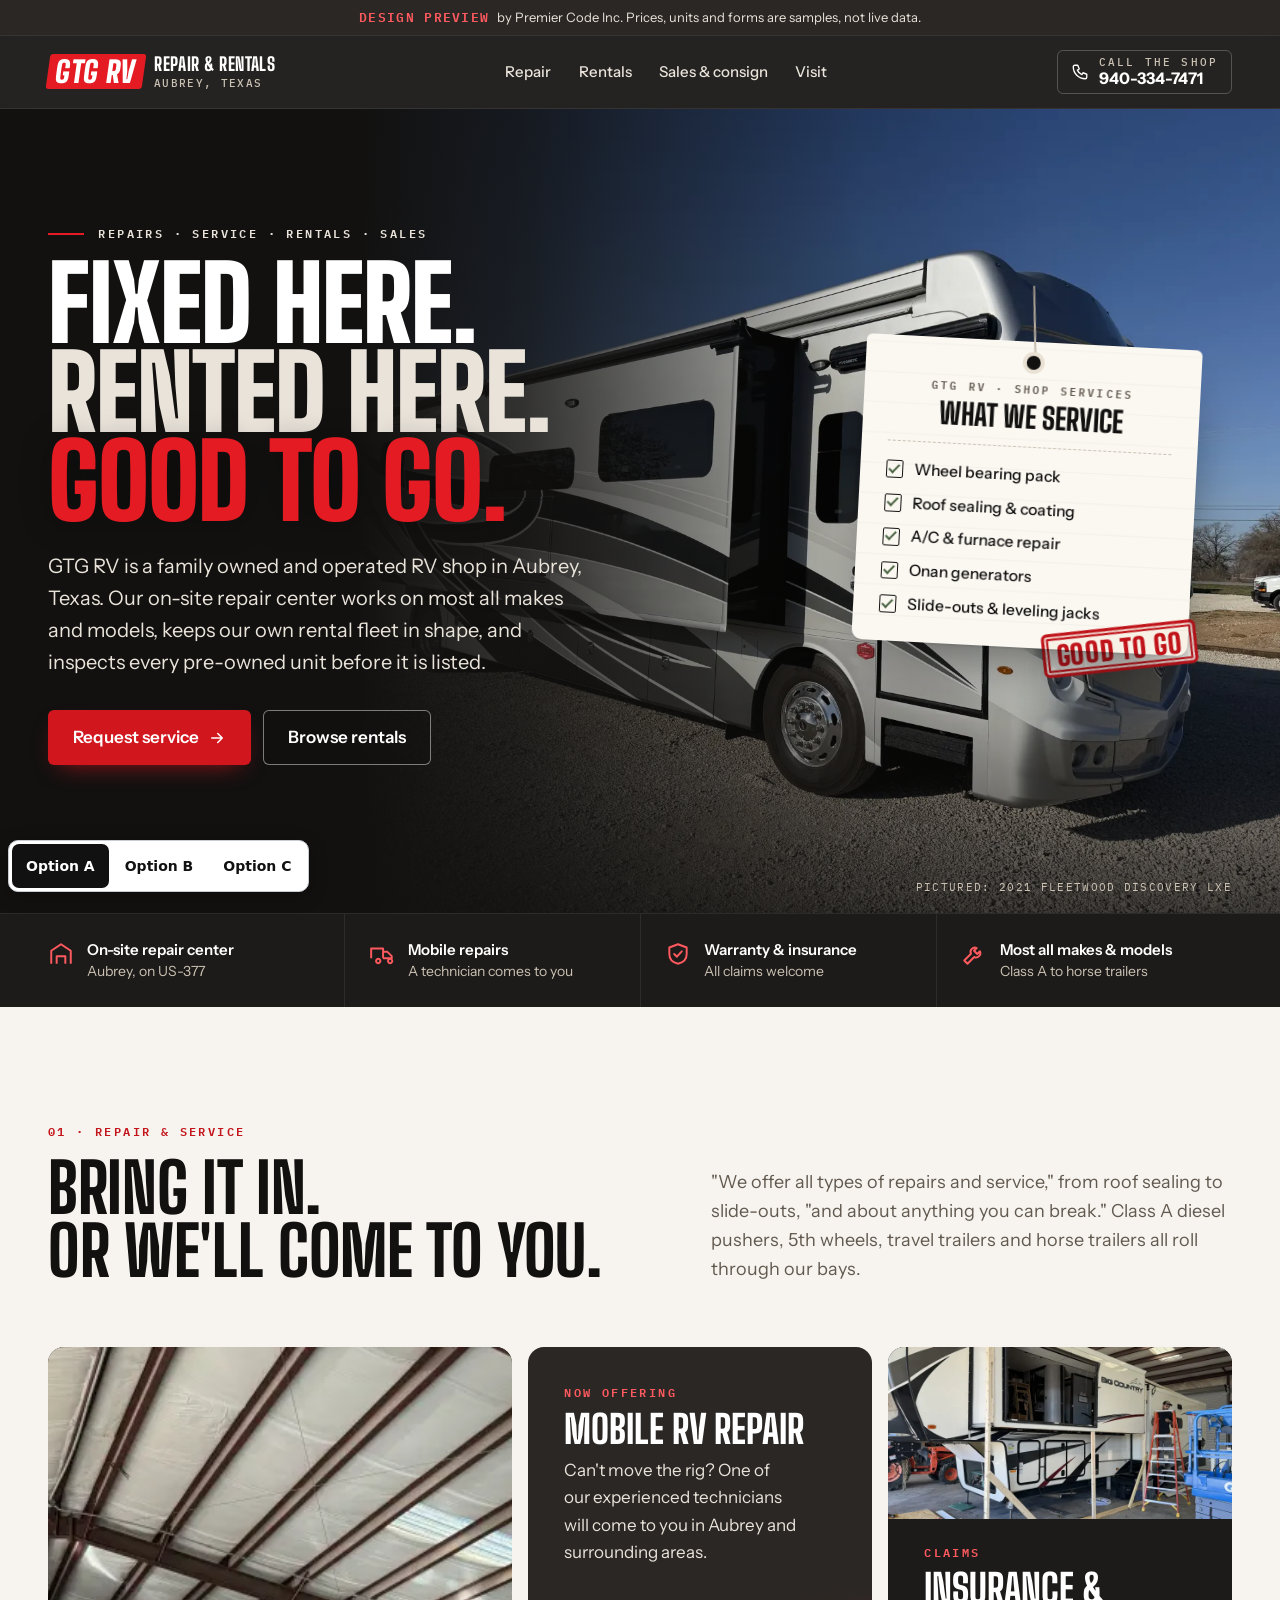
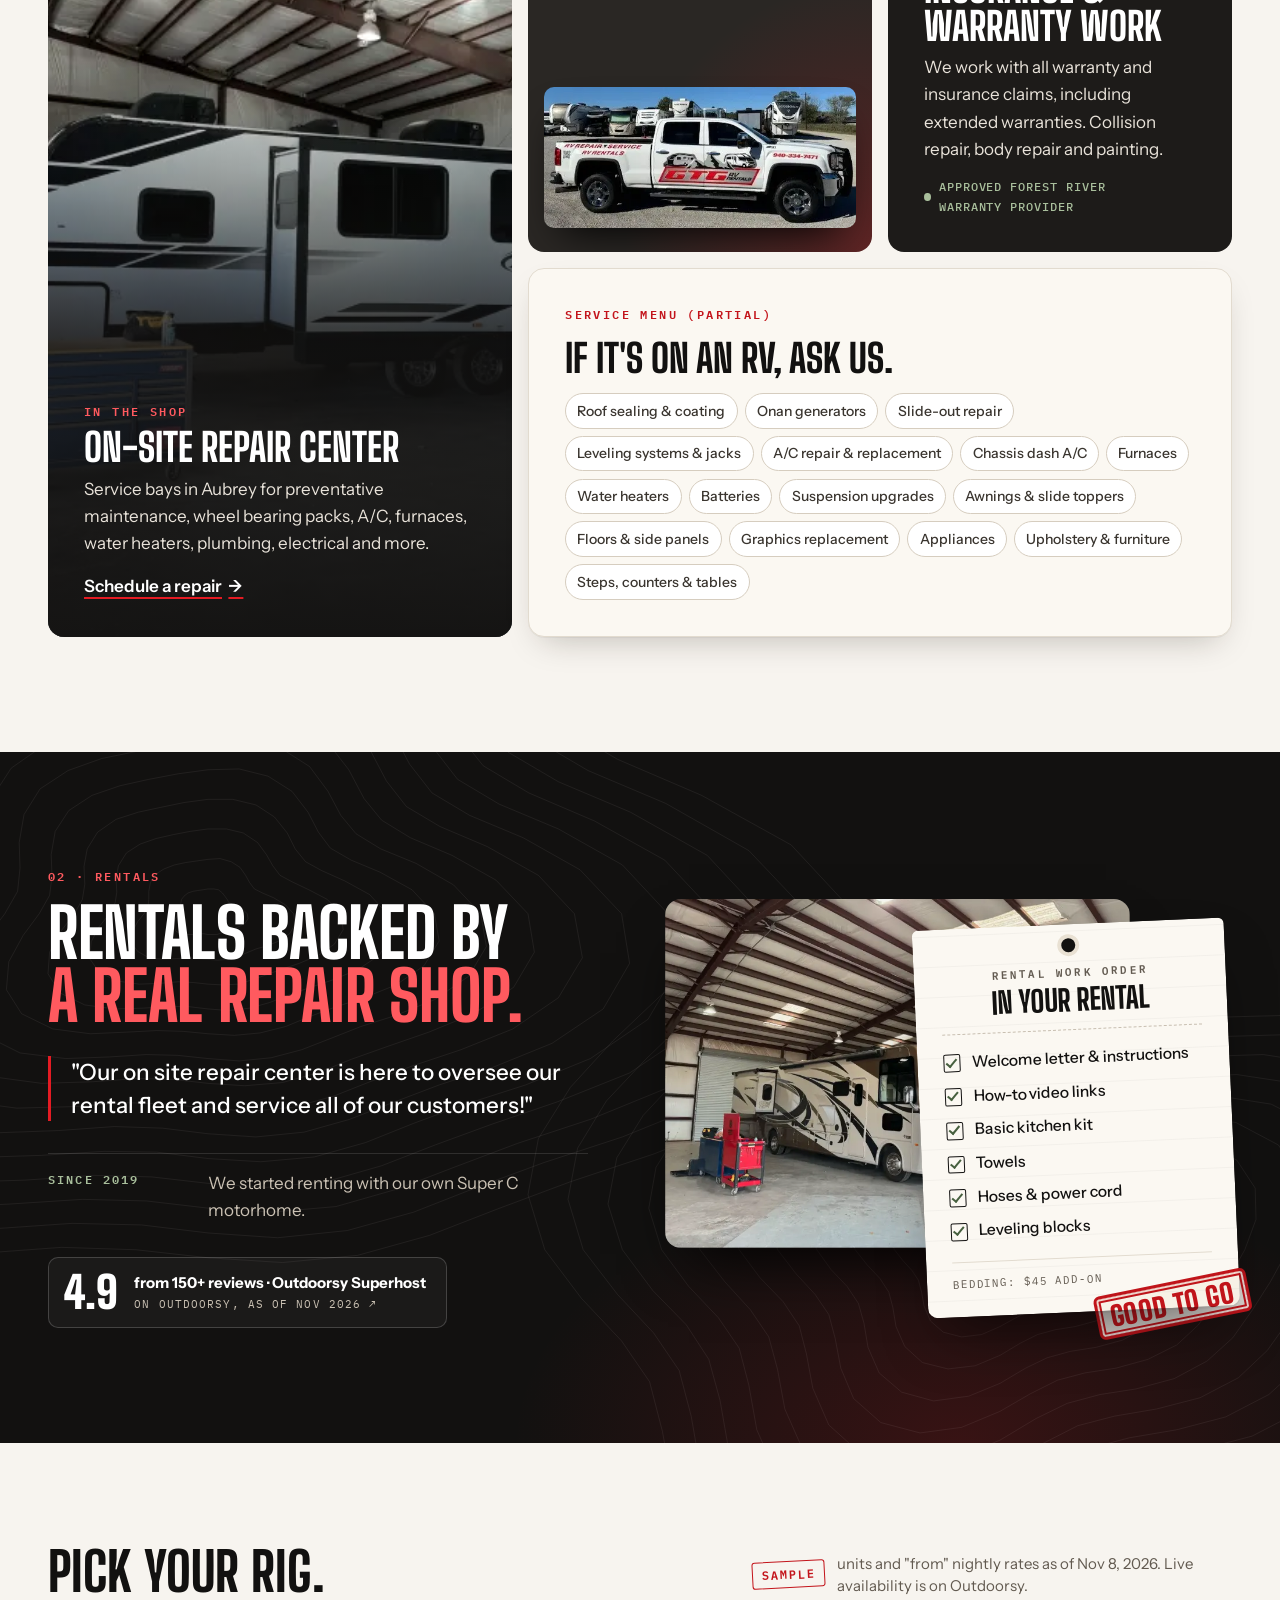
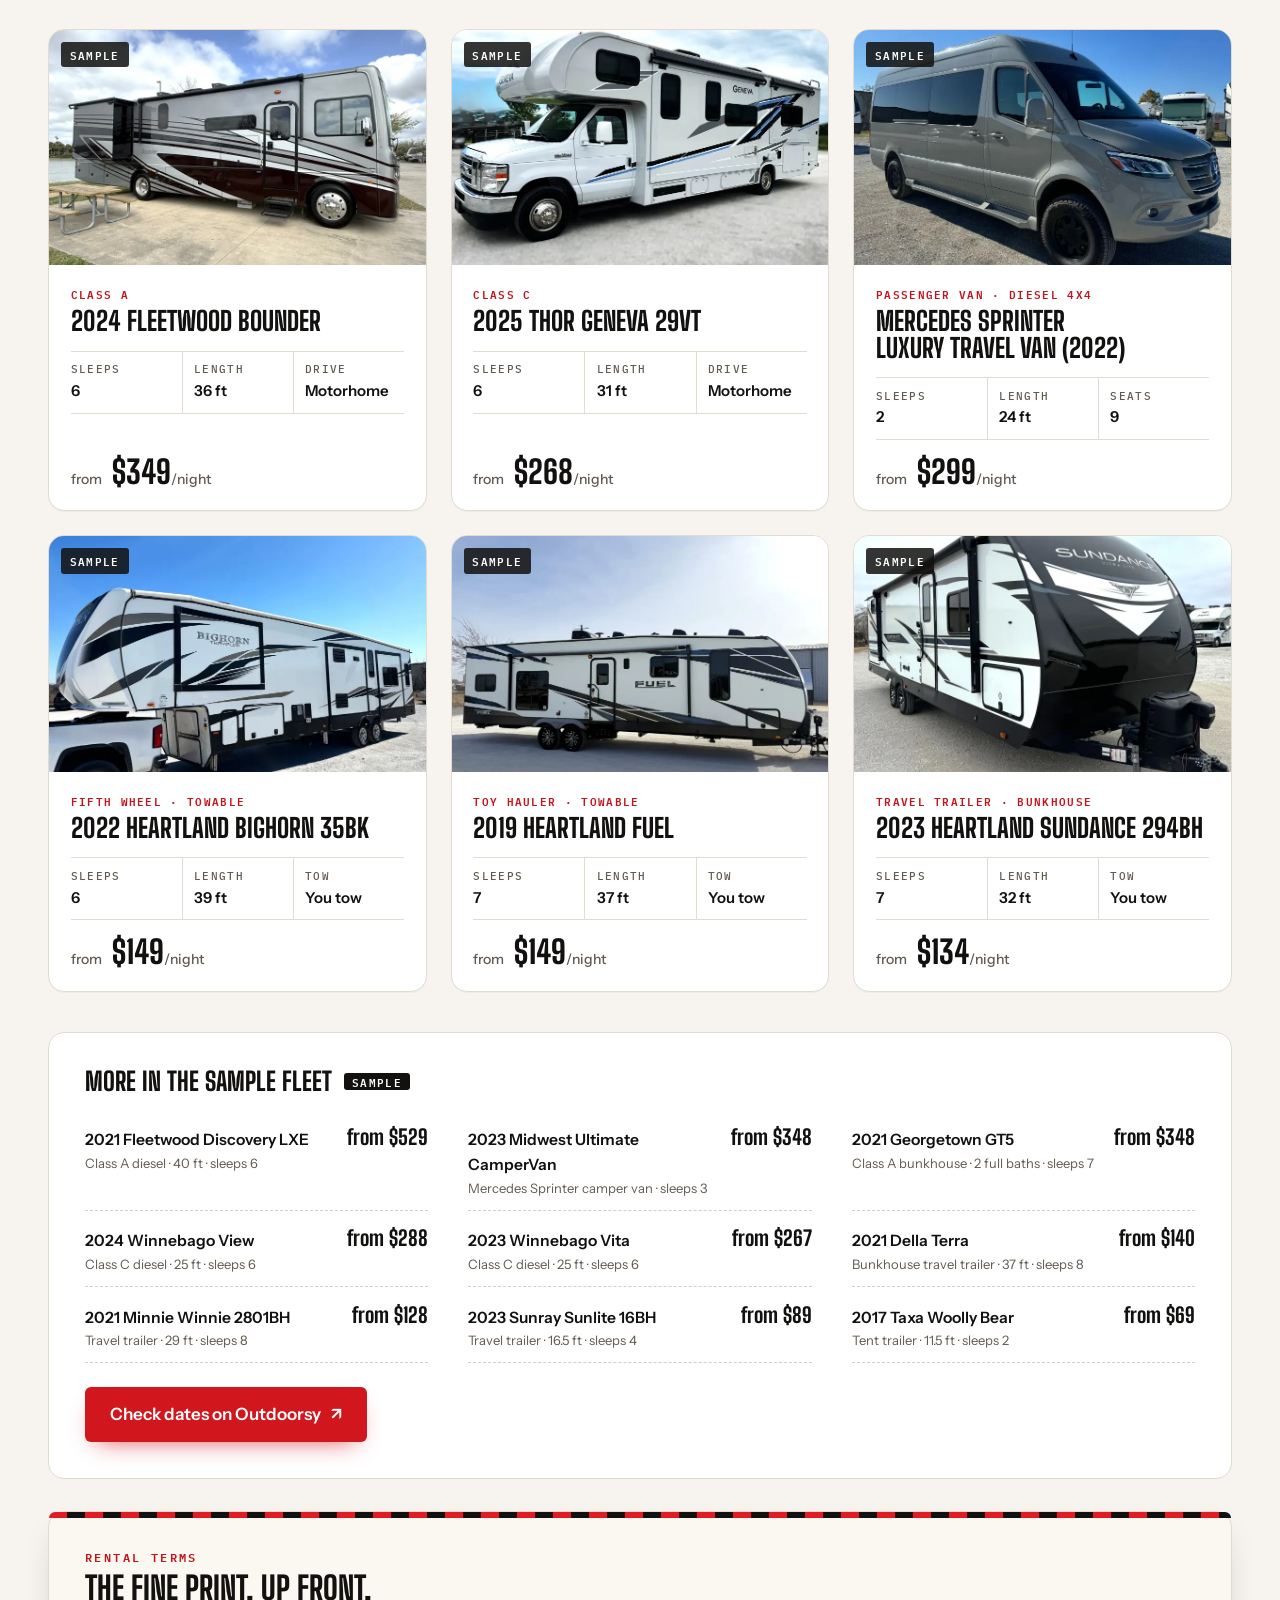
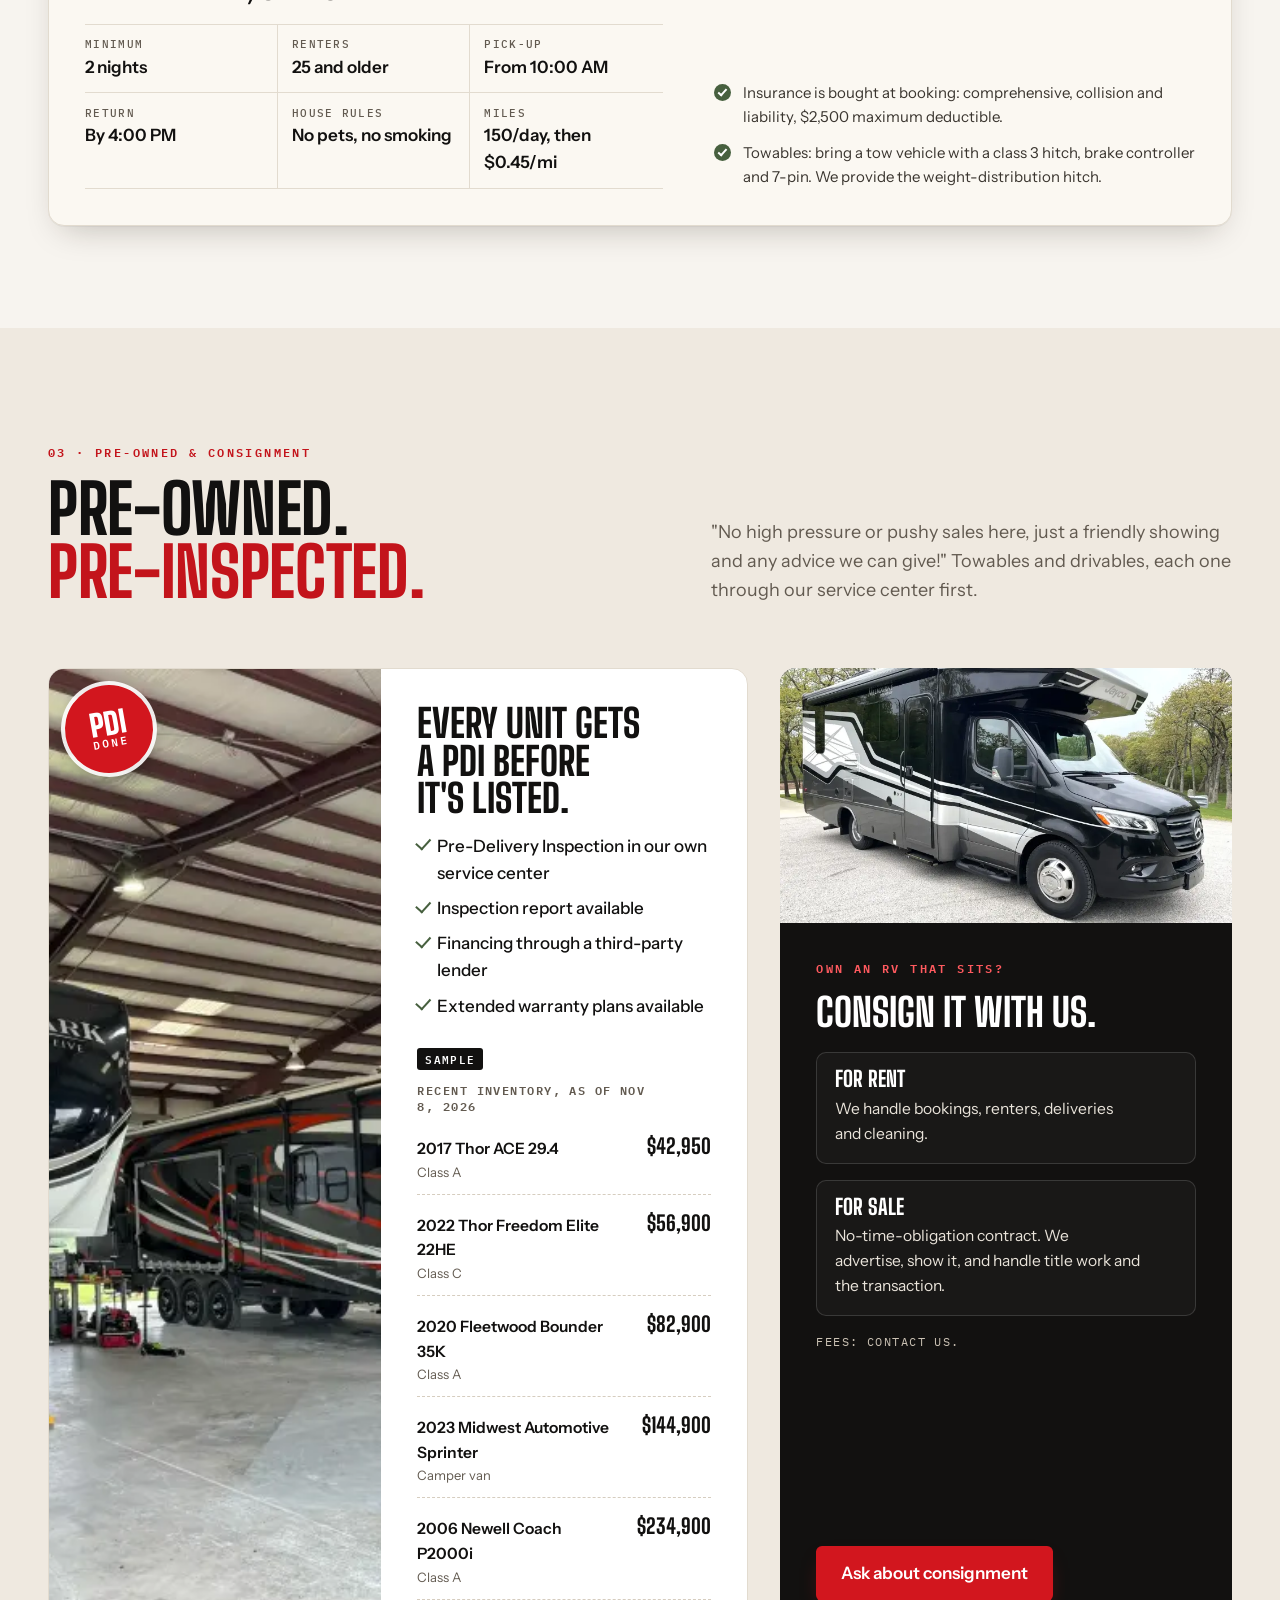
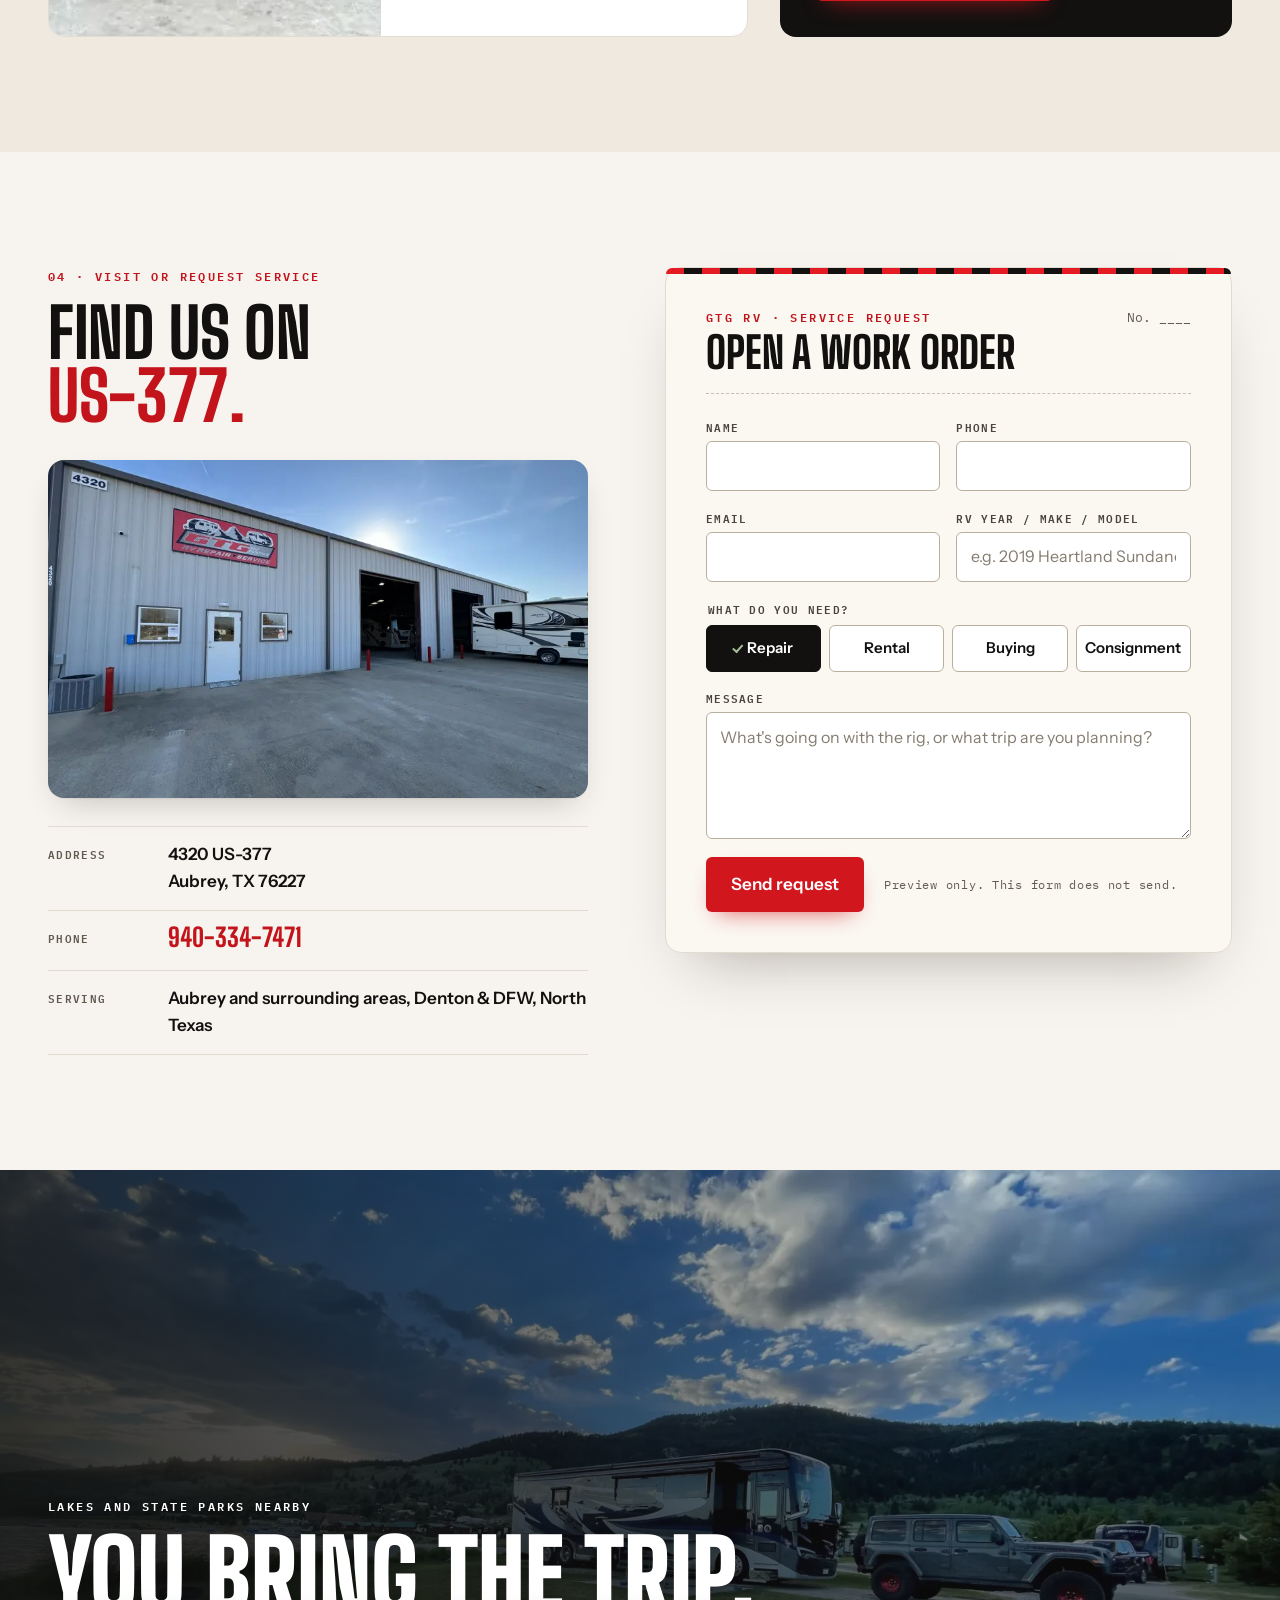
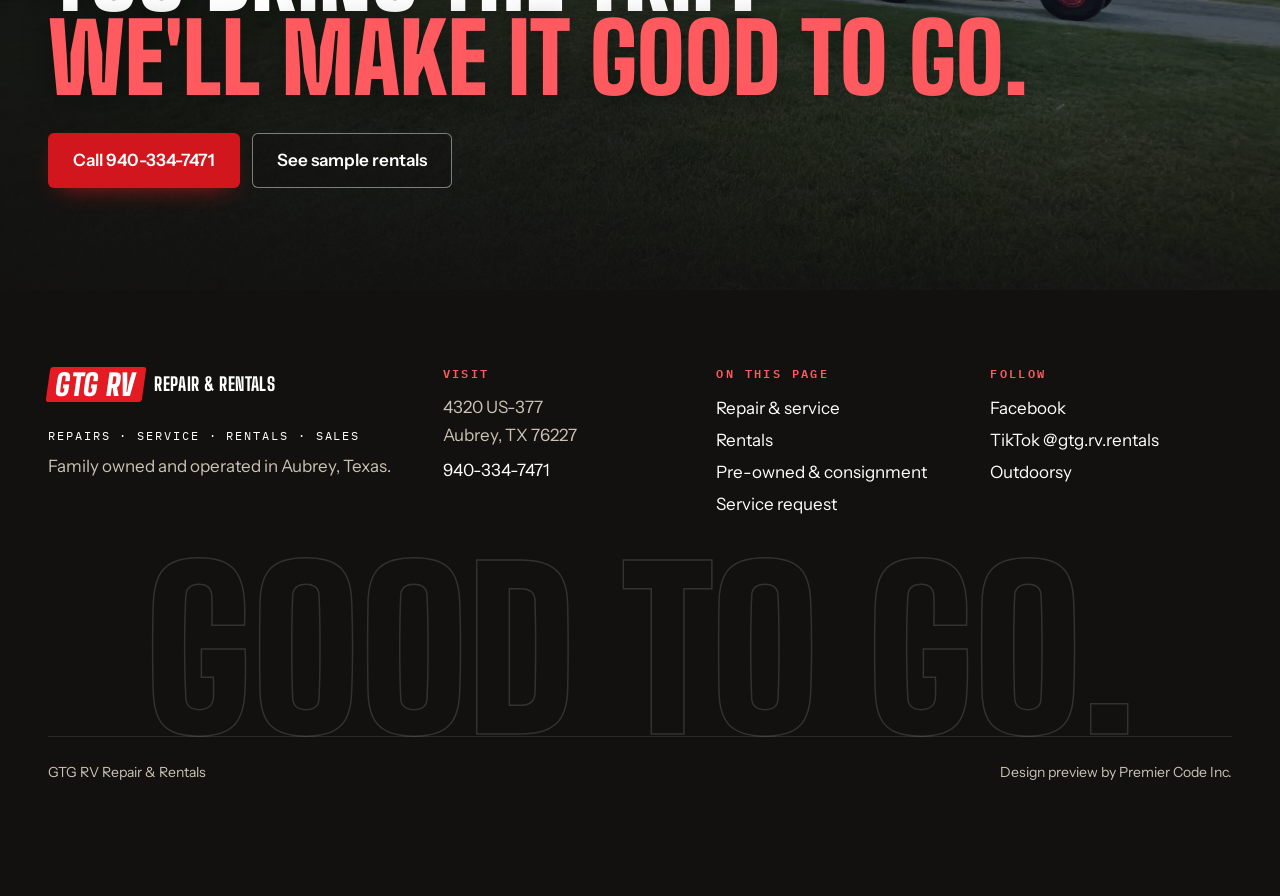
==== commit 42a61855: "Apply design review round 1 and fact-check fixes to all three options - Correct the Sprinter card to" ====
--- a/option-a/index.html
+++ b/option-a/index.html
@@ -77,14 +77,14 @@
 
         <div class="tag tag--hero" aria-hidden="true">
           <span class="tag__hole"></span>
-          <p class="tag__dept">GTG RV · Work order</p>
-          <p class="tag__title">Pre-trip inspection</p>
+          <p class="tag__dept">GTG RV · Shop services</p>
+          <p class="tag__title">What we service</p>
           <ul class="tag__list">
-            <li><span class="box"></span>Wheel bearings packed</li>
-            <li><span class="box"></span>Roof sealed</li>
-            <li><span class="box"></span>A/C &amp; furnace</li>
-            <li><span class="box"></span>Generator serviced</li>
-            <li><span class="box"></span>Slides &amp; levelers</li>
+            <li><span class="box"></span>Wheel bearing pack</li>
+            <li><span class="box"></span>Roof sealing &amp; coating</li>
+            <li><span class="box"></span>A/C &amp; furnace repair</li>
+            <li><span class="box"></span>Onan generators</li>
+            <li><span class="box"></span>Slide-outs &amp; leveling jacks</li>
           </ul>
           <p class="tag__stamp">Good to go</p>
         </div>
@@ -134,7 +134,7 @@
             <div class="card__body">
               <p class="eyebrow eyebrow--dark">In the shop</p>
               <h3 class="card__title">On-site repair center</h3>
-              <p>Full service bays in Aubrey for preventative maintenance, wheel bearing packs, A/C, furnaces, water heaters, plumbing, electrical and more.</p>
+              <p>Service bays in Aubrey for preventative maintenance, wheel bearing packs, A/C, furnaces, water heaters, plumbing, electrical and more.</p>
               <a class="text-link" href="#request">Schedule a repair <span aria-hidden="true">→</span></a>
             </div>
           </article>
@@ -206,10 +206,6 @@
                 <!-- PLACEHOLDER: confirm started renting in 2019 with the owners' own Super C -->
                 <span class="facts__v">We started renting with our own Super C motorhome.</span>
               </li>
-              <li>
-                <span class="facts__k">After you book</span>
-                <span class="facts__v">A welcome letter, instructions and video links showing how to use your RV.</span>
-              </li>
             </ul>
             <a class="rating" href="https://www.outdoorsy.com/pro/957897" rel="noopener" target="_blank">
               <span class="rating__score">4.9</span>
@@ -227,17 +223,17 @@
             </figure>
             <div class="tag tag--fleet">
               <span class="tag__hole" aria-hidden="true"></span>
-              <p class="tag__dept">Work order · Rental fleet</p>
-              <p class="tag__title">Shop service menu</p>
+              <p class="tag__dept">Rental work order</p>
+              <p class="tag__title">In your rental</p>
               <ul class="tag__list">
-                <li><span class="box" aria-hidden="true"></span>Preventative maintenance</li>
-                <li><span class="box" aria-hidden="true"></span>Wheel bearing pack</li>
-                <li><span class="box" aria-hidden="true"></span>Roof seal &amp; coating</li>
-                <li><span class="box" aria-hidden="true"></span>Onan generator service</li>
-                <li><span class="box" aria-hidden="true"></span>Leveling jacks</li>
-                <li><span class="box" aria-hidden="true"></span>Battery check</li>
+                <li><span class="box" aria-hidden="true"></span>Welcome letter &amp; instructions</li>
+                <li><span class="box" aria-hidden="true"></span>How-to video links</li>
+                <li><span class="box" aria-hidden="true"></span>Basic kitchen kit</li>
+                <li><span class="box" aria-hidden="true"></span>Towels</li>
+                <li><span class="box" aria-hidden="true"></span>Hoses &amp; power cord</li>
+                <li><span class="box" aria-hidden="true"></span>Leveling blocks</li>
               </ul>
-              <p class="tag__foot">Serviced by the GTG on-site repair center</p>
+              <p class="tag__foot">Bedding: $45 add-on</p>
               <p class="tag__stamp" aria-hidden="true">Good to go</p>
             </div>
           </div>
@@ -282,10 +278,10 @@
                 <span class="unit__sample">Sample</span>
               </div>
               <div class="unit__body">
-                <p class="unit__type">Camper van · Mercedes Sprinter</p>
-                <h4 class="unit__name">2023 Midwest Ultimate CamperVan</h4>
-                <dl class="specs"><div><dt>Sleeps</dt><dd>3</dd></div><div><dt>Chassis</dt><dd>Sprinter</dd></div><div><dt>Drive</dt><dd>Van</dd></div></dl>
-                <p class="unit__price"><span>from</span> $348<small>/night</small></p>
+                <p class="unit__type">Passenger van · Diesel 4x4</p>
+                <h4 class="unit__name">Mercedes Sprinter Luxury Travel Van (2022)</h4>
+                <dl class="specs"><div><dt>Sleeps</dt><dd>2</dd></div><div><dt>Length</dt><dd>24 ft</dd></div><div><dt>Seats</dt><dd>9</dd></div></dl>
+                <p class="unit__price"><span>from</span> $299<small>/night</small></p>
               </div>
             </li>
             <li class="unit">
@@ -331,12 +327,12 @@
               <h4 class="more-list__title">More in the sample fleet <span class="sample-chip">Sample</span></h4>
               <ul>
                 <li><span>2021 Fleetwood Discovery LXE <em>Class A diesel · 40 ft · sleeps 6</em></span><b>from $529</b></li>
+                <li><span>2023 Midwest Ultimate CamperVan <em>Mercedes Sprinter camper van · sleeps 3</em></span><b>from $348</b></li>
                 <li><span>2021 Georgetown GT5 <em>Class A bunkhouse · 2 full baths · sleeps 7</em></span><b>from $348</b></li>
                 <li><span>2024 Winnebago View <em>Class C diesel · 25 ft · sleeps 6</em></span><b>from $288</b></li>
                 <li><span>2023 Winnebago Vita <em>Class C diesel · 25 ft · sleeps 6</em></span><b>from $267</b></li>
                 <li><span>2021 Della Terra <em>Bunkhouse travel trailer · 37 ft · sleeps 8</em></span><b>from $140</b></li>
                 <li><span>2021 Minnie Winnie 2801BH <em>Travel trailer · 29 ft · sleeps 8</em></span><b>from $128</b></li>
-                <li><span>2022 Heartland MPG 2500BH <em>Travel trailer · 30 ft · sleeps 6</em></span><b>from $128</b></li>
                 <li><span>2023 Sunray Sunlite 16BH <em>Travel trailer · 16.5 ft · sleeps 4</em></span><b>from $89</b></li>
                 <li><span>2017 Taxa Woolly Bear <em>Tent trailer · 11.5 ft · sleeps 2</em></span><b>from $69</b></li>
               </ul>
@@ -344,6 +340,7 @@
             </div>
 
             <div class="terms">
+              <div class="terms__main">
               <p class="terms__dept">Rental terms</p>
               <h4 class="terms__title">The fine print, up front.</h4>
               <dl class="terms__grid">
@@ -355,11 +352,13 @@
                 <!-- PLACEHOLDER: confirm 150 miles/day included, $0.45/mile after -->
                 <div><dt>Miles</dt><dd>150/day, then $0.45/mi</dd></div>
               </dl>
+              </div>
+              <div class="terms__side">
               <ul class="terms__list">
-                <li><span class="ok" aria-hidden="true"></span>Included: basic kitchen kit, towels, hoses, power cord and leveling blocks. Bedding is a $45 add-on.</li>
                 <li><span class="ok" aria-hidden="true"></span>Insurance is bought at booking: comprehensive, collision and liability, $2,500 maximum deductible.</li>
                 <li><span class="ok" aria-hidden="true"></span>Towables: bring a tow vehicle with a class 3 hitch, brake controller and 7-pin. We provide the weight-distribution hitch.</li>
               </ul>
+              </div>
             </div>
           </div>
         </div>
@@ -524,7 +523,7 @@
            sizes="100vw" width="2400" height="1800" loading="lazy"
            alt="Class A motorhome and Jeep at a lakeside campground below wooded hills">
       <div class="container closer__inner">
-        <p class="eyebrow eyebrow--onDark">Lakes and state parks are a short drive away</p>
+        <p class="eyebrow eyebrow--onDark">Lakes and state parks nearby</p>
         <h2 class="closer__title" id="closer-title">You bring the trip.<br><span>We'll make it good to go.</span></h2>
         <div class="hero__actions">
           <a class="btn btn--primary" href="tel:+19403347471">Call 940-334-7471</a>
--- a/option-a/styles.css
+++ b/option-a/styles.css
@@ -85,8 +85,8 @@
   }
   .skip-link:focus { top: 1rem; }
 
-  .preview-bar { background: var(--red-btn); color: #fff; font-size: .8125rem; text-align: center; padding: .45rem var(--gutter); }
-  .preview-bar__tag { font-family: var(--f-mono); font-weight: 600; text-transform: uppercase; letter-spacing: .1em; margin-right: .35em; }
+  .preview-bar { background: var(--char-2); color: #e9e3da; border-bottom: 1px solid rgba(255,255,255,.06); font-size: .8125rem; text-align: center; padding: .45rem var(--gutter); }
+  .preview-bar__tag { color: var(--red-dark); font-family: var(--f-mono); font-weight: 600; text-transform: uppercase; letter-spacing: .1em; margin-right: .35em; }
 
   /* ---------- Header ---------- */
   .site-header {
@@ -112,7 +112,7 @@
     display: flex; flex-direction: column;
     font-family: var(--f-display); font-weight: 800; font-size: 1.15rem; line-height: 1; text-transform: uppercase; letter-spacing: .02em;
   }
-  .brand__town { font-family: var(--f-mono); font-weight: 500; font-size: .625rem; letter-spacing: .22em; color: var(--muted-dark); margin-top: .3rem; }
+  .brand__town { font-family: var(--f-mono); font-weight: 500; font-size: .6875rem; letter-spacing: .12em; color: var(--muted-dark); margin-top: .3rem; }
 
   .site-nav { grid-column: 1 / -1; order: 3; margin-inline: -.5rem; }
   .site-nav ul { list-style: none; padding: 0; display: flex; gap: .15rem; overflow-x: auto; scrollbar-width: none; }
@@ -133,7 +133,7 @@
   }
   .header-phone:hover { border-color: var(--red); background: rgba(228,27,35,.14); }
   .header-phone > span { display: flex; flex-direction: column; line-height: 1.15; }
-  .header-phone__label { display: none; font-family: var(--f-mono); font-size: .625rem; font-weight: 500; letter-spacing: .2em; text-transform: uppercase; color: var(--muted-dark); }
+  .header-phone__label { display: none; font-family: var(--f-mono); font-size: .6875rem; font-weight: 500; letter-spacing: .2em; text-transform: uppercase; color: var(--muted-dark); }
   @media (max-width: 419px) {
     .site-header .brand__rest { display: none; }
     .header-phone svg { width: 16px; }
@@ -171,7 +171,7 @@
 
   .sample-chip {
     display: inline-block; vertical-align: middle;
-    font-family: var(--f-mono); font-weight: 600; font-size: .6875rem; letter-spacing: .14em; text-transform: uppercase;
+    font-family: var(--f-mono); font-weight: 600; font-size: .6875rem; letter-spacing: .12em; text-transform: uppercase;
     color: #fff; background: var(--ink); padding: .2rem .5rem; border-radius: var(--r1);
   }
 
@@ -400,16 +400,16 @@
   .unit:hover .unit__media img { transform: scale(1.04); }
   .unit__sample {
     position: absolute; top: .75rem; left: .75rem;
-    font-family: var(--f-mono); font-weight: 600; font-size: .6875rem; letter-spacing: .14em; text-transform: uppercase;
+    font-family: var(--f-mono); font-weight: 600; font-size: .6875rem; letter-spacing: .12em; text-transform: uppercase;
     background: rgba(18,17,16,.85); color: #fff; padding: .25rem .55rem; border-radius: var(--r1);
   }
   .unit__body { padding: 1.25rem 1.35rem 1.4rem; display: flex; flex-direction: column; flex: 1; }
-  .unit__type { font-family: var(--f-mono); font-size: .6875rem; font-weight: 600; letter-spacing: .16em; text-transform: uppercase; color: var(--red-text); }
+  .unit__type { font-family: var(--f-mono); font-size: .6875rem; font-weight: 600; letter-spacing: .12em; text-transform: uppercase; color: var(--red-text); }
   .unit__name { font-family: var(--f-display); font-weight: 800; font-size: 1.65rem; line-height: 1; text-transform: uppercase; margin: .35rem 0 1rem; }
   .specs { display: grid; grid-template-columns: repeat(3, 1fr); border-block: 1px solid var(--line); margin-bottom: 1rem; }
   .specs div { padding: .6rem 0 .6rem .7rem; border-left: 1px solid var(--line); }
   .specs div:first-child { border-left: 0; padding-left: 0; }
-  .specs dt { font-family: var(--f-mono); font-size: .625rem; font-weight: 500; letter-spacing: .14em; text-transform: uppercase; color: var(--muted); }
+  .specs dt { font-family: var(--f-mono); font-size: .6875rem; font-weight: 500; letter-spacing: .12em; text-transform: uppercase; color: var(--muted); }
   .specs dd { font-weight: 600; font-size: .9375rem; }
   .unit__price { margin-top: auto; font-family: var(--f-display); font-weight: 800; font-size: 2rem; line-height: 1; }
   .unit__price span { font-family: var(--f-body); font-weight: 500; font-size: .875rem; color: var(--muted); margin-right: .2rem; }
@@ -436,7 +436,7 @@
   .terms__grid div { padding: .7rem 0; border-bottom: 1px solid var(--line); }
   .terms__grid div:nth-child(odd) { padding-right: .75rem; border-right: 1px solid var(--line); }
   .terms__grid div:nth-child(even) { padding-left: .9rem; }
-  .terms__grid dt { font-family: var(--f-mono); font-size: .625rem; font-weight: 500; letter-spacing: .14em; text-transform: uppercase; color: var(--muted); }
+  .terms__grid dt { font-family: var(--f-mono); font-size: .6875rem; font-weight: 500; letter-spacing: .12em; text-transform: uppercase; color: var(--muted); }
   .terms__grid dd { font-weight: 600; }
   .terms__list { display: grid; gap: .75rem; font-size: .9375rem; color: #3a352f; }
   .terms__list li { display: grid; grid-template-columns: auto 1fr; gap: .7rem; align-items: start; }
@@ -456,7 +456,7 @@
     background: var(--red-btn); color: #fff; font-family: var(--f-display); font-weight: 900; font-size: 1.9rem; line-height: .85;
     transform: rotate(-10deg); box-shadow: 0 0 0 4px rgba(255,255,255,.9), 0 14px 30px -10px rgba(0,0,0,.6);
   }
-  .pdi-stamp span { font-family: var(--f-mono); font-size: .625rem; font-weight: 600; letter-spacing: .2em; text-transform: uppercase; }
+  .pdi-stamp span { font-family: var(--f-mono); font-size: .6875rem; font-weight: 600; letter-spacing: .2em; text-transform: uppercase; }
   .sales__body { padding: clamp(1.5rem, 3vw, 2.25rem); }
   .checks { display: grid; gap: .5rem; margin: 1rem 0 1.75rem; }
   .checks li { display: flex; gap: .65rem; align-items: baseline; font-weight: 500; }
@@ -481,7 +481,7 @@
   .visit__photo img { width: 100%; aspect-ratio: 16 / 10; object-fit: cover; object-position: 50% 60%; }
   .contact-list { display: grid; gap: 0; border-top: 1px solid var(--line); }
   .contact-list div { display: grid; grid-template-columns: 6.5rem 1fr; gap: 1rem; padding: .9rem 0; border-bottom: 1px solid var(--line); }
-  .contact-list dt { font-family: var(--f-mono); font-size: .6875rem; font-weight: 600; letter-spacing: .16em; text-transform: uppercase; color: var(--muted); padding-top: .25rem; }
+  .contact-list dt { font-family: var(--f-mono); font-size: .6875rem; font-weight: 600; letter-spacing: .12em; text-transform: uppercase; color: var(--muted); padding-top: .25rem; }
   .contact-list dd { font-weight: 600; }
   .contact-list a { color: var(--red-text); text-decoration: none; font-family: var(--f-display); font-weight: 800; font-size: 1.6rem; line-height: 1; }
   .contact-list a:hover { text-decoration: underline; }
@@ -499,7 +499,7 @@
   .field-row { display: grid; gap: 0 1rem; }
   @media (min-width: 560px) { .field-row { grid-template-columns: 1fr 1fr; } }
   .field { display: grid; gap: .35rem; margin-bottom: 1.1rem; }
-  .field label, .need legend { font-family: var(--f-mono); font-size: .6875rem; font-weight: 600; letter-spacing: .16em; text-transform: uppercase; color: #4a443c; }
+  .field label, .need legend { font-family: var(--f-mono); font-size: .6875rem; font-weight: 600; letter-spacing: .12em; text-transform: uppercase; color: #4a443c; }
   .field input, .field textarea {
     width: 100%; min-height: 3rem; padding: .7rem .85rem; background: #fff;
     border: 1.5px solid #b9af9f; border-radius: var(--r2); font-size: 1rem;
@@ -614,7 +614,7 @@
   @media (max-width: 599px) {
     .tag--hero { display: none; }
     .hero__media img { object-position: 70% 30%; }
-    .hero__media::after { background: linear-gradient(180deg, rgba(18,17,16,.45) 0%, rgba(18,17,16,.78) 45%, rgba(18,17,16,.95) 100%); }
+    .hero__media::after { background: linear-gradient(180deg, rgba(18,17,16,.15) 0%, rgba(18,17,16,.55) 40%, rgba(18,17,16,.92) 75%); }
     .eyebrow--rule { letter-spacing: .12em; font-size: .6875rem; gap: .6rem; }
     .eyebrow--rule::before { width: 1.25rem; }
     .hero__actions .btn { padding-inline: 1.15rem; }
@@ -643,3 +643,30 @@
 @layer components {
   .inventory__head { line-height: 1.4; }
 }
+
+/* ---------- Round 2 (review) ---------- */
+@layer components {
+  @media (max-width: 599px) {
+    .hero__title { text-shadow: 0 2px 18px rgba(0,0,0,.55); }
+    .hero__lede, .hero .eyebrow { text-shadow: 0 1px 10px rgba(0,0,0,.7); }
+  }
+  @media (min-width: 1600px) {
+    .hero__media { left: 0; }
+    .hero__media img { object-position: 70% 40%; }
+    .hero__media::after {
+      background:
+        linear-gradient(90deg, var(--ink) 0, rgba(18,17,16,.85) calc(50% - 25rem), rgba(18,17,16,.15) 62%, transparent 80%),
+        linear-gradient(0deg, rgba(18,17,16,.75) 0%, rgba(18,17,16,0) 35%);
+    }
+  }
+  .terms__side { margin-top: .25rem; }
+  @media (min-width: 1000px) {
+    .fleet__more { grid-template-columns: 1fr; align-items: stretch; }
+    .more-list ul { display: grid; grid-template-columns: repeat(3, 1fr); column-gap: 2.5rem; }
+    .terms { display: grid; grid-template-columns: 1.2fr 1fr; column-gap: clamp(2rem, 4vw, 4rem); align-items: end; }
+    .terms__grid { grid-template-columns: repeat(3, 1fr); margin-bottom: 0; }
+    .terms__grid div, .terms__grid div:nth-child(odd), .terms__grid div:nth-child(even) { padding: .7rem .9rem; border-right: 1px solid var(--line); }
+    .terms__grid div:nth-child(3n+1) { padding-left: 0; }
+    .terms__grid div:nth-child(3n) { border-right: 0; }
+  }
+}
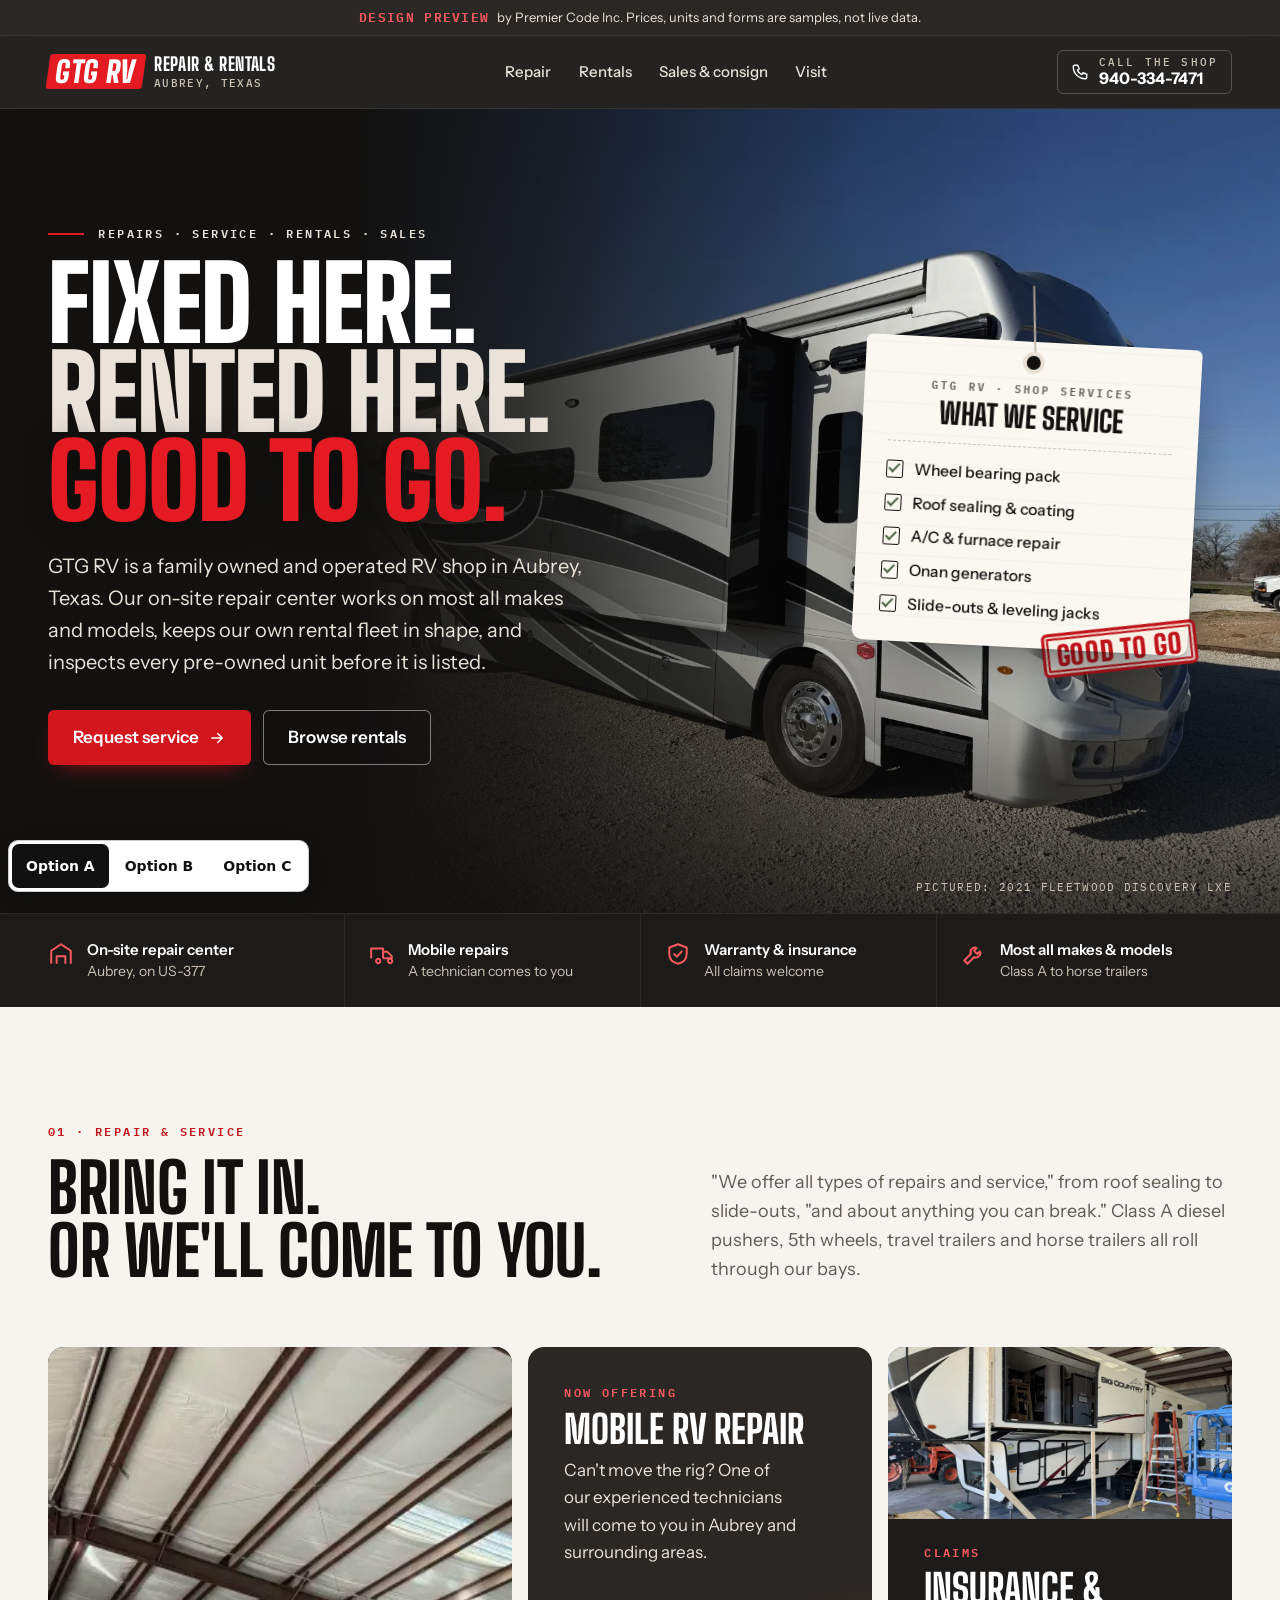
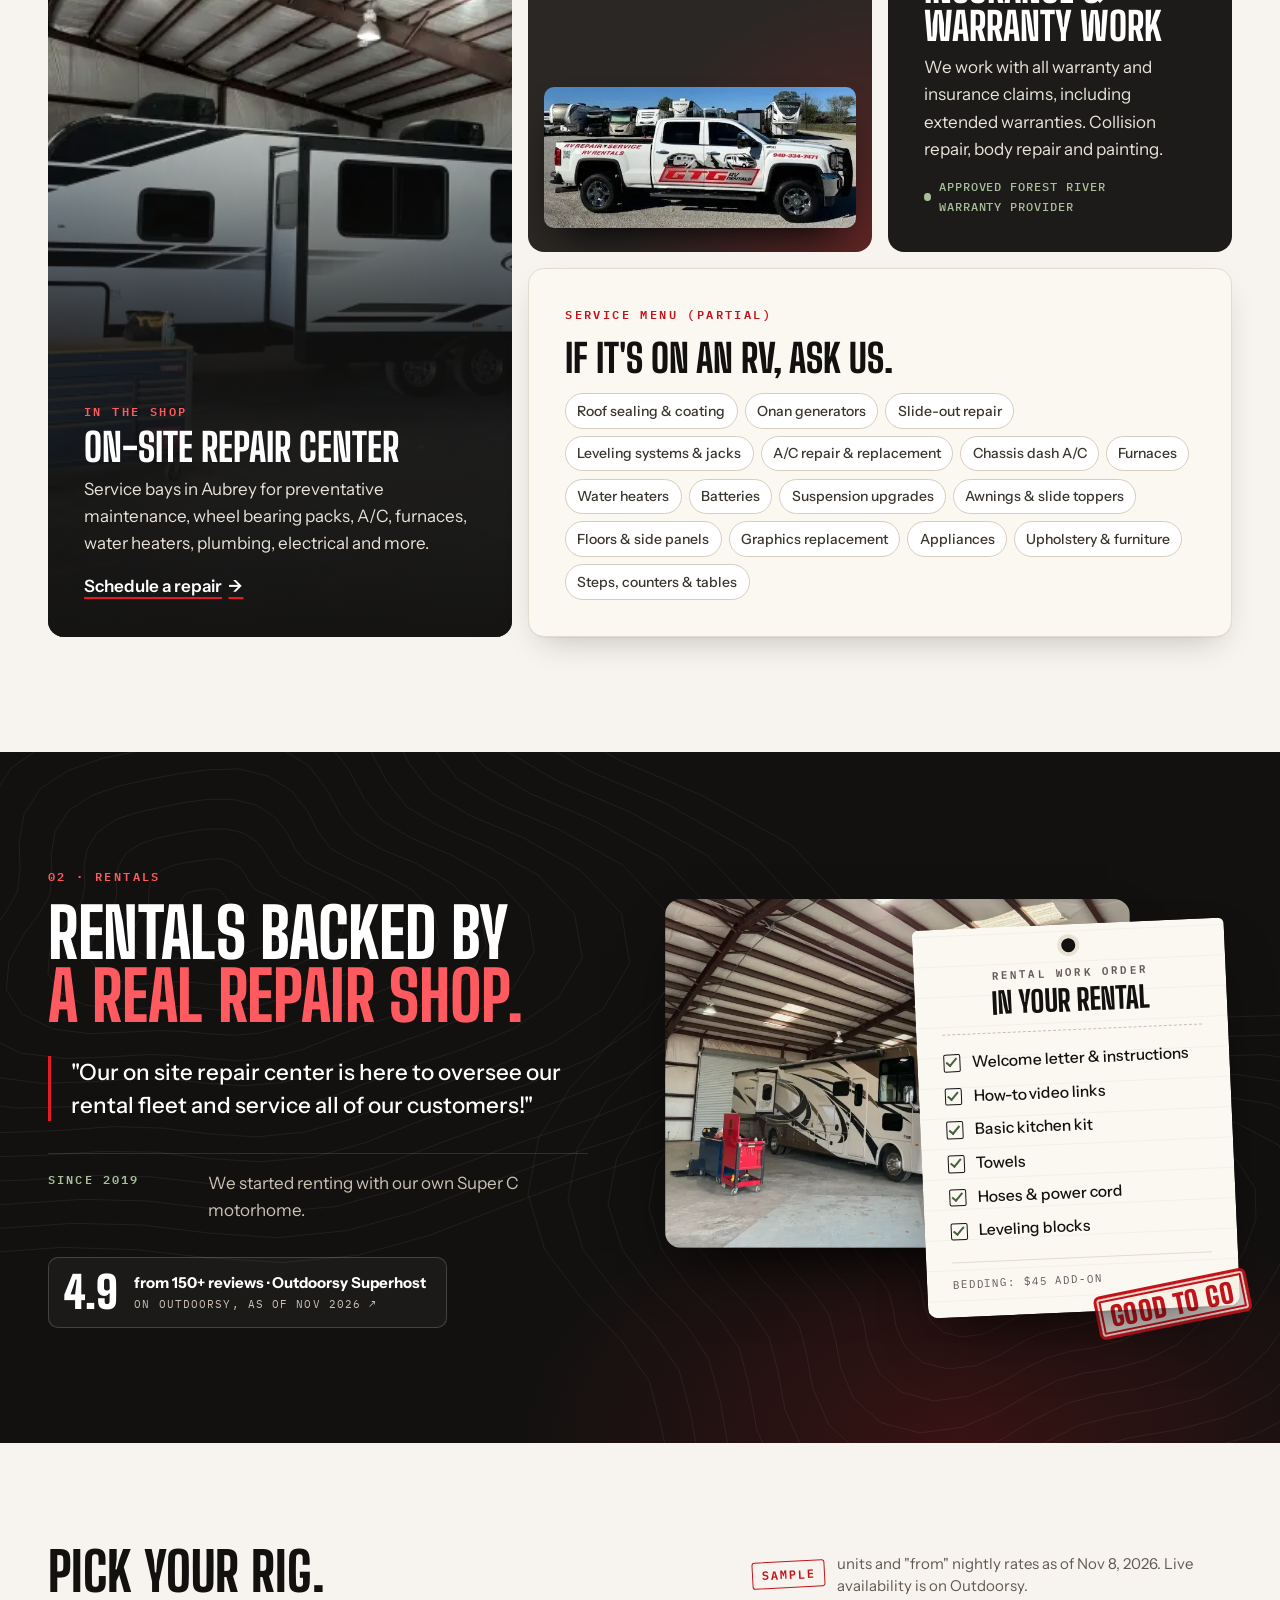
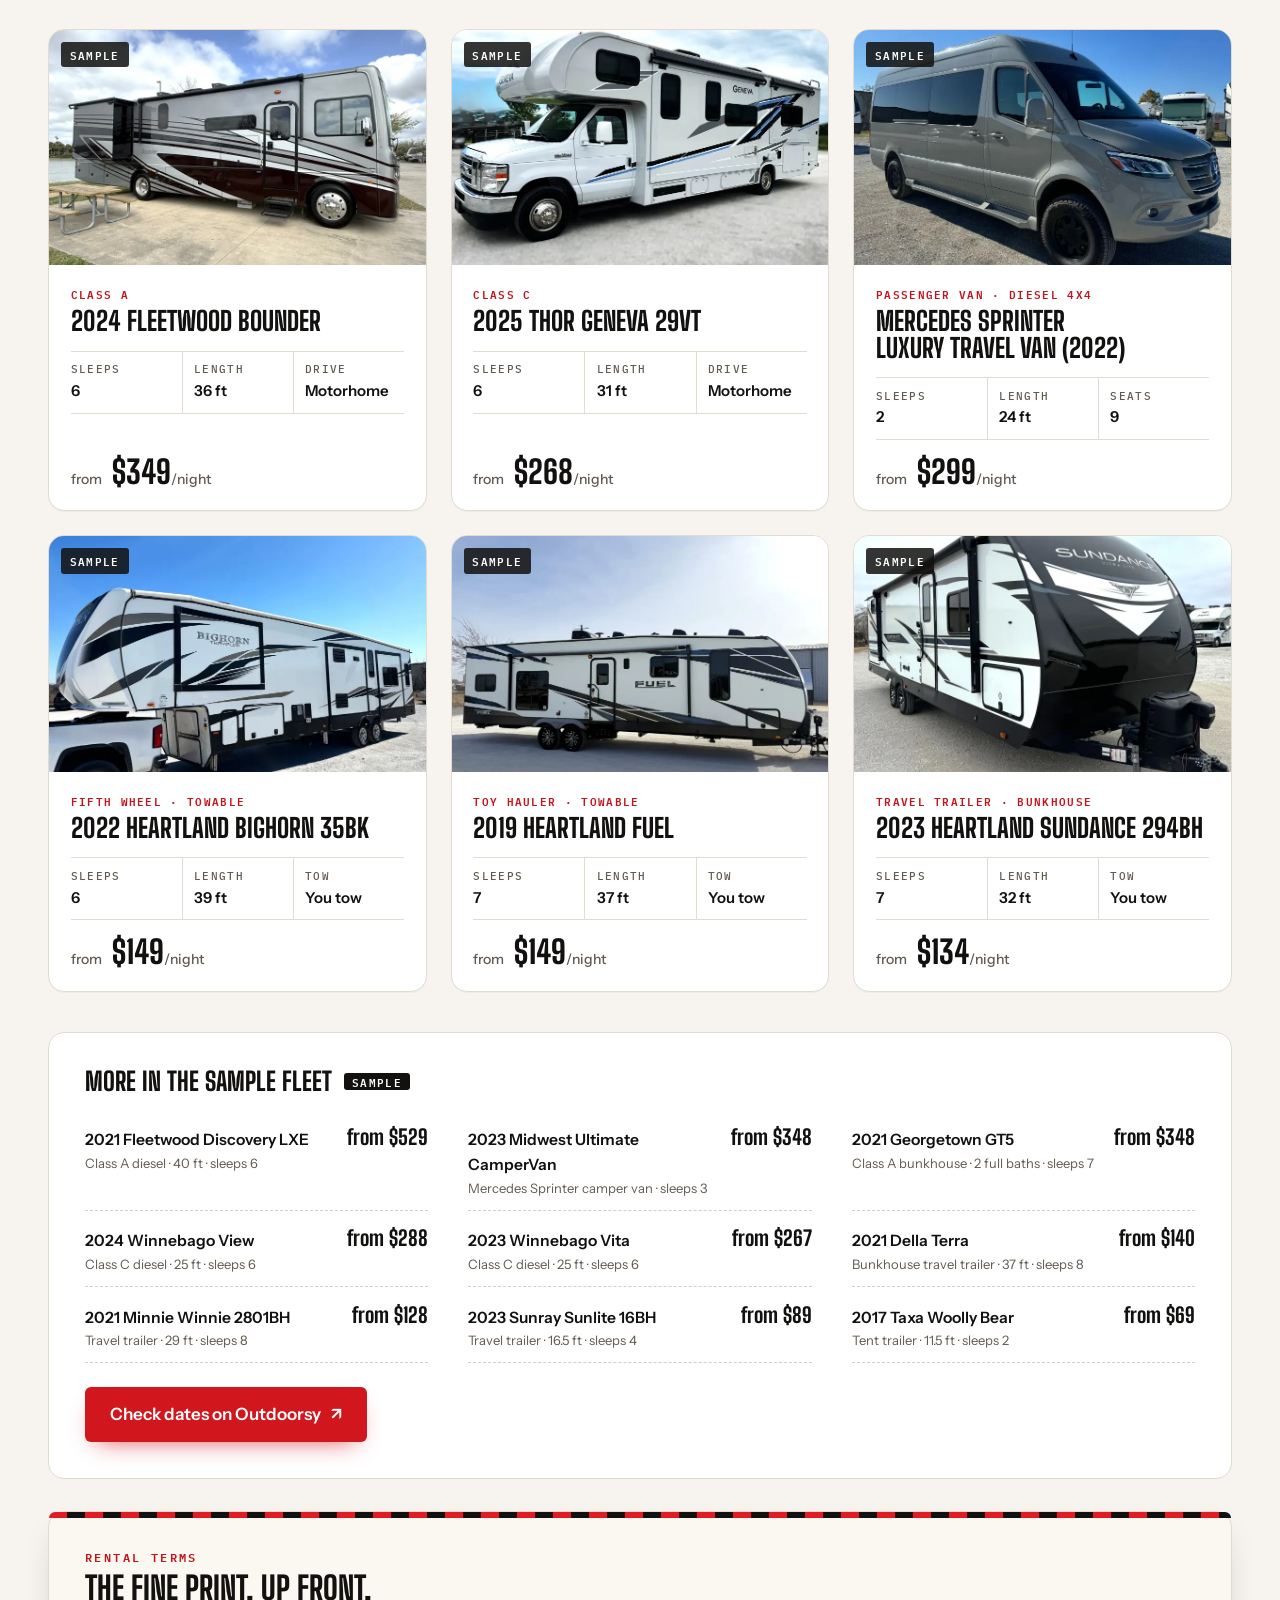
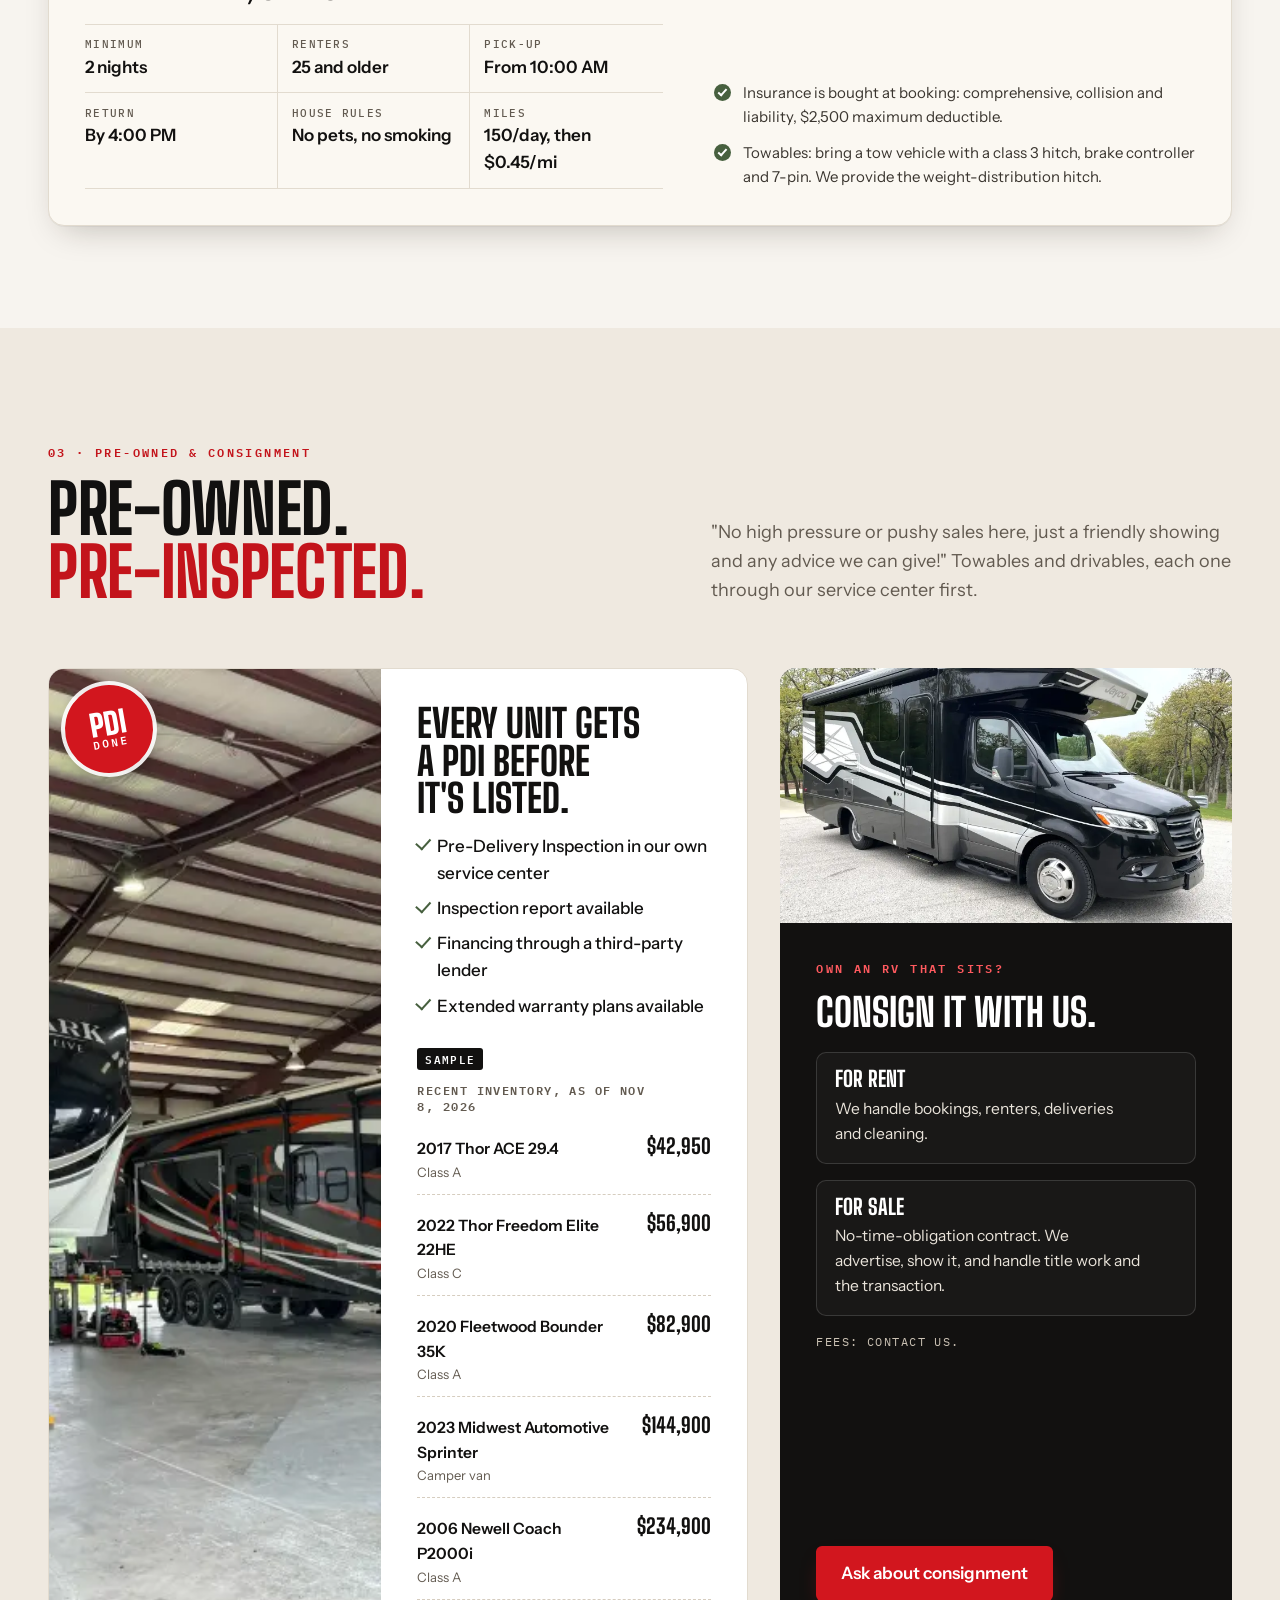
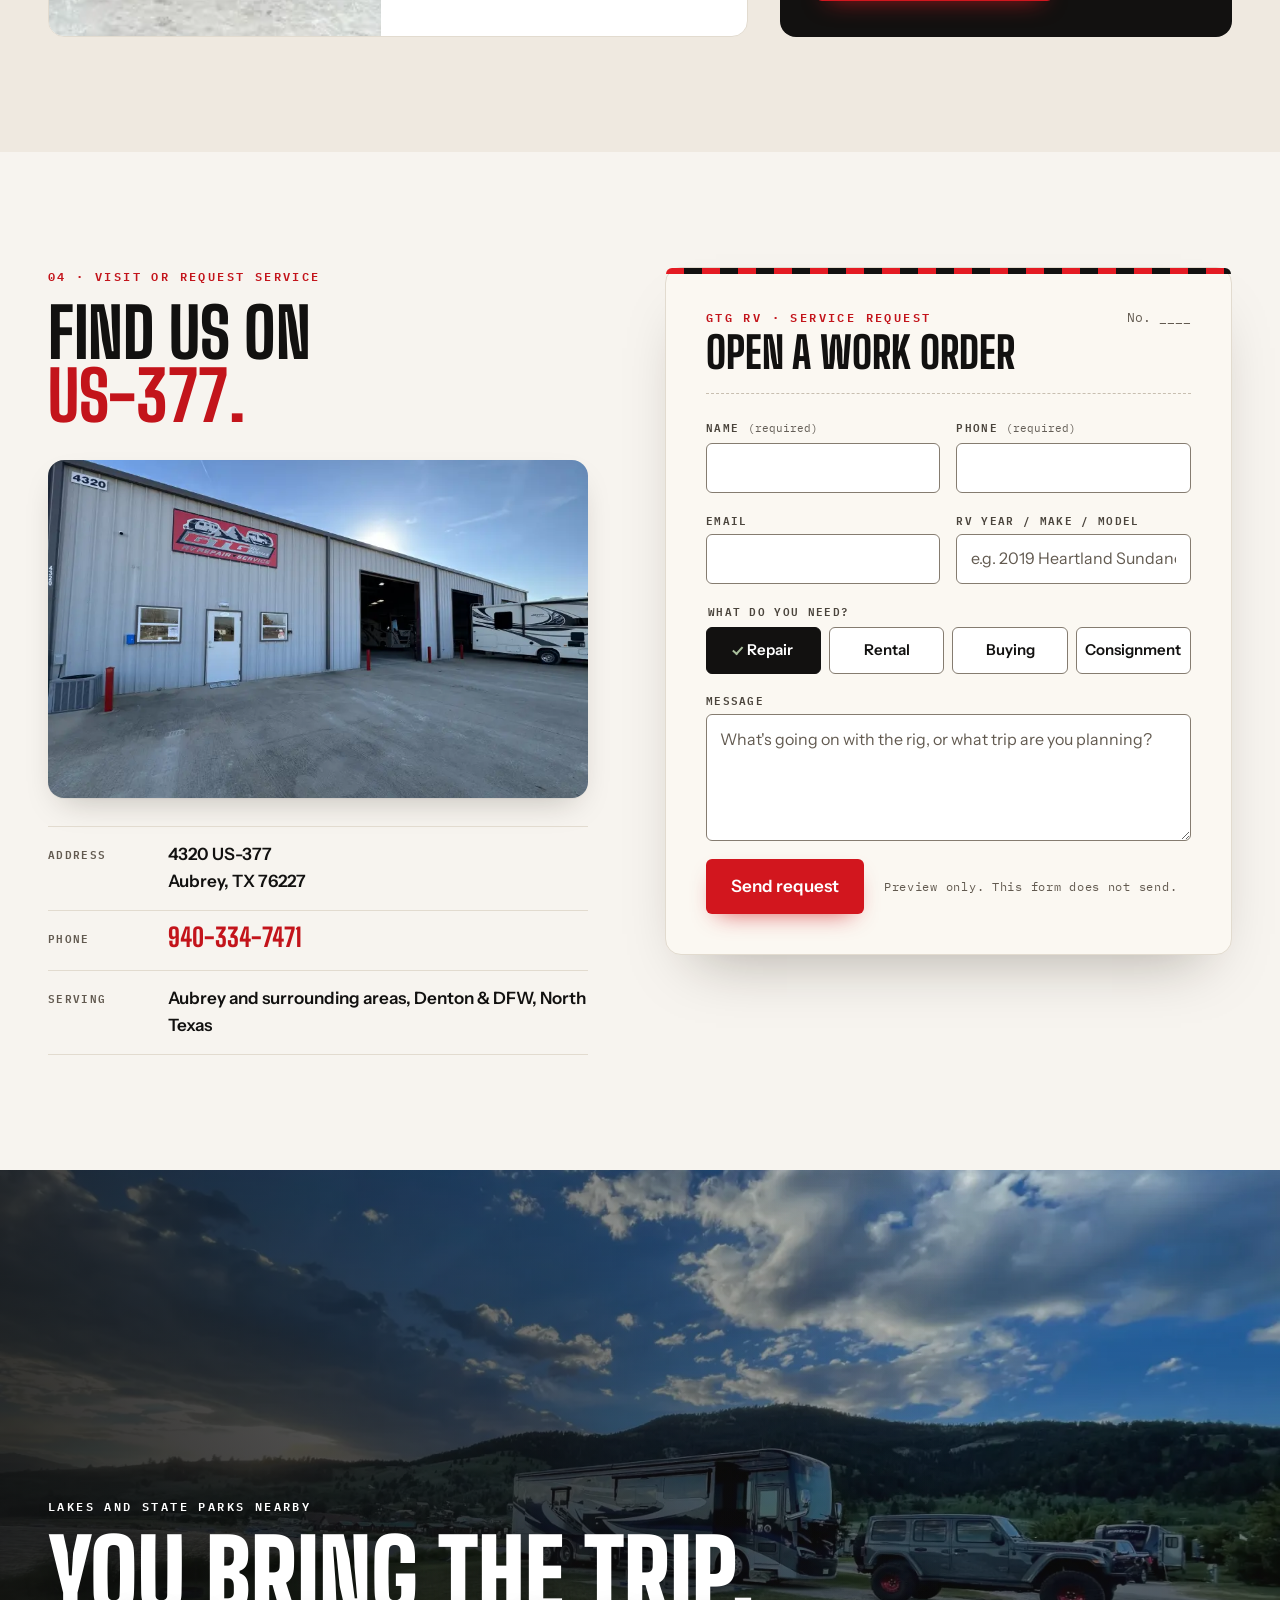
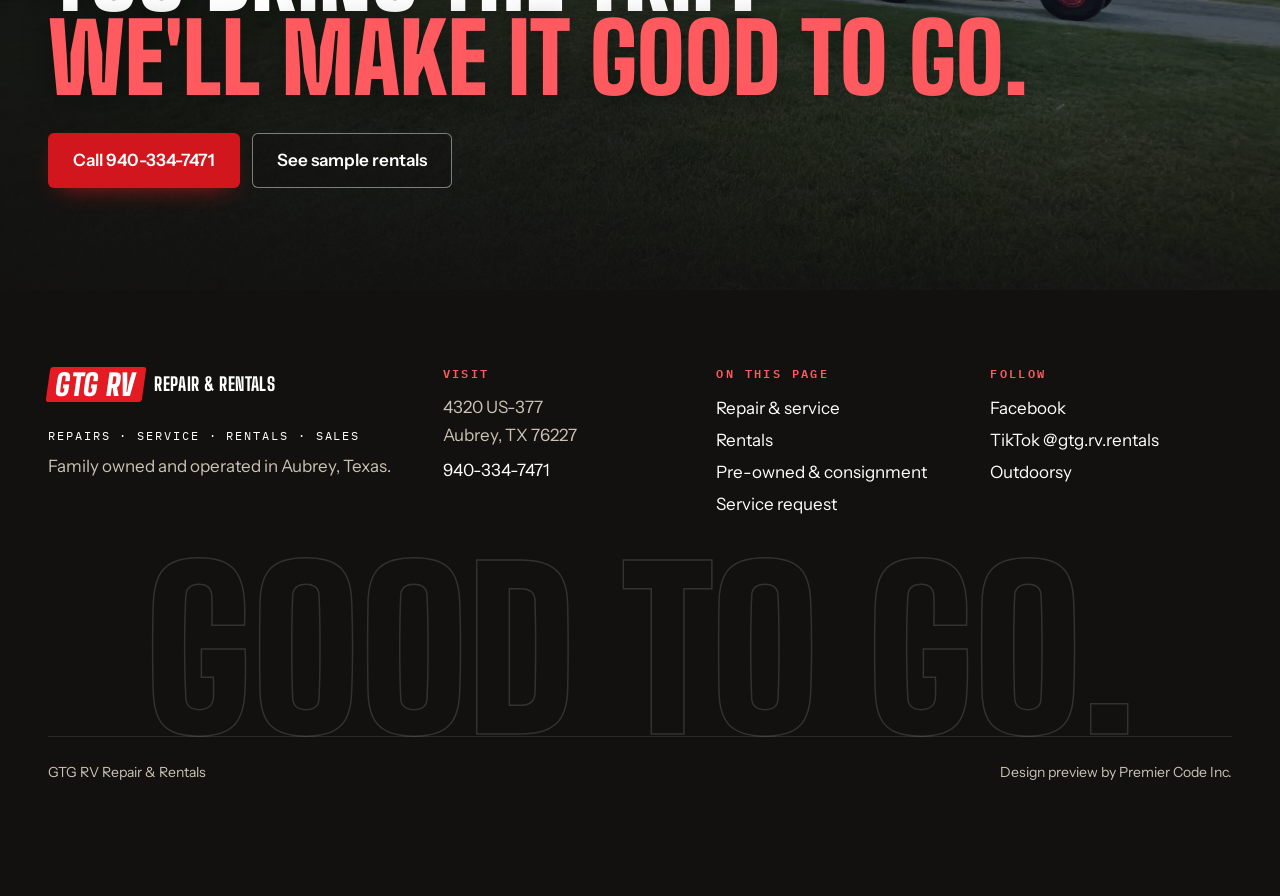
==== commit 63926ab1: "Apply design review round 2 and WCAG 2.2 AA fixes to all three options - Option A: align tag checkbo" ====
--- a/option-a/index.html
+++ b/option-a/index.html
@@ -210,7 +210,7 @@
             <a class="rating" href="https://www.outdoorsy.com/pro/957897" rel="noopener" target="_blank">
               <span class="rating__score">4.9</span>
               <span class="rating__text"><strong>from 150+ reviews · Outdoorsy Superhost</strong>
-                <span class="rating__asof">on Outdoorsy, as of Nov 2026 <span aria-hidden="true">↗</span><span class="sr-only">(opens in a new tab)</span></span></span>
+                <span class="rating__asof">on Outdoorsy, as of Nov&nbsp;2026&nbsp;<span aria-hidden="true">↗</span><span class="sr-only">(opens in a new tab)</span></span></span>
             </a>
           </div>
 
@@ -465,11 +465,11 @@
 
             <div class="field-row">
               <div class="field">
-                <label for="f-name">Name</label>
+                <label for="f-name">Name <span class="req">(required)</span></label>
                 <input id="f-name" name="name" type="text" autocomplete="name" required>
               </div>
               <div class="field">
-                <label for="f-phone">Phone</label>
+                <label for="f-phone">Phone <span class="req">(required)</span></label>
                 <input id="f-phone" name="phone" type="tel" autocomplete="tel" required>
               </div>
             </div>
--- a/option-a/styles.css
+++ b/option-a/styles.css
@@ -47,6 +47,7 @@
   }
 
   html { scroll-behavior: smooth; scroll-padding-top: 5.5rem; }
+  @media (max-width: 899px) { html { scroll-padding-top: 7.5rem; } }
   @media (min-width: 2400px) { html { font-size: 125%; } }
 
   body {
@@ -115,7 +116,7 @@
   .brand__town { font-family: var(--f-mono); font-weight: 500; font-size: .6875rem; letter-spacing: .12em; color: var(--muted-dark); margin-top: .3rem; }
 
   .site-nav { grid-column: 1 / -1; order: 3; margin-inline: -.5rem; }
-  .site-nav ul { list-style: none; padding: 0; display: flex; gap: .15rem; overflow-x: auto; scrollbar-width: none; }
+  .site-nav ul { list-style: none; padding: 0; display: flex; flex-wrap: wrap; gap: .15rem; }
   .site-nav a {
     display: inline-flex; align-items: center; min-height: 40px; padding: .25rem .6rem;
     font-size: .9375rem; font-weight: 500; text-decoration: none; color: #e9e3da; white-space: nowrap;
@@ -502,11 +503,12 @@
   .field label, .need legend { font-family: var(--f-mono); font-size: .6875rem; font-weight: 600; letter-spacing: .12em; text-transform: uppercase; color: #4a443c; }
   .field input, .field textarea {
     width: 100%; min-height: 3rem; padding: .7rem .85rem; background: #fff;
-    border: 1.5px solid #b9af9f; border-radius: var(--r2); font-size: 1rem;
+    border: 1.5px solid #857c70; border-radius: var(--r2); font-size: 1rem;
     transition: border-color .2s, box-shadow .2s;
   }
   .field textarea { resize: vertical; min-height: 7rem; }
-  .field input::placeholder, .field textarea::placeholder { color: #857c70; }
+  .req { font-weight: 400; text-transform: none; letter-spacing: 0; opacity: .85; }
+  .field input::placeholder, .field textarea::placeholder { color: var(--muted); }
   .field input:focus-visible, .field textarea:focus-visible { outline: none; border-color: var(--ink); box-shadow: 0 0 0 3px rgba(210,22,30,.35); }
 
   .need { margin-bottom: 1.1rem; }
@@ -517,7 +519,7 @@
   .need__opts input { position: absolute; opacity: 0; inset: 0; margin: 0; cursor: pointer; }
   .need__opts span {
     display: flex; align-items: center; justify-content: center; gap: .45rem; min-height: 2.9rem; padding: .5rem .5rem;
-    border: 1.5px solid #b9af9f; border-radius: var(--r2); background: #fff; font-weight: 600; font-size: .9375rem;
+    border: 1.5px solid #857c70; border-radius: var(--r2); background: #fff; font-weight: 600; font-size: .9375rem;
     transition: background-color .2s, border-color .2s, color .2s;
   }
   .need__opts input:checked + span { background: var(--ink); border-color: var(--ink); color: #fff; }
@@ -614,7 +616,7 @@
   @media (max-width: 599px) {
     .tag--hero { display: none; }
     .hero__media img { object-position: 70% 30%; }
-    .hero__media::after { background: linear-gradient(180deg, rgba(18,17,16,.15) 0%, rgba(18,17,16,.55) 40%, rgba(18,17,16,.92) 75%); }
+    .hero__media::after { background: linear-gradient(180deg, rgba(18,17,16,.45) 0%, rgba(18,17,16,.6) 40%, rgba(18,17,16,.92) 75%); }
     .eyebrow--rule { letter-spacing: .12em; font-size: .6875rem; gap: .6rem; }
     .eyebrow--rule::before { width: 1.25rem; }
     .hero__actions .btn { padding-inline: 1.15rem; }
@@ -670,3 +672,7 @@
     .terms__grid div:nth-child(3n) { border-right: 0; }
   }
 }
+@layer components {
+  .tag__list li { align-items: flex-start; }
+  .tag__list .box { margin-top: .2rem; }
+}
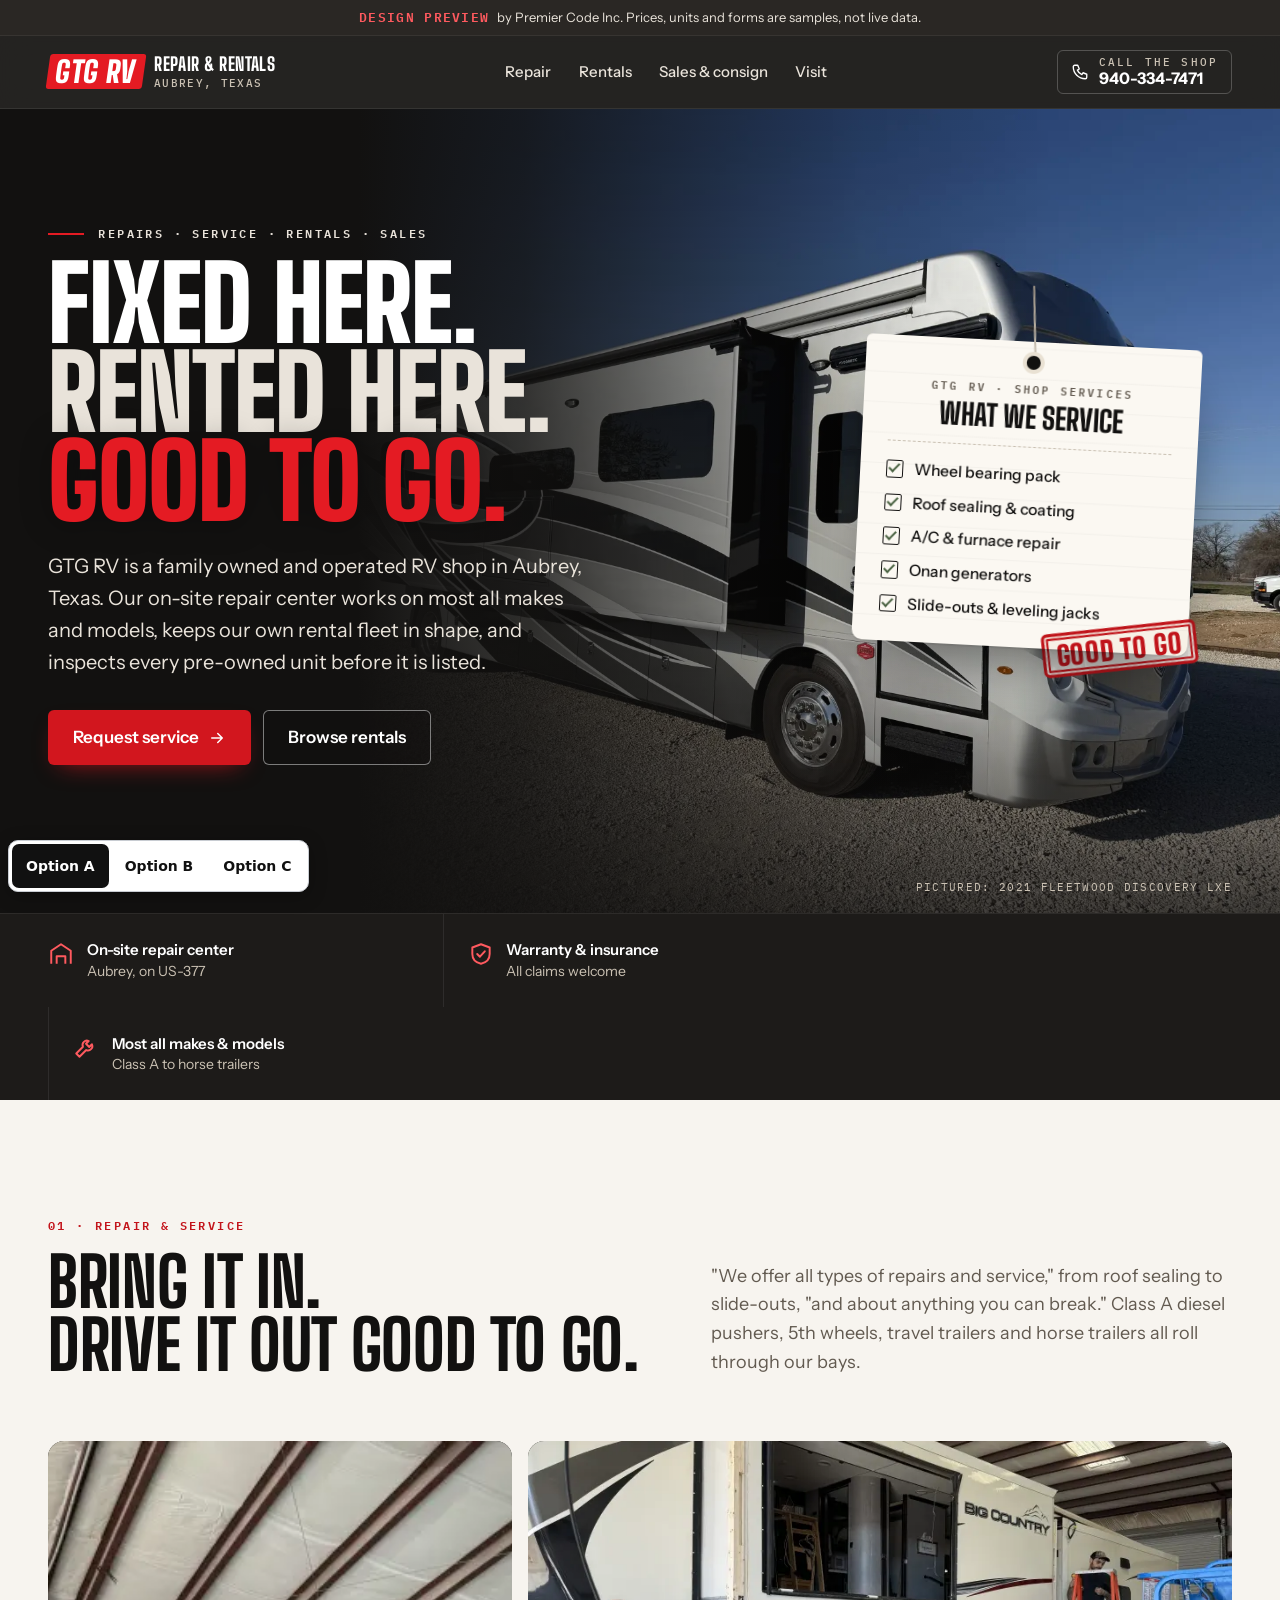
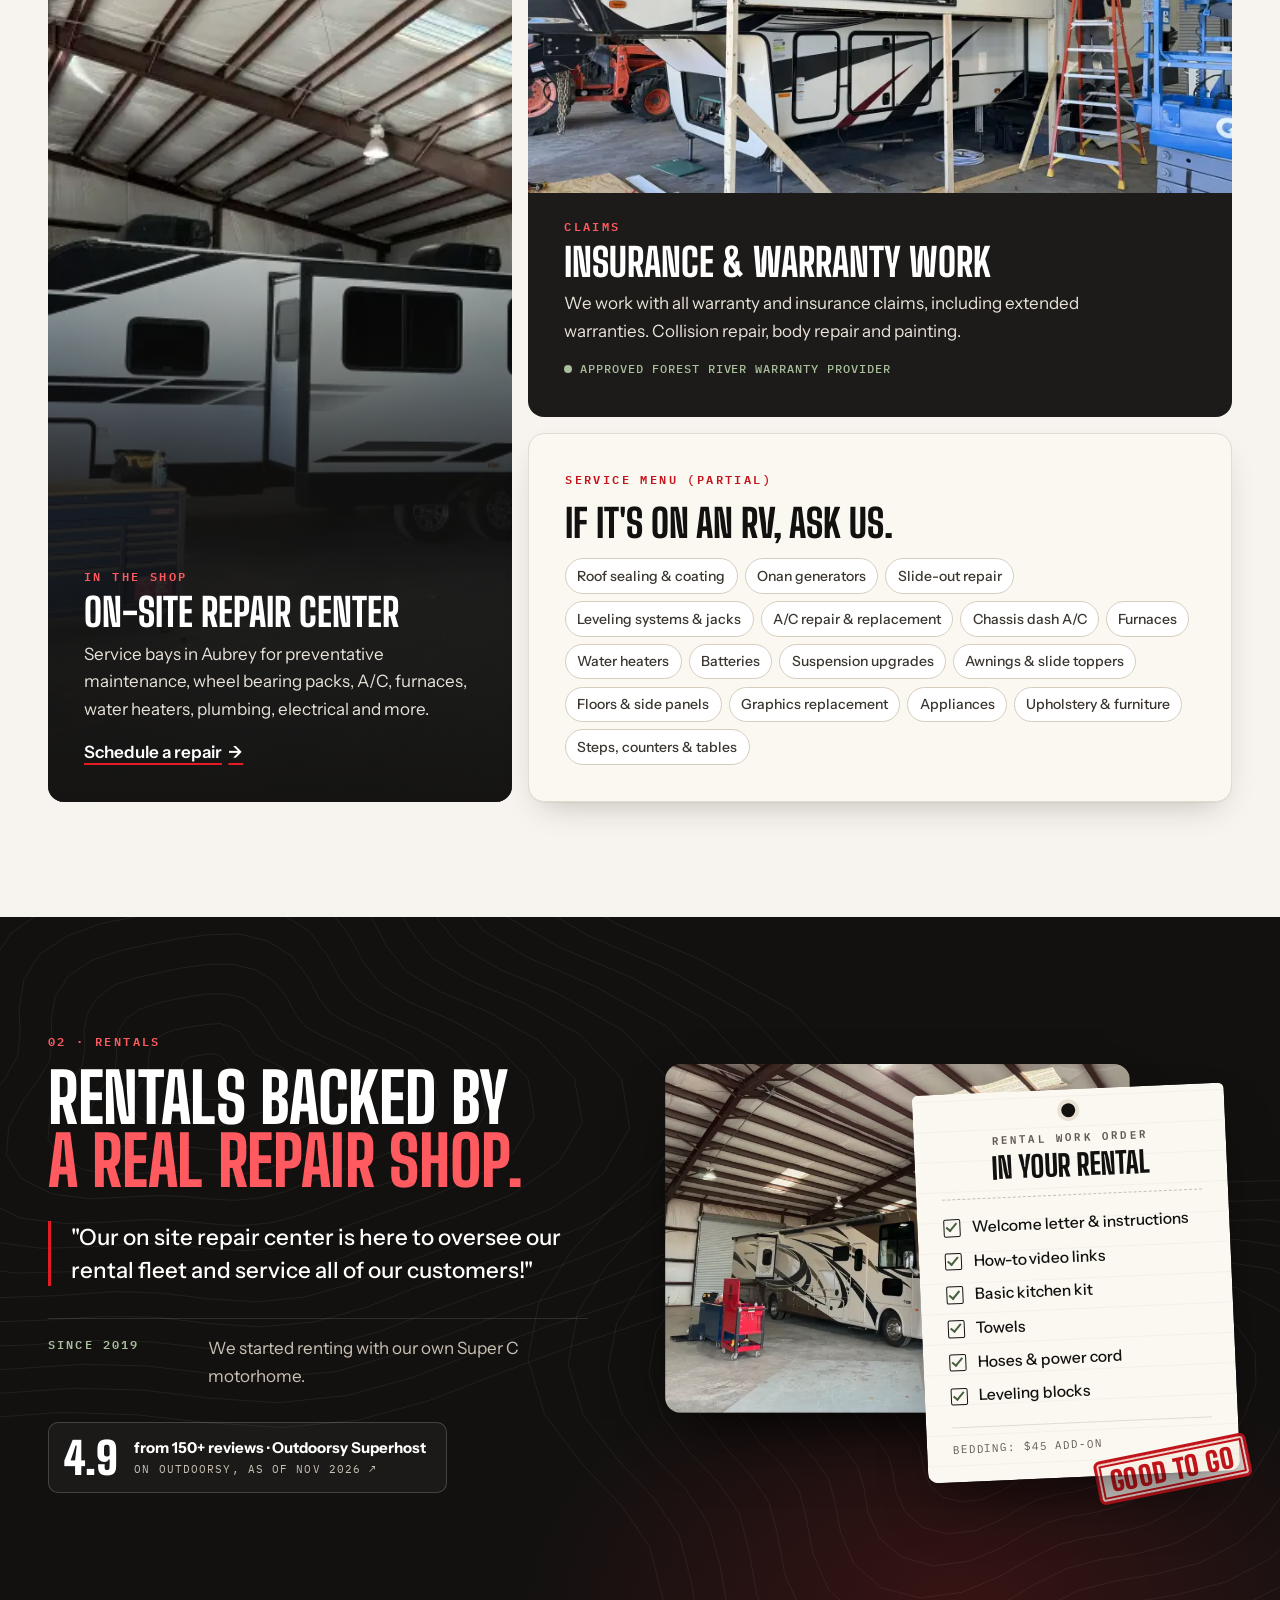
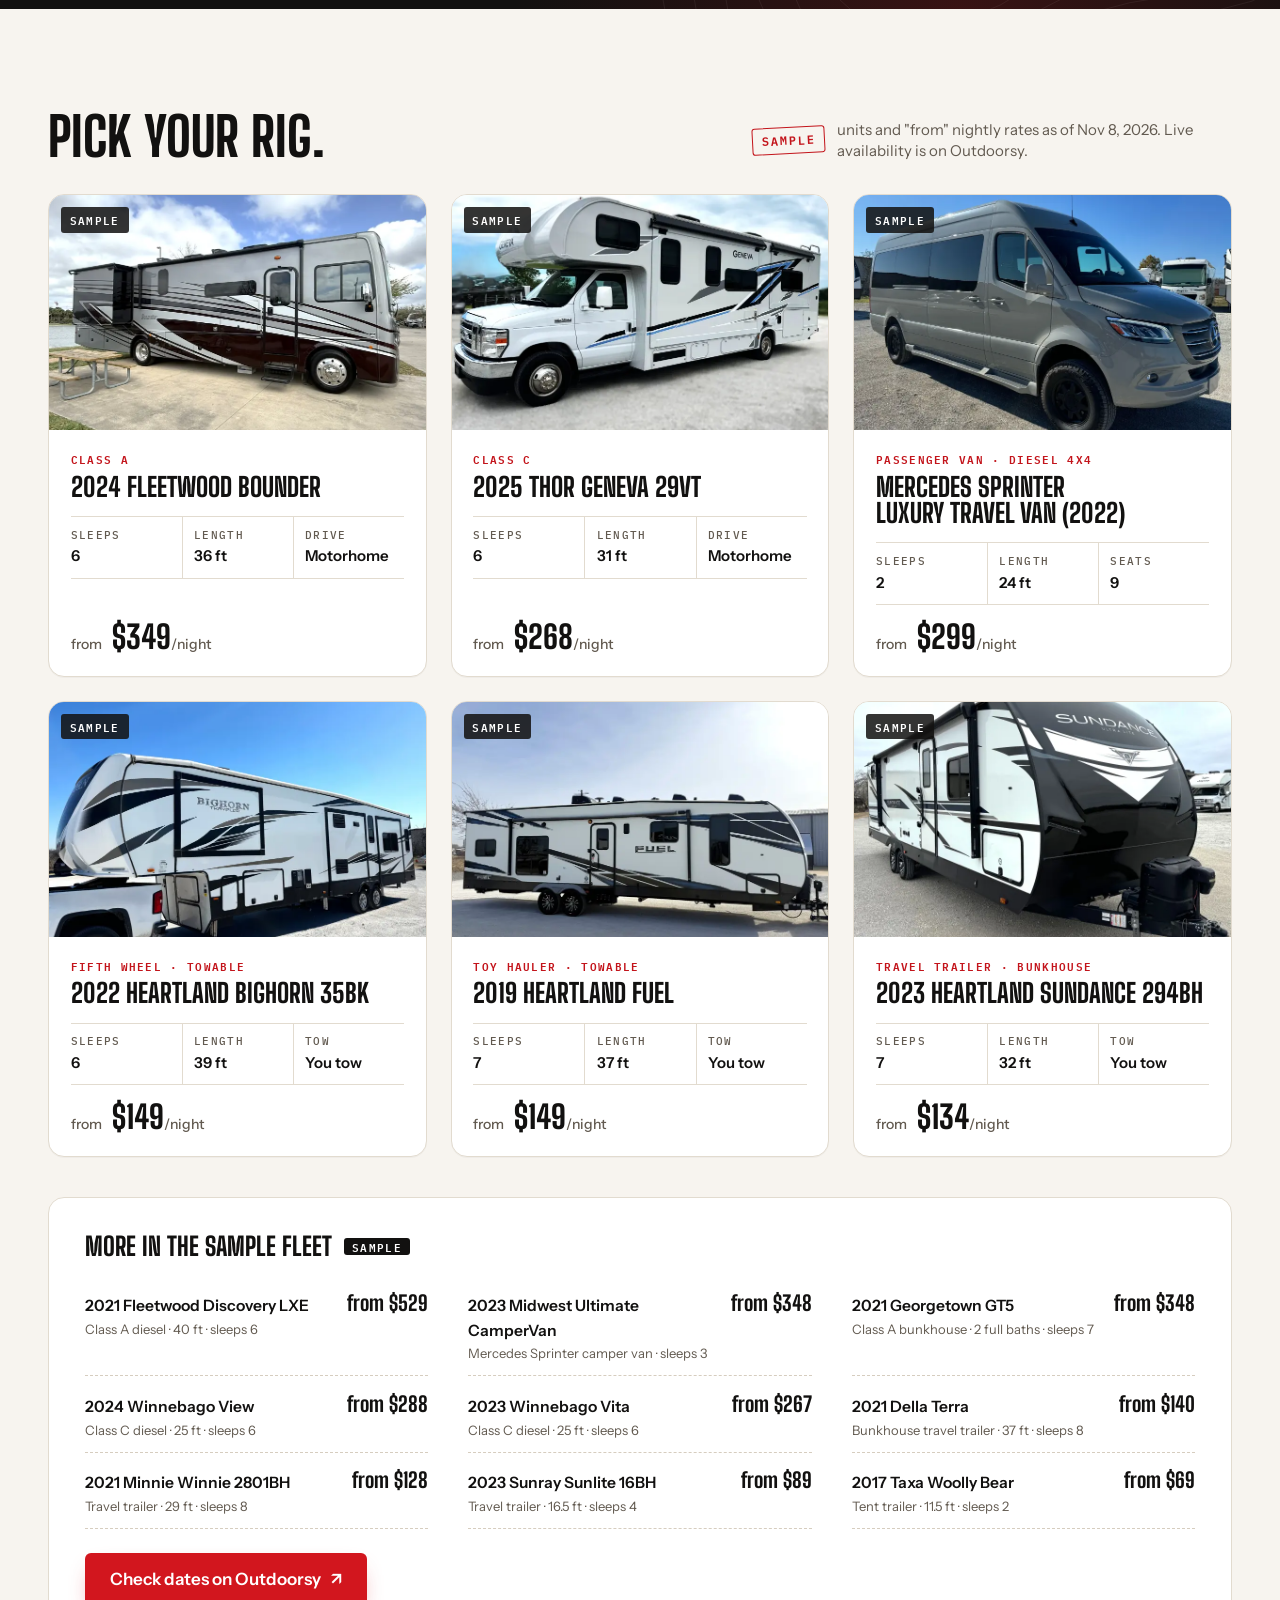
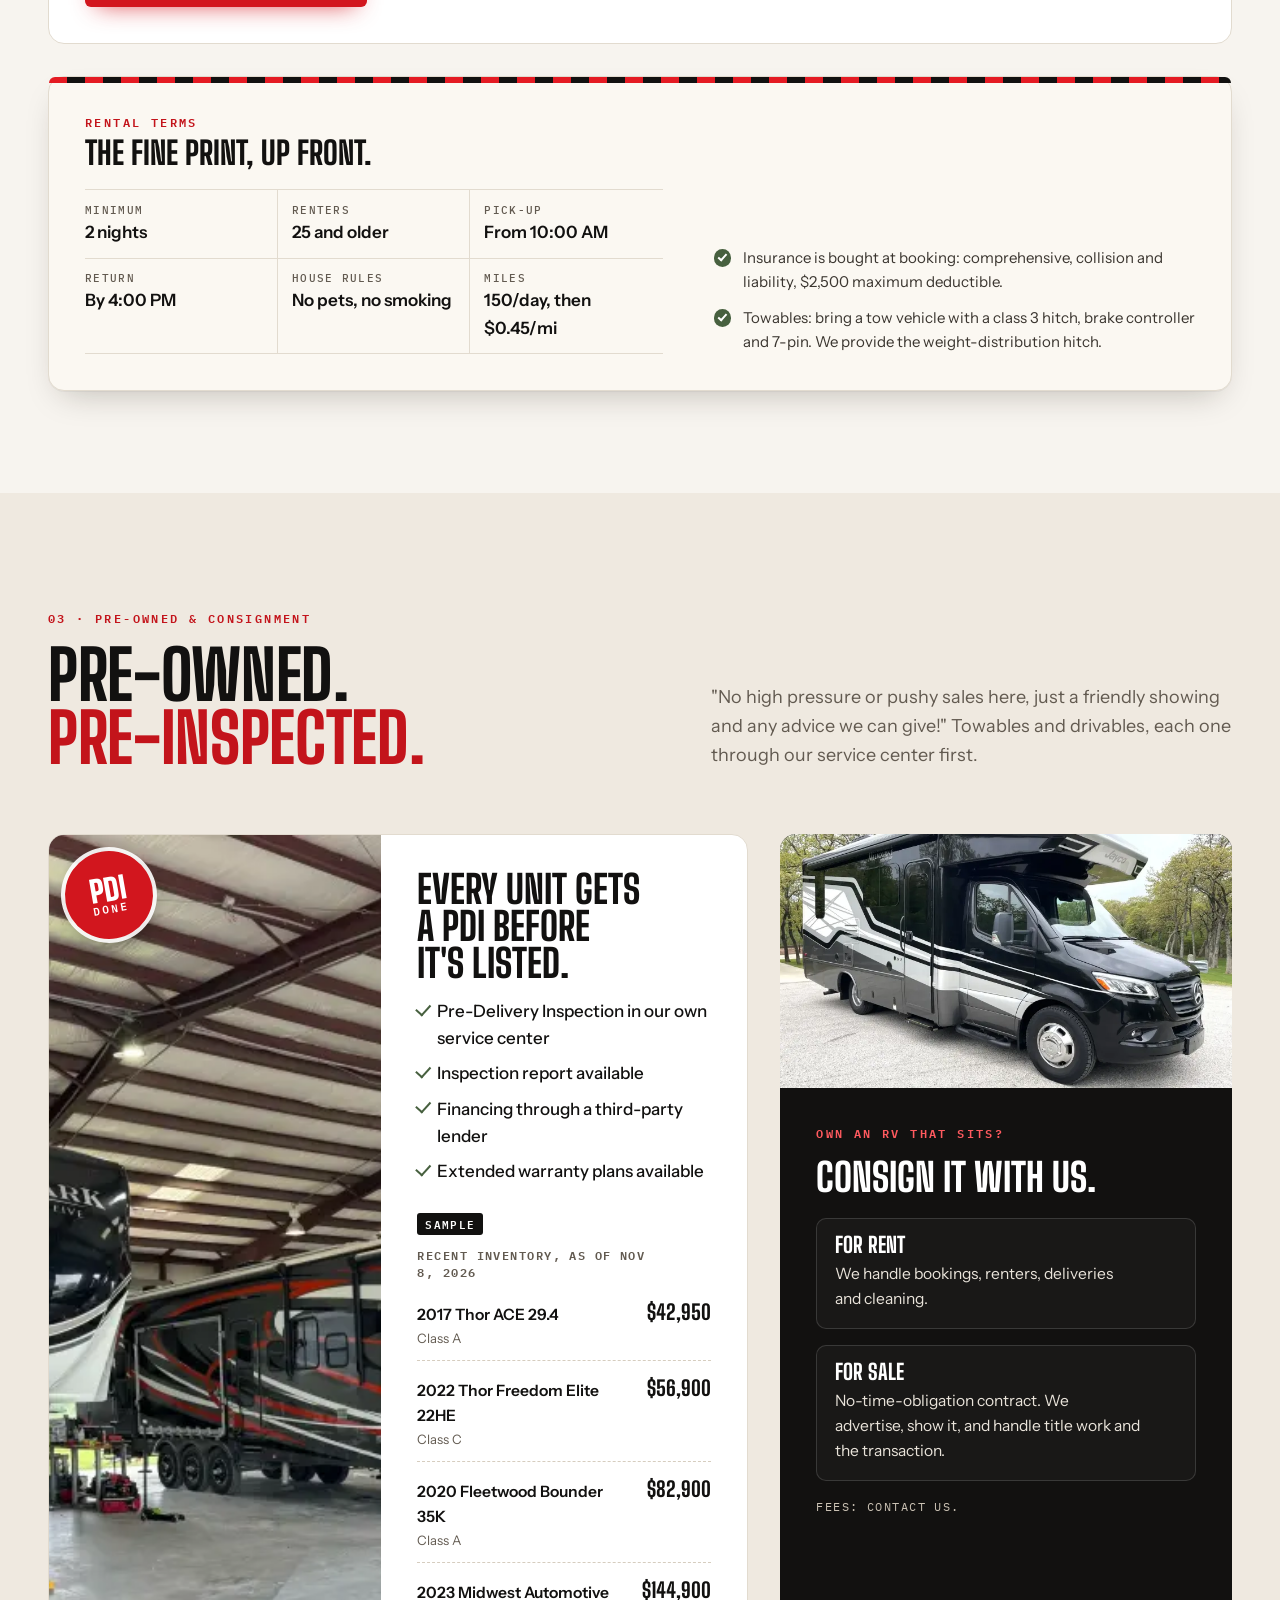
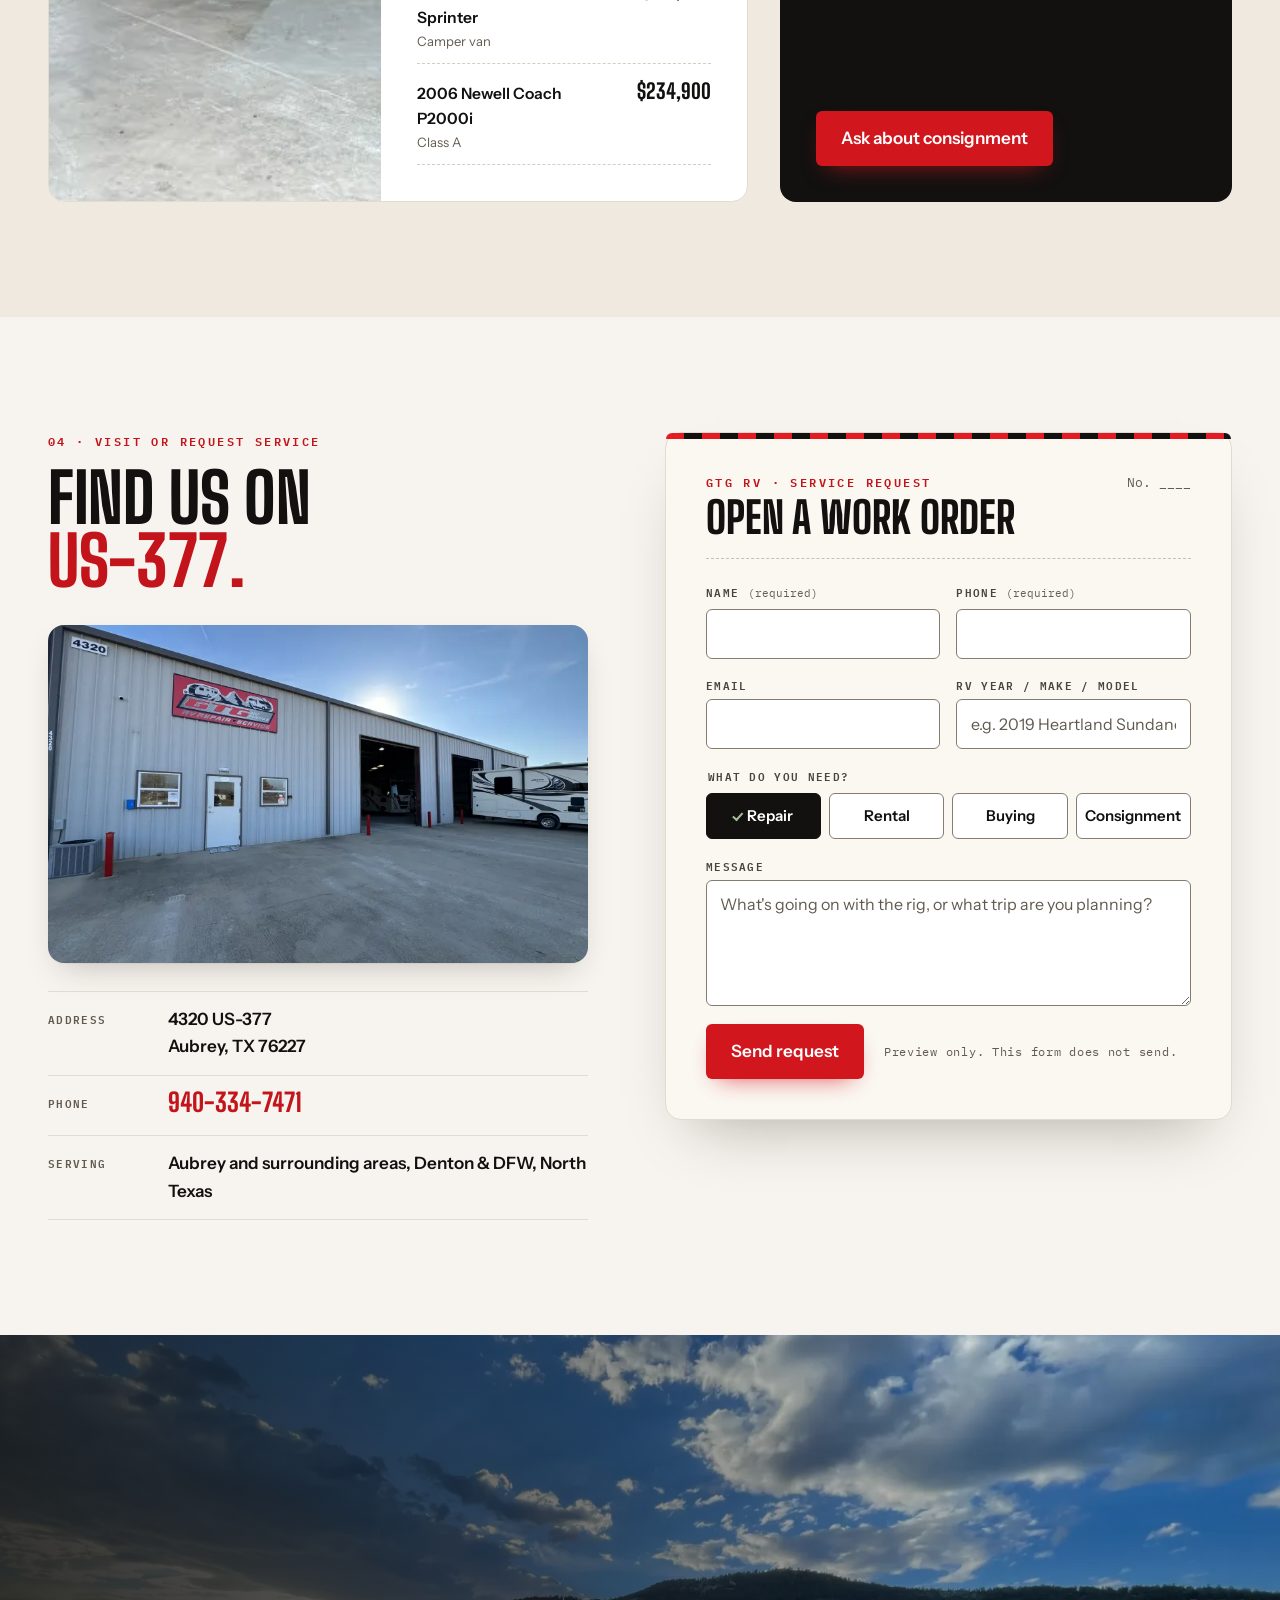
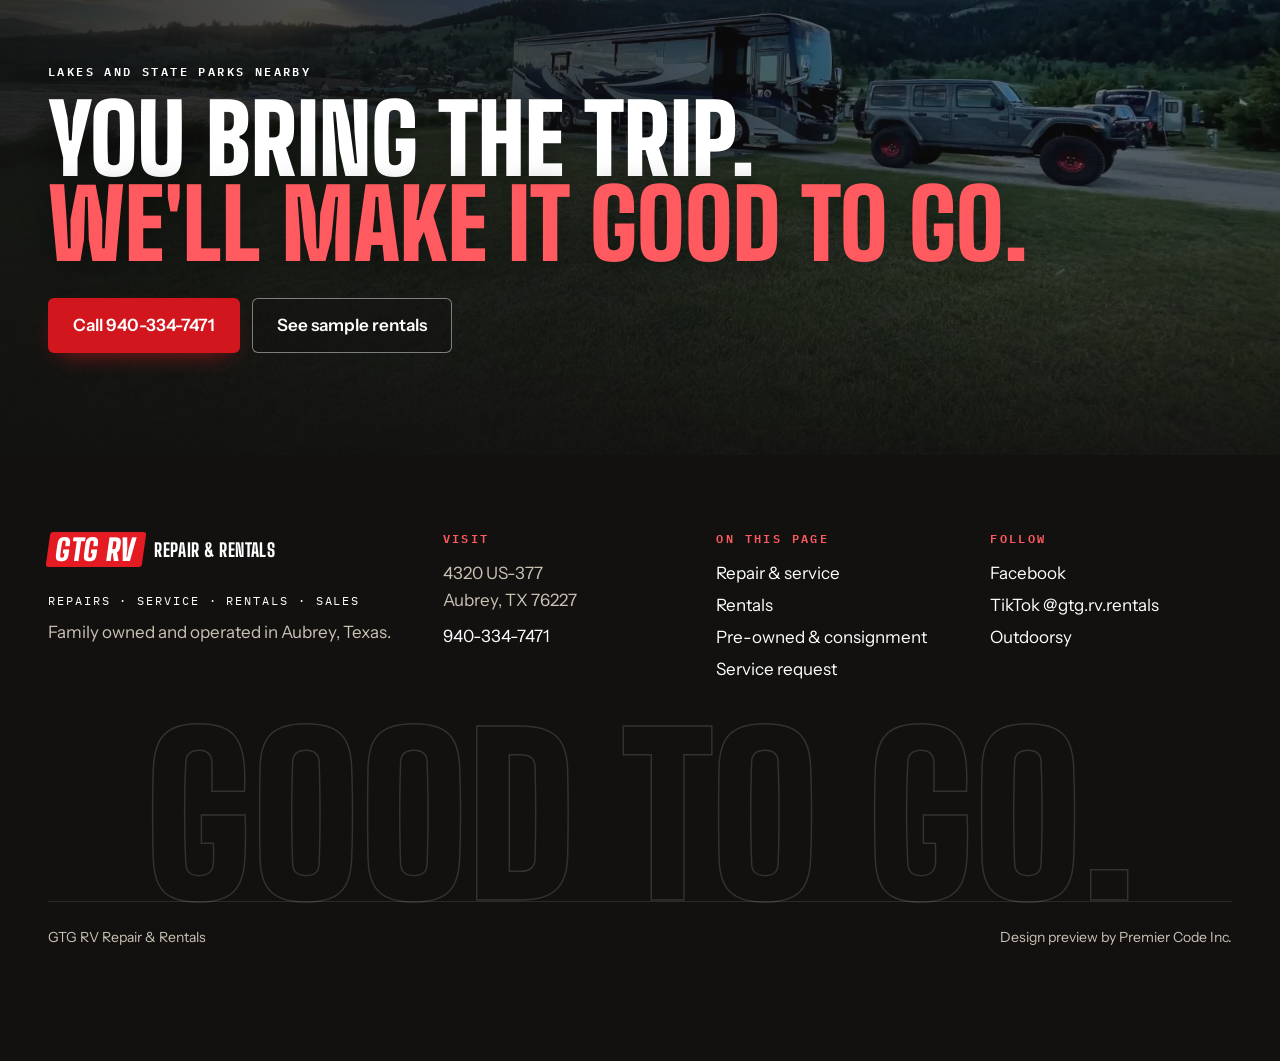
==== commit b1f6f811: "Remove mobile RV repair from all three homepage options - Option A: drop the mobile repair card and " ====
--- a/option-a/index.html
+++ b/option-a/index.html
@@ -10,7 +10,7 @@
   <meta name="viewport" content="width=device-width, initial-scale=1">
   <meta name="robots" content="noindex, nofollow">
   <title>GTG RV Repair &amp; Rentals | RV Repair, Rentals and Sales in Aubrey, TX</title>
-  <meta name="description" content="Family owned RV repair, mobile repair, RV rentals, pre-owned sales and consignment at 4320 US-377 in Aubrey, Texas. Call 940-334-7471.">
+  <meta name="description" content="Family owned RV repair and service, RV rentals, pre-owned sales and consignment at 4320 US-377 in Aubrey, Texas. Call 940-334-7471.">
   <meta name="theme-color" content="#121110">
   <link rel="preconnect" href="https://fonts.googleapis.com">
   <link rel="preconnect" href="https://fonts.gstatic.com" crossorigin>
@@ -100,10 +100,6 @@
           <span><strong>On-site repair center</strong>Aubrey, on US-377</span>
         </li>
         <li>
-          <svg aria-hidden="true" viewBox="0 0 24 24" width="26" height="26"><path d="M2 16V7h11v9M13 10h4l4 4v2h-8M6.5 18.5a2 2 0 1 0 0-.01M17.5 18.5a2 2 0 1 0 0-.01" fill="none" stroke="currentColor" stroke-width="1.8" stroke-linejoin="round"/></svg>
-          <span><strong>Mobile repairs</strong>A technician comes to you</span>
-        </li>
-        <li>
           <svg aria-hidden="true" viewBox="0 0 24 24" width="26" height="26"><path d="M12 3 4 6v6c0 5 3.5 8 8 9 4.5-1 8-4 8-9V6zM8.5 12l2.5 2.5 4.5-5" fill="none" stroke="currentColor" stroke-width="1.8" stroke-linejoin="round" stroke-linecap="round"/></svg>
           <span><strong>Warranty &amp; insurance</strong>All claims welcome</span>
         </li>
@@ -120,7 +116,7 @@
         <div class="section-head">
           <div>
             <p class="eyebrow">01 · Repair &amp; service</p>
-            <h2 class="section-title" id="repair-title">Bring it in.<br>Or we'll come to you.</h2>
+            <h2 class="section-title" id="repair-title">Bring it in.<br>Drive it out good to go.</h2>
           </div>
           <p class="section-head__lede">"We offer all types of repairs and service," from roof sealing to slide-outs, "and about anything you can break." Class A diesel pushers, 5th wheels, travel trailers and horse trailers all roll through our bays.</p>
         </div>
@@ -139,15 +135,6 @@
             </div>
           </article>
 
-          <article class="card card--mobile bento__mobile">
-            <div class="card__body">
-              <p class="eyebrow eyebrow--dark">Now offering</p>
-              <h3 class="card__title">Mobile RV repair</h3>
-              <p>Can't move the rig? One of our experienced technicians will come to you in Aubrey and surrounding areas.</p>
-            </div>
-            <img class="card__truck" src="../assets/img/mobile-repair-truck-515.webp" width="515" height="232" loading="lazy"
-                 alt="GTG RV mobile repair truck with company logo and phone number">
-          </article>
 
           <article class="card card--photo bento__claims">
             <img src="../assets/img/repair-slideout-1600.webp"
--- a/option-a/styles.css
+++ b/option-a/styles.css
@@ -48,6 +48,7 @@
 
   html { scroll-behavior: smooth; scroll-padding-top: 5.5rem; }
   @media (max-width: 899px) { html { scroll-padding-top: 7.5rem; } }
+  @media (max-width: 359px) { html { scroll-padding-top: 10rem; } }
   @media (min-width: 2400px) { html { font-size: 125%; } }
 
   body {
@@ -292,11 +293,12 @@
     display: flex; gap: .8rem; align-items: flex-start; padding: 1.3rem .5rem 1.3rem 0;
     border-bottom: 1px solid rgba(255,255,255,.08);
   }
+  .strip__list li:last-child:nth-child(odd) { grid-column: 1 / -1; }
   .strip__list svg { flex: none; color: var(--red-dark); margin-top: .1rem; }
   .strip__list span { font-size: .875rem; color: var(--muted-dark); line-height: 1.4; }
   .strip__list strong { display: block; color: #fff; font-size: .9375rem; font-weight: 600; margin-bottom: .1rem; }
   @media (min-width: 900px) {
-    .strip__list { grid-template-columns: repeat(4, 1fr); }
+    .strip__list { grid-template-columns: repeat(3, 1fr); }
     .strip__list li { padding: 1.6rem 1.5rem; border-bottom: 0; border-left: 1px solid rgba(255,255,255,.08); }
     .strip__list li:first-child { border-left: 0; padding-left: 0; }
   }
@@ -337,8 +339,7 @@
   @media (min-width: 1100px) {
     .bento { grid-template-columns: 1.35fr 1fr 1fr; grid-template-rows: auto auto; }
     .bento__shop { grid-column: 1; grid-row: 1 / span 2; min-height: 40rem; }
-    .bento__mobile { grid-column: 2; grid-row: 1; }
-    .bento__claims { grid-column: 3; grid-row: 1; min-height: 24rem; }
+    .bento__claims { grid-column: 2 / span 2; grid-row: 1; min-height: 24rem; }
     .bento__menu { grid-column: 2 / span 2; grid-row: 2; }
   }
 
